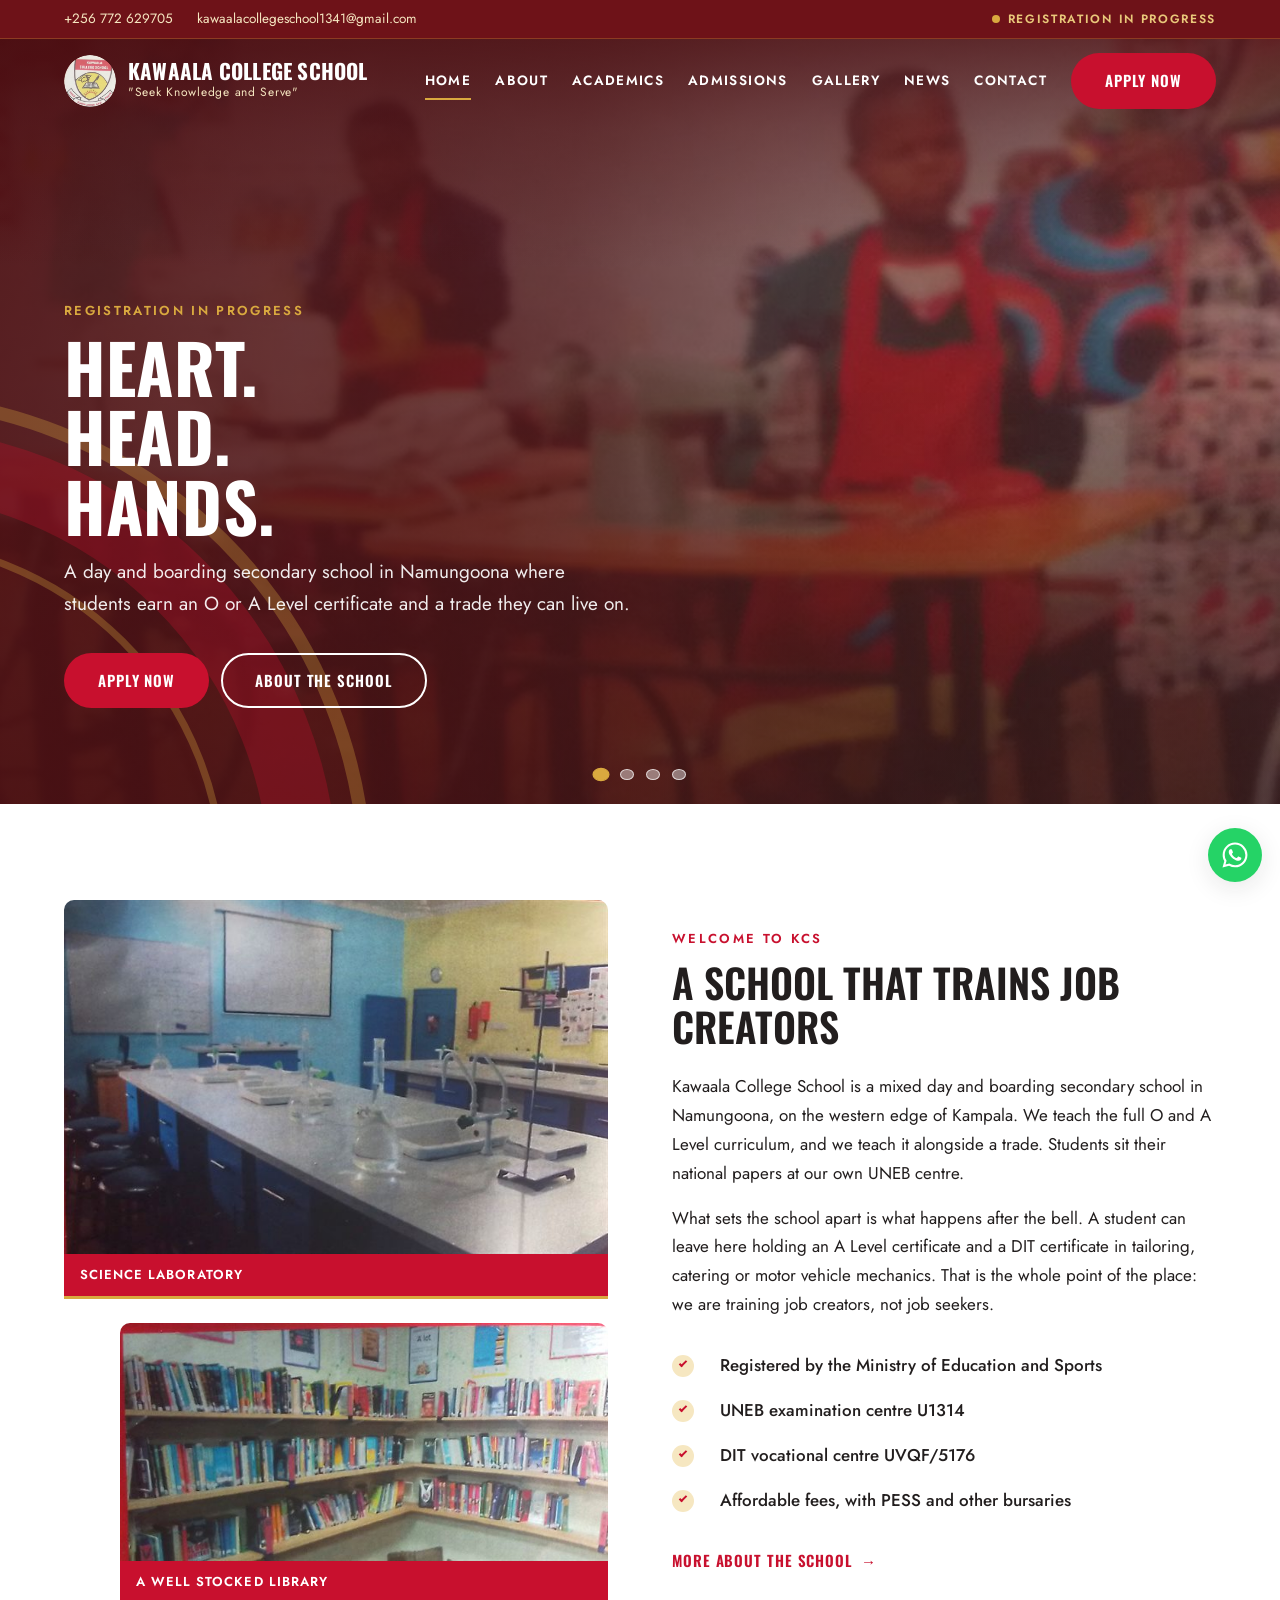
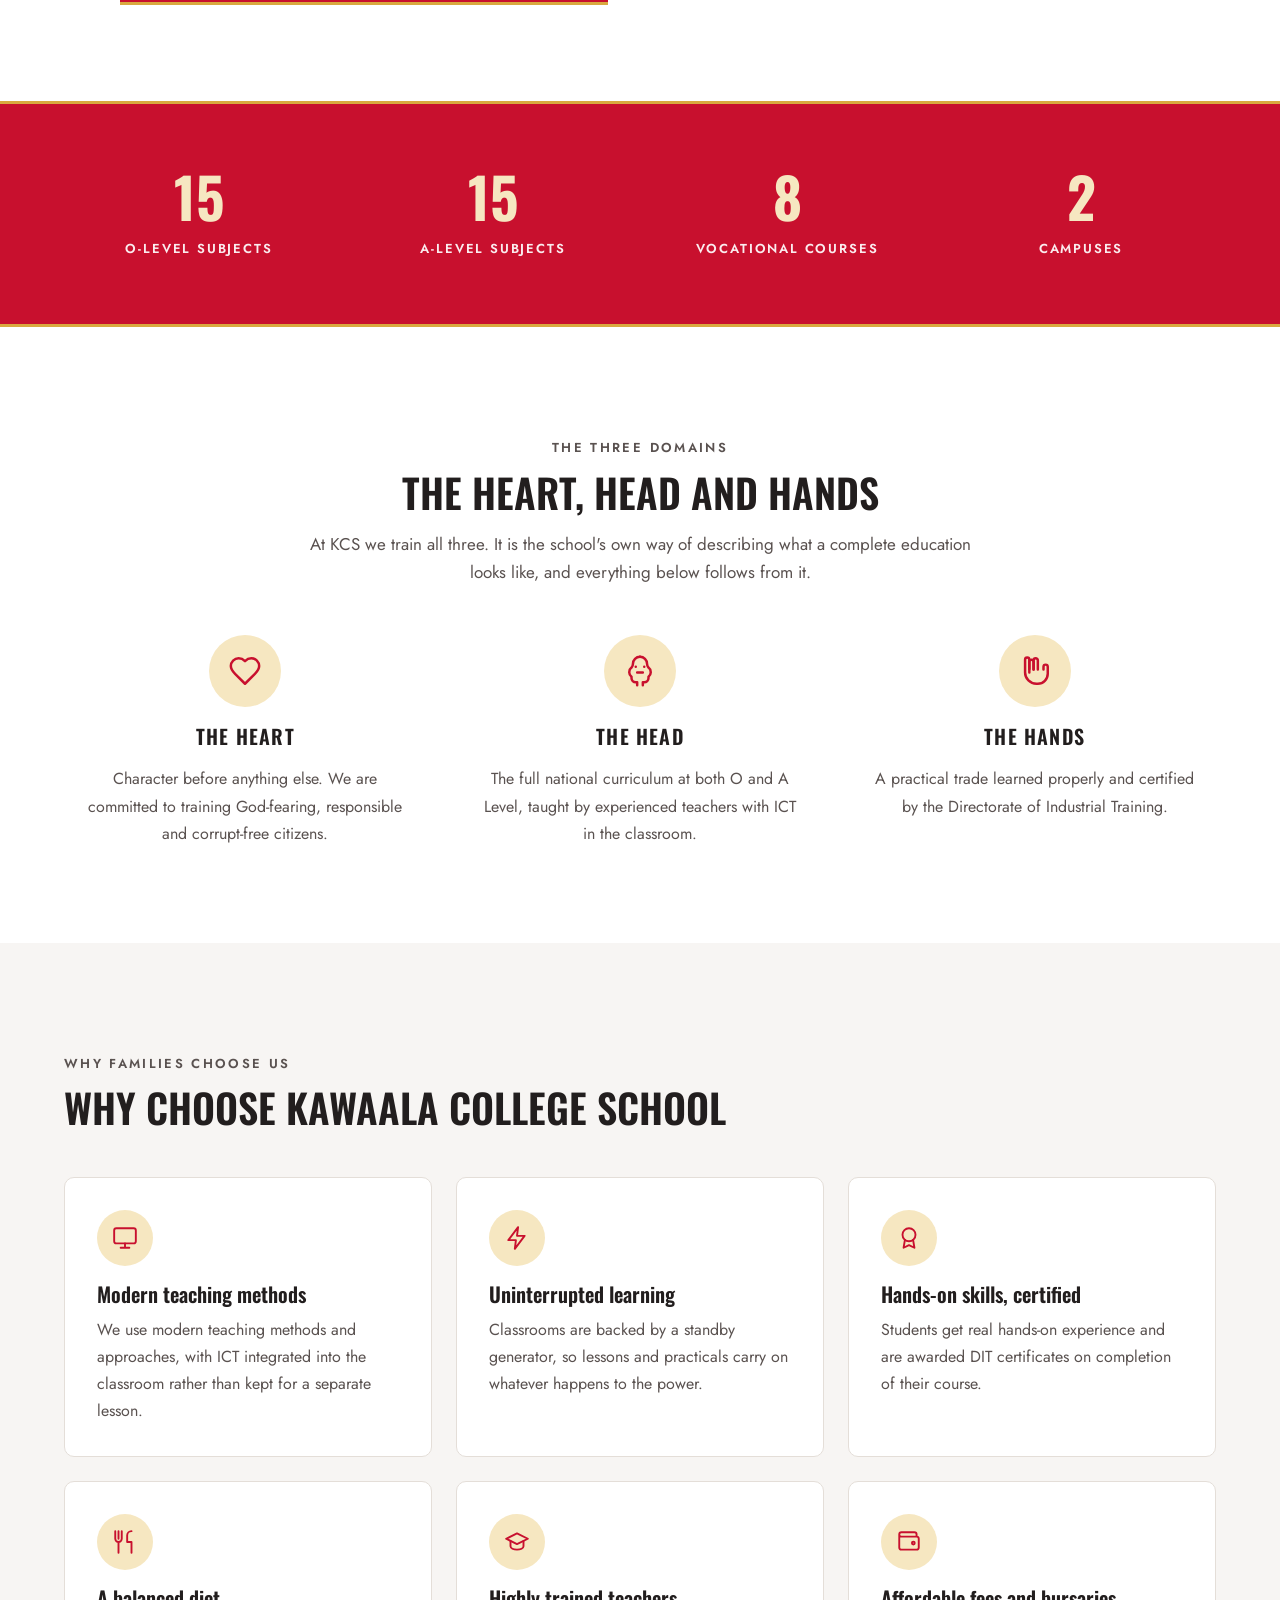
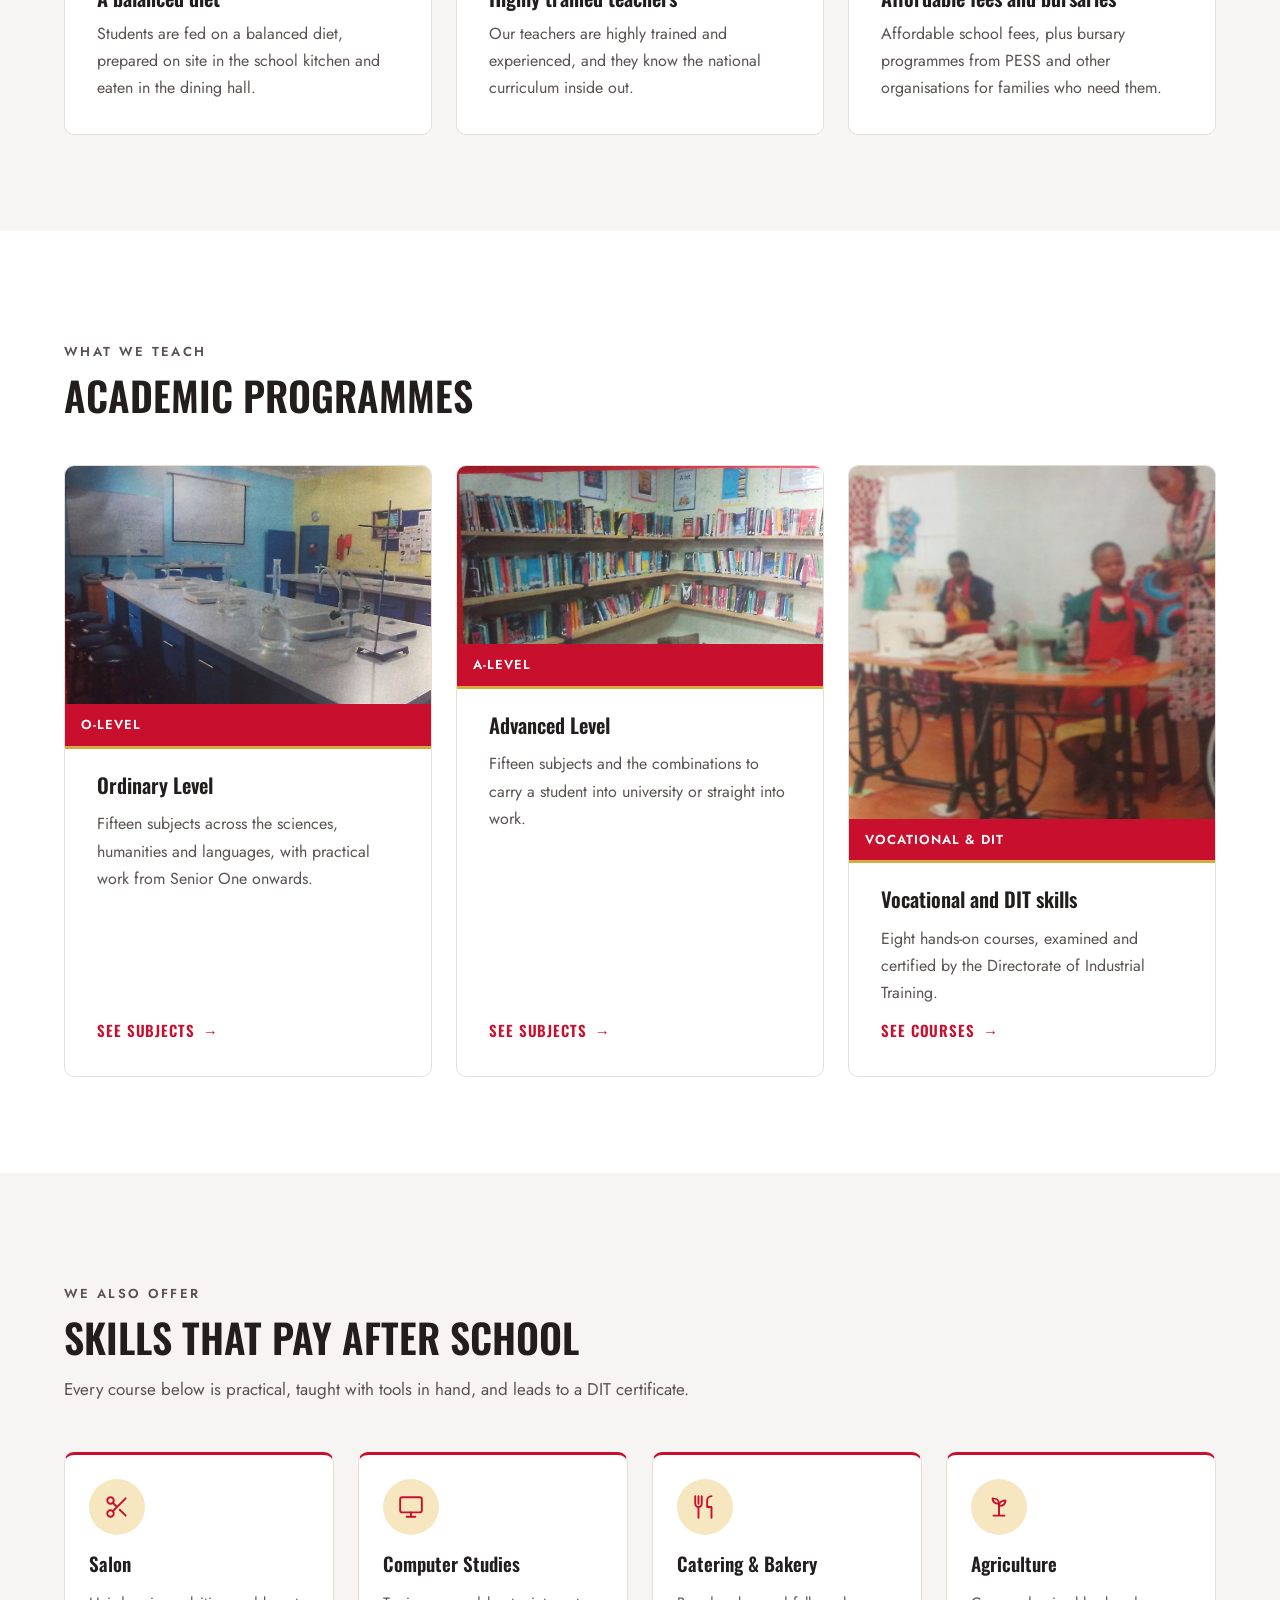
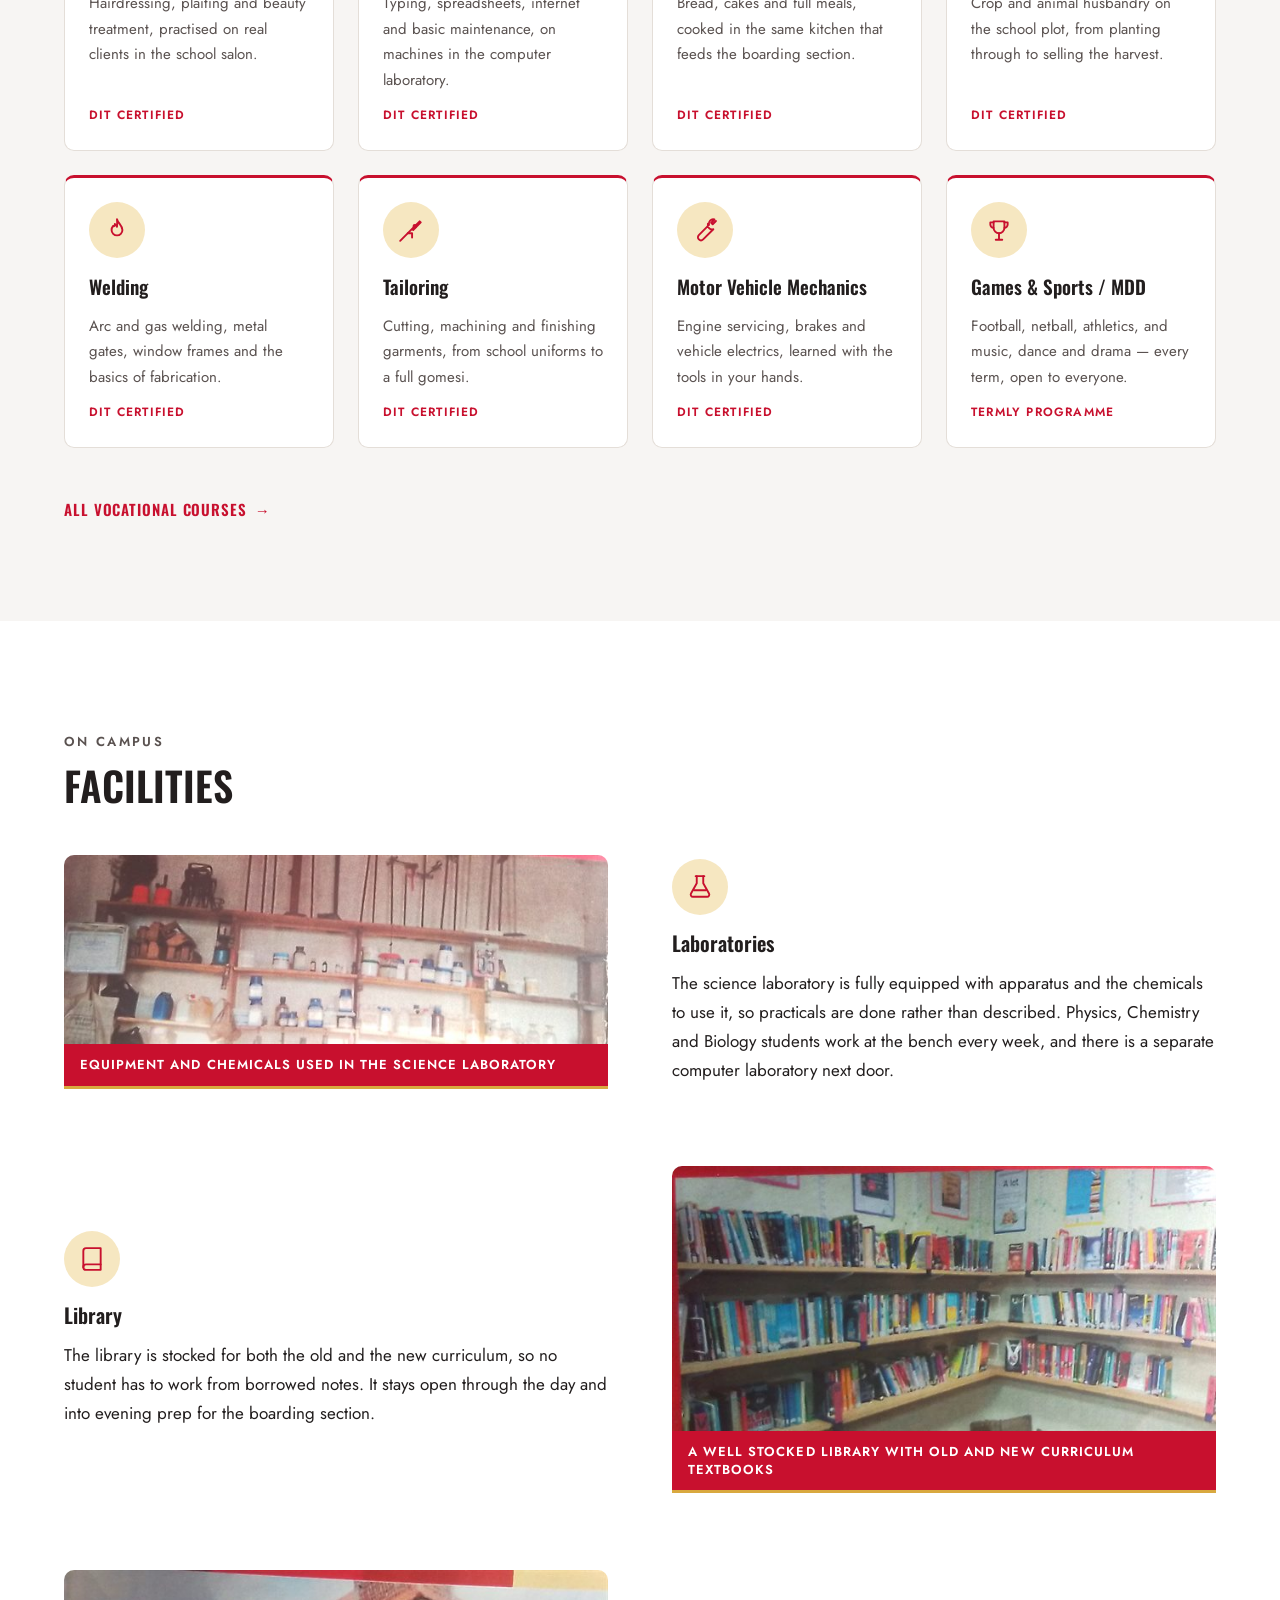
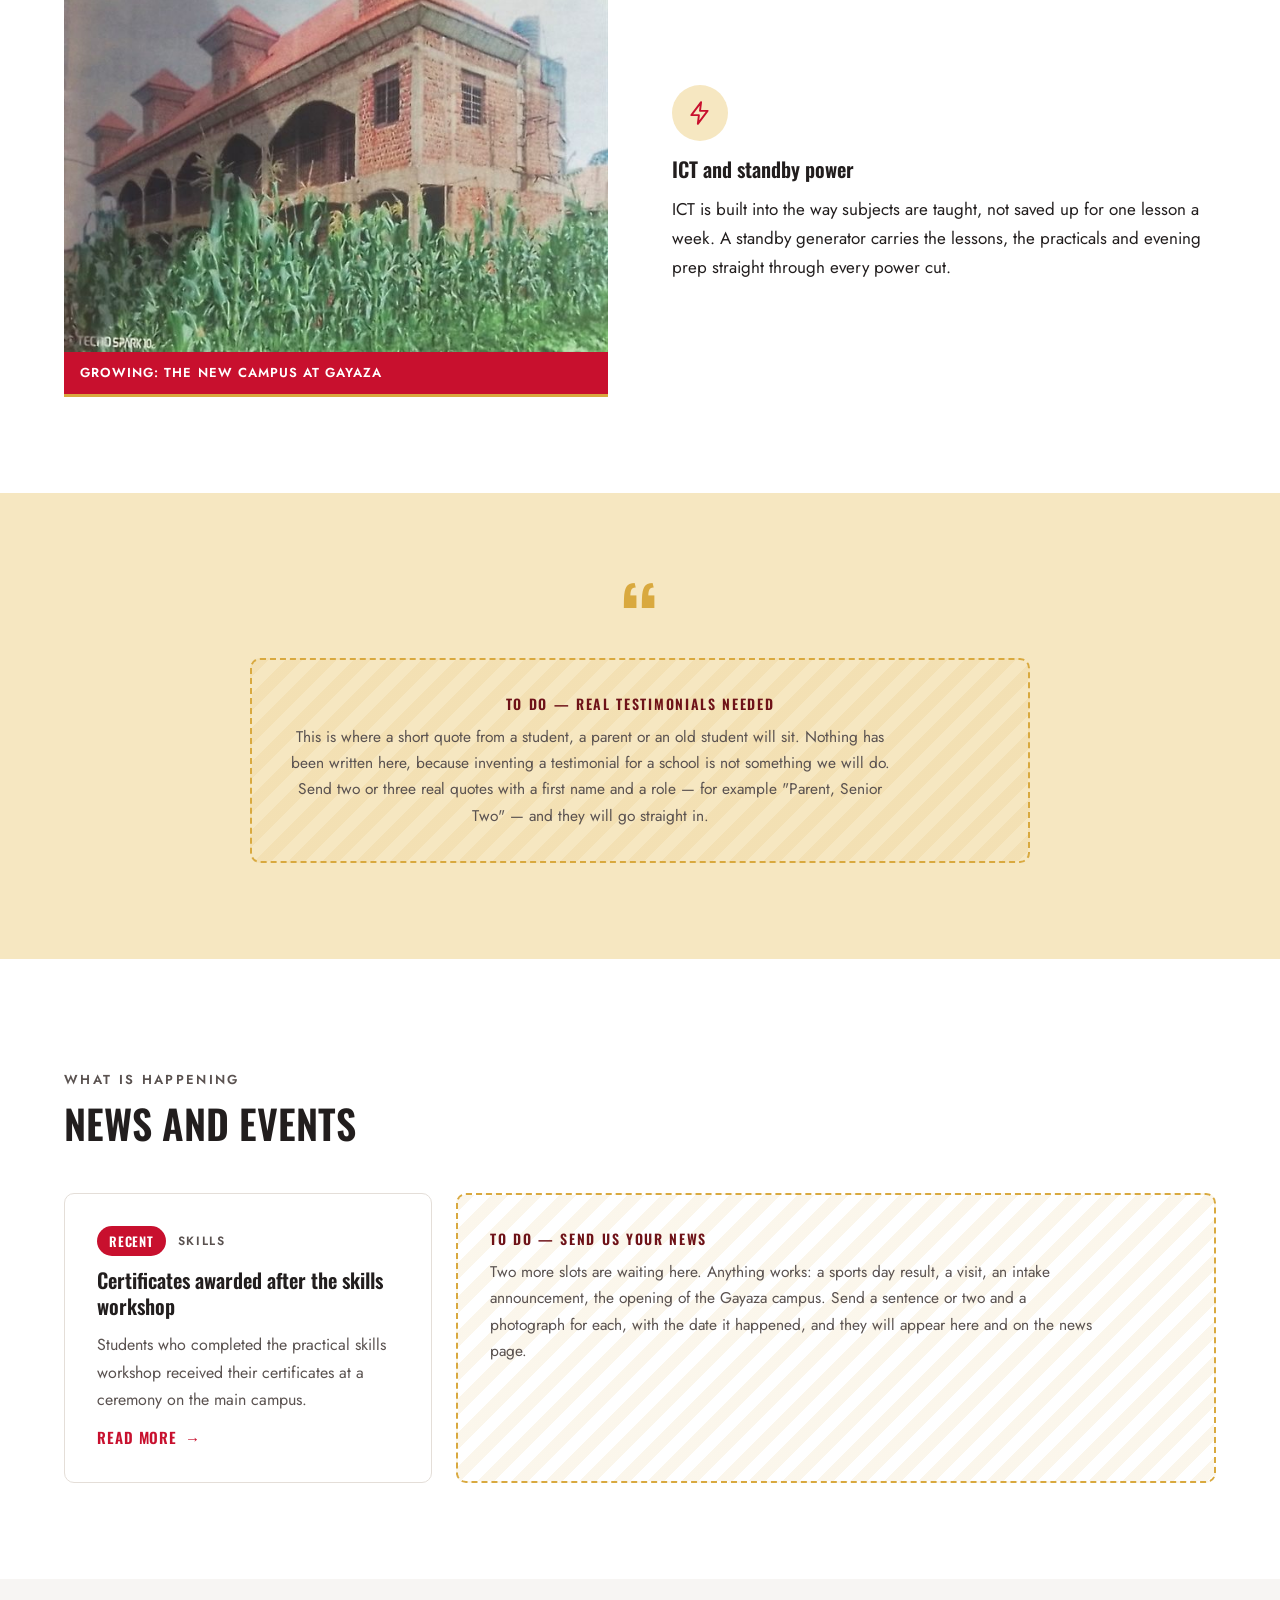
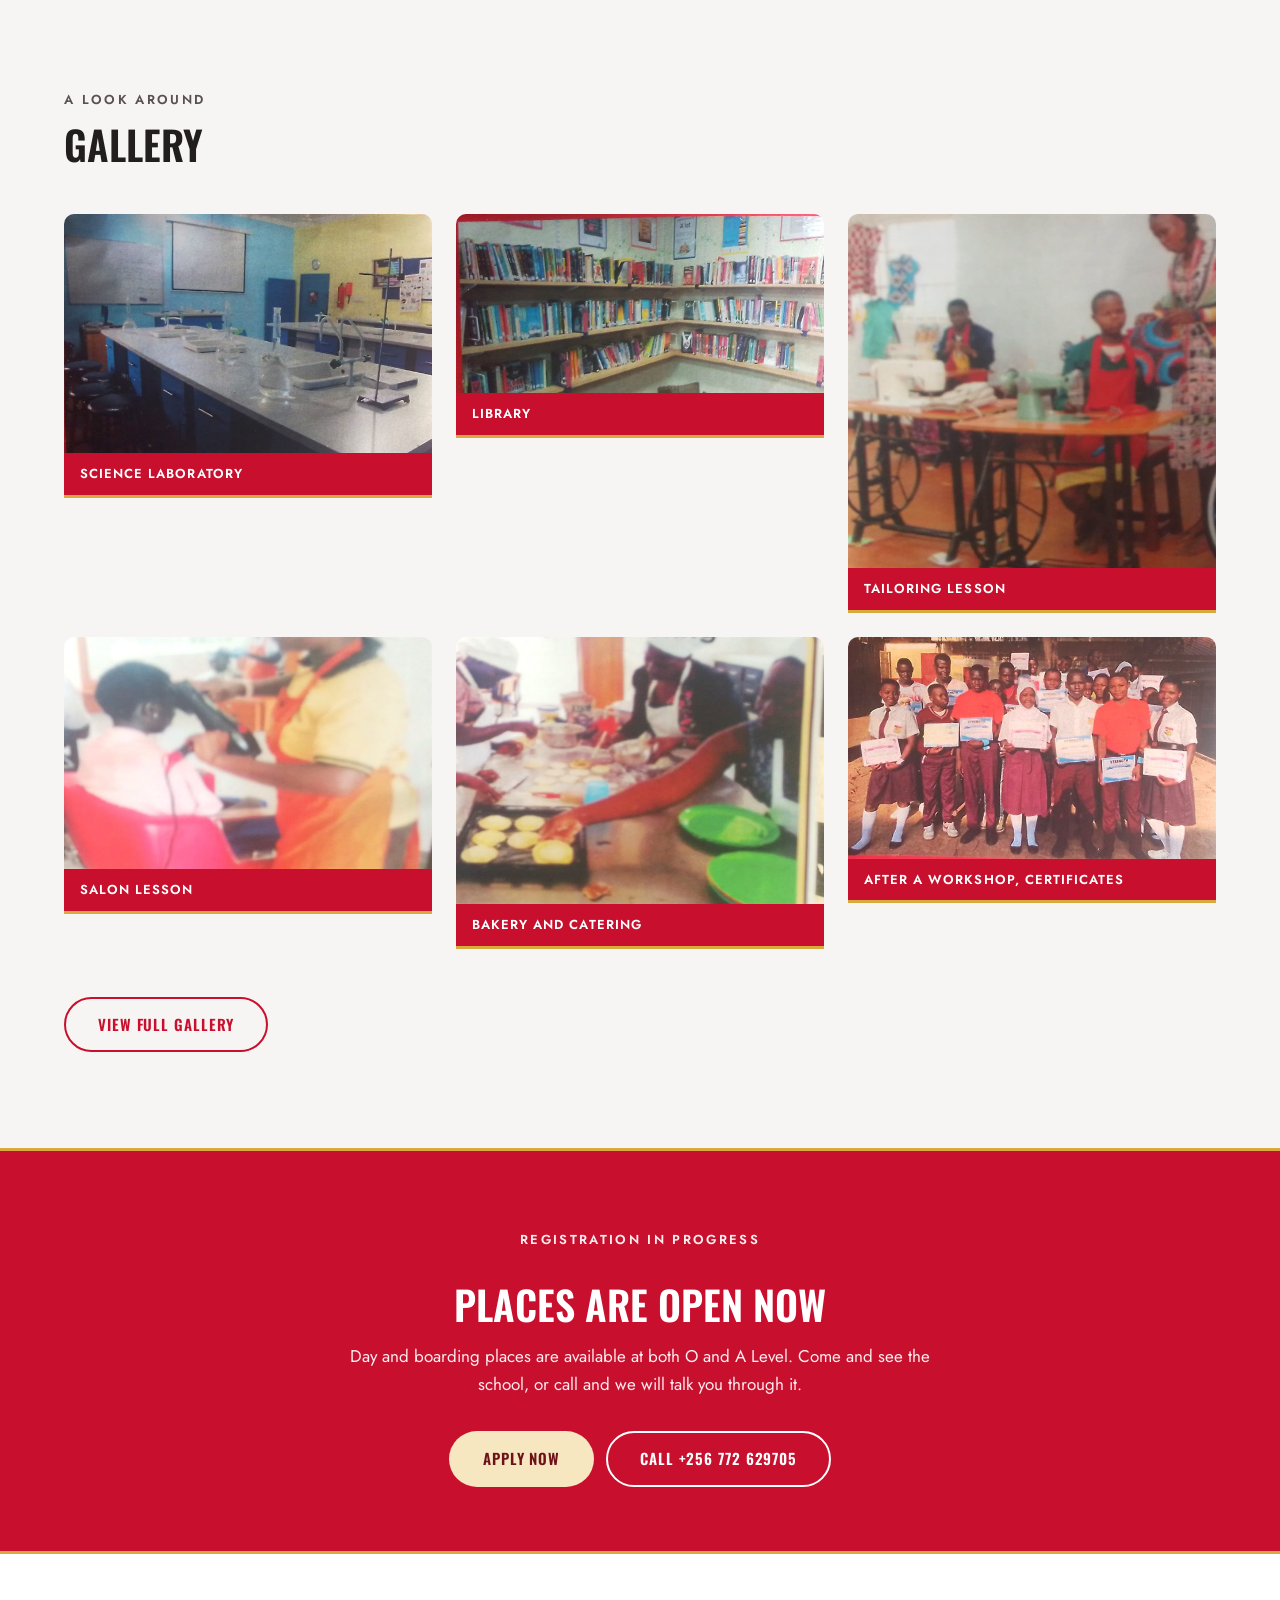
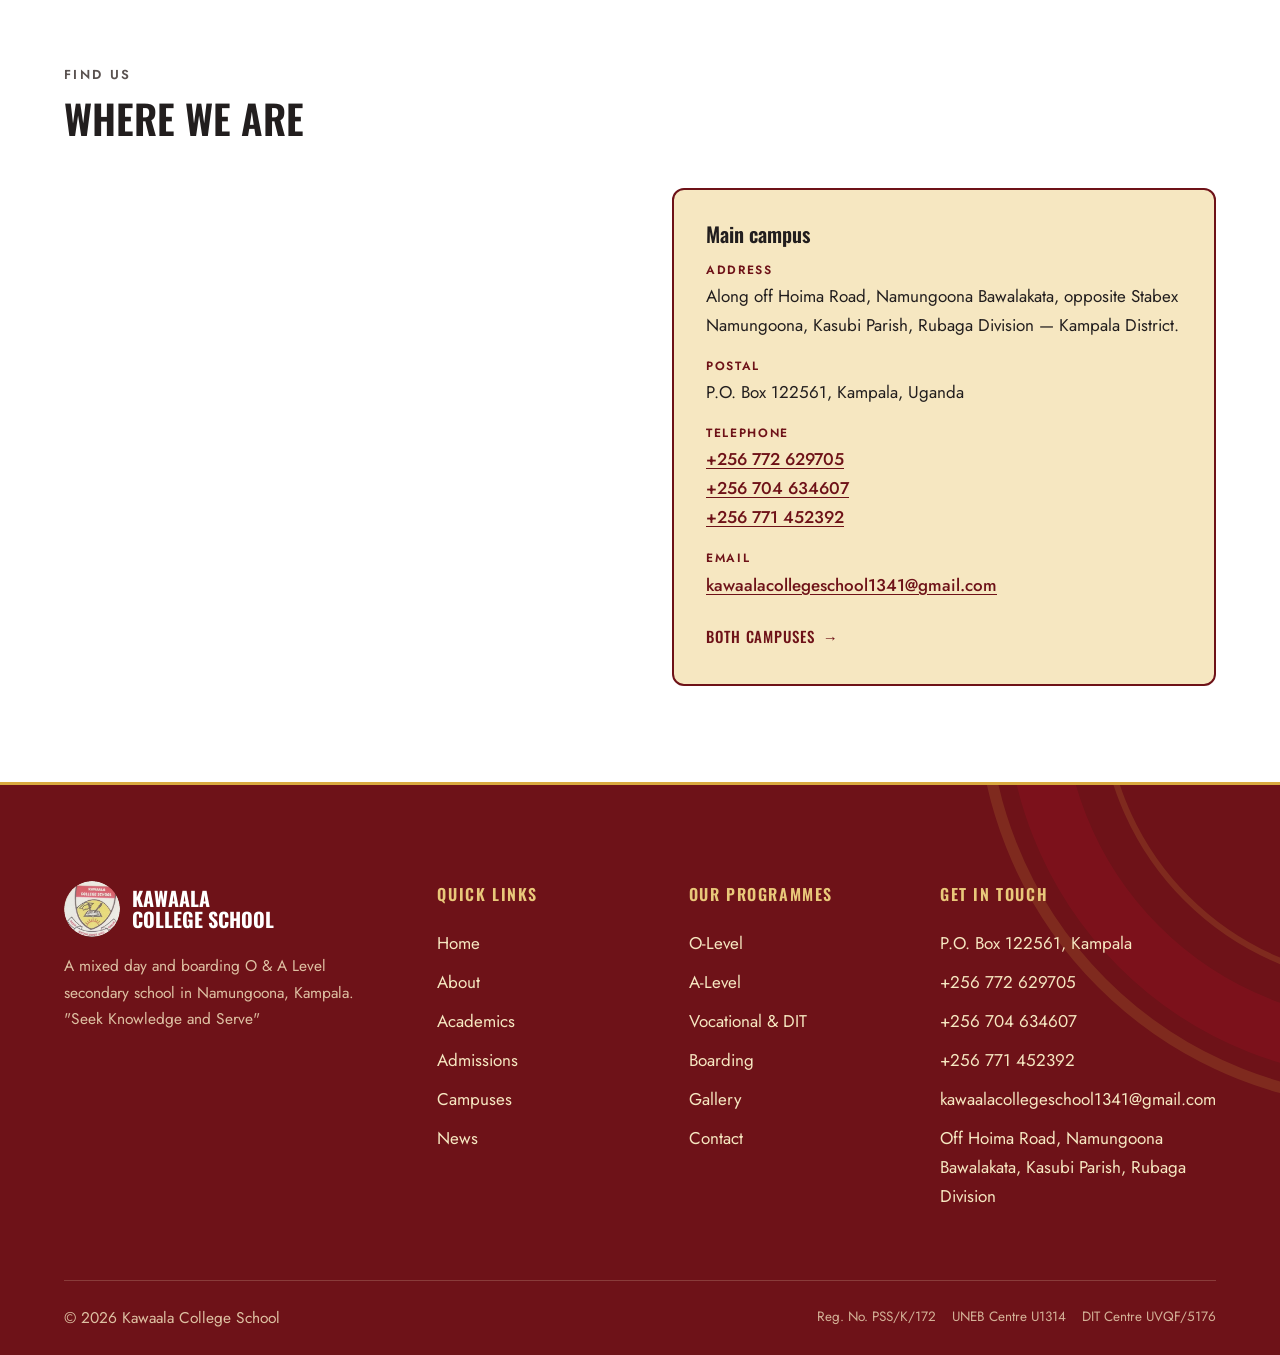
==== index.html @ 7cfdc45e "Build the Kawaala College School website Ten static pages (home, about, academics, vocational, admis" ====
<!DOCTYPE html>
<html lang="en-UG">
<head>
<meta charset="utf-8">
<meta name="viewport" content="width=device-width, initial-scale=1">
<title>Kawaala College School — O &amp; A Level Day and Boarding, Kampala</title>
<meta name="description" content="Kawaala College School is a mixed day and boarding O &amp; A Level secondary school in Namungoona, Kampala. Quality education at affordable fees, plus DIT-certified practical skills that make students job creators.">
<link rel="canonical" href="https://www.kawaalacollegeschool.ac.ug/">

<meta property="og:type" content="website">
<meta property="og:site_name" content="Kawaala College School">
<meta property="og:title" content="Kawaala College School — O &amp; A Level Day and Boarding, Kampala">
<meta property="og:description" content="A mixed day and boarding secondary school in Namungoona, Kampala. O and A Level, plus DIT-certified practical skills.">
<meta property="og:image" content="https://www.kawaalacollegeschool.ac.ug/assets/og/og-image.jpg">
<meta property="og:url" content="https://www.kawaalacollegeschool.ac.ug/">
<meta name="twitter:card" content="summary_large_image">
<meta name="twitter:title" content="Kawaala College School — O &amp; A Level Day and Boarding, Kampala">
<meta name="twitter:description" content="A mixed day and boarding secondary school in Namungoona, Kampala. O and A Level, plus DIT-certified practical skills.">
<meta name="twitter:image" content="https://www.kawaalacollegeschool.ac.ug/assets/og/og-image.jpg">
<meta name="theme-color" content="#C8102E">

<link rel="icon" href="assets/logo/favicon.svg" type="image/svg+xml">
<link rel="apple-touch-icon" href="assets/logo/apple-touch-icon.png">

<link rel="preconnect" href="https://fonts.googleapis.com">
<link rel="preconnect" href="https://fonts.gstatic.com" crossorigin>
<link href="https://fonts.googleapis.com/css2?family=Oswald:wght@600;700&family=Jost:wght@400;500;600&display=swap" rel="stylesheet">
<link rel="stylesheet" href="css/styles.css">

<!-- Marks that scripting is available, so scroll reveals may hide content.
     Without this line every section stays visible. Keep it in the <head>. -->
<script>document.documentElement.className += ' js';</script>

<script type="application/ld+json">
{
  "@context": "https://schema.org",
  "@type": "EducationalOrganization",
  "name": "Kawaala College School",
  "alternateName": "KCS",
  "slogan": "Seek Knowledge and Serve",
  "description": "A mixed day and boarding O & A Level secondary school in Namungoona, Kampala, registered by the Ministry of Education and Sports. UNEB centre U1314, DIT centre UVQF/5176.",
  "url": "https://www.kawaalacollegeschool.ac.ug/",
  "logo": "https://www.kawaalacollegeschool.ac.ug/assets/logo/crest-placeholder.png",
  "image": "https://www.kawaalacollegeschool.ac.ug/assets/og/og-image.jpg",
  "email": "kawaalacollegeschool1341@gmail.com",
  "telephone": ["+256772629705", "+256704634607", "+256771452392"],
  "address": {
    "@type": "PostalAddress",
    "streetAddress": "Off Hoima Road, Namungoona Bawalakata, opposite Stabex Namungoona, Kasubi Parish, Rubaga Division",
    "postOfficeBoxNumber": "122561",
    "addressLocality": "Kampala",
    "addressRegion": "Central Region",
    "addressCountry": "UG"
  },
  "location": [
    {
      "@type": "Place",
      "name": "Namungoona Main Campus",
      "address": {
        "@type": "PostalAddress",
        "streetAddress": "Off Hoima Road, Namungoona Bawalakata, opposite Stabex Namungoona, Kasubi Parish, Rubaga Division",
        "addressLocality": "Kampala",
        "addressCountry": "UG"
      }
    },
    {
      "@type": "Place",
      "name": "Gayaza Campus (under construction)",
      "address": {
        "@type": "PostalAddress",
        "addressLocality": "Gayaza",
        "addressCountry": "UG"
      }
    }
  ]
}
</script>
</head>
<body>

<a class="skip-link" href="#main">Skip to content</a>

<!-- ICON SPRITE START — shared line icons, referenced with <use href="#icon-name"> -->
<svg xmlns="http://www.w3.org/2000/svg" style="display:none" aria-hidden="true" focusable="false">
  <defs>
    <g id="i-base" fill="none" stroke="currentColor" stroke-width="1.75" stroke-linecap="round" stroke-linejoin="round"></g>
  </defs>
  <symbol id="icon-heart" viewBox="0 0 24 24" fill="none" stroke="currentColor" stroke-width="1.75" stroke-linecap="round" stroke-linejoin="round"><path d="M19 14c1.49-1.46 3-3.21 3-5.5A5.5 5.5 0 0 0 16.5 3c-1.76 0-3 .5-4.5 2-1.5-1.5-2.74-2-4.5-2A5.5 5.5 0 0 0 2 8.5c0 2.3 1.5 4.05 3 5.5l7 7Z"/></symbol>
  <symbol id="icon-head" viewBox="0 0 24 24" fill="none" stroke="currentColor" stroke-width="1.75" stroke-linecap="round" stroke-linejoin="round"><path d="M12 2a5 5 0 0 0-5 5c0 1-.4 1.9-1 2.6A4 4 0 0 0 6 16v1a3 3 0 0 0 3 3h1v2"/><path d="M12 2a5 5 0 0 1 5 5c0 1 .4 1.9 1 2.6A4 4 0 0 1 18 16v1a3 3 0 0 1-3 3h-1v2"/><path d="M9 9h.01M15 9h.01M10 13h4"/></symbol>
  <symbol id="icon-hands" viewBox="0 0 24 24" fill="none" stroke="currentColor" stroke-width="1.75" stroke-linecap="round" stroke-linejoin="round"><path d="M11 11V5.5a1.5 1.5 0 0 0-3 0V13"/><path d="M8 10.5V4a1.5 1.5 0 0 0-3 0v9a8 8 0 0 0 8 8h1a7 7 0 0 0 7-7v-5a1.5 1.5 0 0 0-3 0V11"/><path d="M14 11V4.5a1.5 1.5 0 0 0-3 0V11"/></symbol>
  <symbol id="icon-monitor" viewBox="0 0 24 24" fill="none" stroke="currentColor" stroke-width="1.75" stroke-linecap="round" stroke-linejoin="round"><rect x="2" y="3" width="20" height="14" rx="2"/><path d="M8 21h8M12 17v4"/></symbol>
  <symbol id="icon-power" viewBox="0 0 24 24" fill="none" stroke="currentColor" stroke-width="1.75" stroke-linecap="round" stroke-linejoin="round"><path d="m13 2-9 12h7l-1 8 9-12h-7l1-8Z"/></symbol>
  <symbol id="icon-award" viewBox="0 0 24 24" fill="none" stroke="currentColor" stroke-width="1.75" stroke-linecap="round" stroke-linejoin="round"><circle cx="12" cy="9" r="6"/><path d="m8.2 13.9-1.2 7.1L12 18.6l5 2.4-1.2-7.1"/></symbol>
  <symbol id="icon-plate" viewBox="0 0 24 24" fill="none" stroke="currentColor" stroke-width="1.75" stroke-linecap="round" stroke-linejoin="round"><path d="M3 2v7a3 3 0 0 0 3 3v10M6 2v7M9 2v7a3 3 0 0 1-3 3"/><path d="M18 2a4 4 0 0 0-4 4v6h4v10"/></symbol>
  <symbol id="icon-teacher" viewBox="0 0 24 24" fill="none" stroke="currentColor" stroke-width="1.75" stroke-linecap="round" stroke-linejoin="round"><path d="M22 9 12 4 2 9l10 5 10-5Z"/><path d="M6 11v5c0 1.7 2.7 3 6 3s6-1.3 6-3v-5"/></symbol>
  <symbol id="icon-wallet" viewBox="0 0 24 24" fill="none" stroke="currentColor" stroke-width="1.75" stroke-linecap="round" stroke-linejoin="round"><path d="M19 7V5a2 2 0 0 0-2-2H5a2 2 0 0 0 0 4h14a2 2 0 0 1 2 2v8a2 2 0 0 1-2 2H5a2 2 0 0 1-2-2V5"/><circle cx="16" cy="13" r="1.3"/></symbol>
  <symbol id="icon-flask" viewBox="0 0 24 24" fill="none" stroke="currentColor" stroke-width="1.75" stroke-linecap="round" stroke-linejoin="round"><path d="M9 2v6.5L3.7 18A2 2 0 0 0 5.5 21h13a2 2 0 0 0 1.8-3L15 8.5V2"/><path d="M8 2h8M6.5 15h11"/></symbol>
  <symbol id="icon-book" viewBox="0 0 24 24" fill="none" stroke="currentColor" stroke-width="1.75" stroke-linecap="round" stroke-linejoin="round"><path d="M4 19.5A2.5 2.5 0 0 1 6.5 17H20"/><path d="M6.5 2H20v20H6.5A2.5 2.5 0 0 1 4 19.5v-15A2.5 2.5 0 0 1 6.5 2Z"/></symbol>
  <symbol id="icon-scissors" viewBox="0 0 24 24" fill="none" stroke="currentColor" stroke-width="1.75" stroke-linecap="round" stroke-linejoin="round"><circle cx="6" cy="6" r="3"/><circle cx="6" cy="18" r="3"/><path d="M20 4 8.1 15.9M14.5 14.5 20 20M8.1 8.1 12 12"/></symbol>
  <symbol id="icon-sprout" viewBox="0 0 24 24" fill="none" stroke="currentColor" stroke-width="1.75" stroke-linecap="round" stroke-linejoin="round"><path d="M7 20h10M12 20V9"/><path d="M12 9C12 6 9.5 4 6 4c0 3.5 2.5 5 6 5ZM12 11c0-3 2.5-5 6-5 0 3.5-2.5 5-6 5Z"/></symbol>
  <symbol id="icon-flame" viewBox="0 0 24 24" fill="none" stroke="currentColor" stroke-width="1.75" stroke-linecap="round" stroke-linejoin="round"><path d="M12 2c1 4 5 5.5 5 10a5 5 0 0 1-10 0c0-1.6.6-2.8 1.4-3.8C9.5 9 10 8 10 6.5c1 .8 1.6 1.7 2 2.5.5-2.5 0-5 0-7Z"/></symbol>
  <symbol id="icon-needle" viewBox="0 0 24 24" fill="none" stroke="currentColor" stroke-width="1.75" stroke-linecap="round" stroke-linejoin="round"><path d="M2 22 13 11M13 11l7-7 1 1-7 7"/><circle cx="15.5" cy="8.5" r="1.2"/><path d="M9 15h4v4"/></symbol>
  <symbol id="icon-wrench" viewBox="0 0 24 24" fill="none" stroke="currentColor" stroke-width="1.75" stroke-linecap="round" stroke-linejoin="round"><path d="M14.7 6.3a4 4 0 0 0 5 5l-9.4 9.4a2.8 2.8 0 0 1-4-4l9.4-9.4a4 4 0 0 1 5-5l-3 3 1.4 1.4 3-3"/></symbol>
  <symbol id="icon-trophy" viewBox="0 0 24 24" fill="none" stroke="currentColor" stroke-width="1.75" stroke-linecap="round" stroke-linejoin="round"><path d="M7 4h10v6a5 5 0 0 1-10 0V4Z"/><path d="M17 5h3v2a3 3 0 0 1-3 3M7 5H4v2a3 3 0 0 0 3 3M9 21h6M12 15v6"/></symbol>
  <symbol id="icon-menu" viewBox="0 0 24 24" fill="none" stroke="currentColor" stroke-width="2" stroke-linecap="round"><path d="M3 6h18M3 12h18M3 18h18"/></symbol>
  <symbol id="icon-close" viewBox="0 0 24 24" fill="none" stroke="currentColor" stroke-width="2" stroke-linecap="round"><path d="m5 5 14 14M19 5 5 19"/></symbol>
  <symbol id="icon-arrow-up" viewBox="0 0 24 24" fill="none" stroke="currentColor" stroke-width="2" stroke-linecap="round" stroke-linejoin="round"><path d="M12 20V5M5 12l7-7 7 7"/></symbol>
  <symbol id="icon-chevron-left" viewBox="0 0 24 24" fill="none" stroke="currentColor" stroke-width="2" stroke-linecap="round" stroke-linejoin="round"><path d="m15 5-7 7 7 7"/></symbol>
  <symbol id="icon-chevron-right" viewBox="0 0 24 24" fill="none" stroke="currentColor" stroke-width="2" stroke-linecap="round" stroke-linejoin="round"><path d="m9 5 7 7-7 7"/></symbol>
  <symbol id="icon-whatsapp" viewBox="0 0 24 24" fill="currentColor"><path d="M12.04 2C6.58 2 2.13 6.45 2.13 11.91c0 1.75.46 3.45 1.32 4.95L2 22l5.25-1.38a9.9 9.9 0 0 0 4.79 1.22h.01c5.46 0 9.91-4.45 9.91-9.91 0-2.65-1.03-5.14-2.9-7.01A9.82 9.82 0 0 0 12.04 2Zm0 18.15h-.01a8.2 8.2 0 0 1-4.19-1.15l-.3-.18-3.12.82.83-3.04-.2-.31a8.2 8.2 0 0 1-1.26-4.38c0-4.54 3.7-8.23 8.25-8.23 2.2 0 4.27.86 5.83 2.42a8.18 8.18 0 0 1 2.41 5.82c0 4.54-3.7 8.23-8.24 8.23Zm4.52-6.16c-.25-.13-1.47-.72-1.69-.81-.23-.08-.39-.12-.56.13-.16.24-.64.8-.78.97-.14.16-.29.18-.54.06-.25-.13-1.05-.39-1.99-1.23-.74-.66-1.23-1.47-1.38-1.72-.14-.25-.01-.38.11-.5.11-.11.25-.29.37-.43.13-.15.17-.25.25-.41.08-.17.04-.31-.02-.44-.06-.12-.56-1.34-.76-1.84-.2-.48-.41-.42-.56-.43h-.48c-.16 0-.43.06-.66.31-.22.25-.86.85-.86 2.07 0 1.22.89 2.4 1.01 2.56.12.17 1.75 2.67 4.23 3.74.59.26 1.05.41 1.41.52.59.19 1.13.16 1.56.1.48-.07 1.47-.6 1.68-1.18.21-.58.21-1.08.14-1.18-.06-.11-.22-.17-.47-.29Z"/></symbol>
</svg>
<!-- ICON SPRITE END -->

<!-- HEADER START — this block is repeated in every .html file. Edit all of them together. -->
<div class="utility">
  <div class="wrap utility__inner">
    <div class="utility__contact">
      <a href="tel:+256772629705">+256 772 629705</a>
      <a href="mailto:kawaalacollegeschool1341@gmail.com">kawaalacollegeschool1341@gmail.com</a>
    </div>
    <p class="utility__notice">Registration in progress</p>
  </div>
</div>

<header class="site-header site-header--overlay">
  <div class="wrap site-header__inner">
    <a class="brand" href="index.html">
      <img src="assets/logo/crest-placeholder.png" alt="Kawaala College School crest" width="52" height="52">
      <span>
        <span class="brand__name">Kawaala College School</span>
        <span class="brand__motto motto">"Seek Knowledge and Serve"</span>
      </span>
    </a>

    <nav class="nav" aria-label="Main">
      <a href="index.html" aria-current="page">Home</a>
      <a href="about.html">About</a>
      <a href="academics.html">Academics</a>
      <a href="admissions.html">Admissions</a>
      <a href="gallery.html">Gallery</a>
      <a href="news.html">News</a>
      <a href="contact.html">Contact</a>
    </nav>

    <a class="btn btn--primary" href="admissions.html">Apply Now</a>

    <button class="nav-toggle" type="button" aria-expanded="false" aria-controls="mobile-menu">
      <svg aria-hidden="true"><use href="#icon-menu"></use></svg>
      <span class="visually-hidden">Open menu</span>
    </button>
  </div>
</header>

<div class="mobile-menu" id="mobile-menu" aria-hidden="true">
  <div class="mobile-menu__top">
    <button class="mobile-menu__close" type="button">
      <svg aria-hidden="true"><use href="#icon-close"></use></svg>
      <span class="visually-hidden">Close menu</span>
    </button>
  </div>
  <nav aria-label="Mobile">
    <a href="index.html" aria-current="page">Home</a>
    <a href="about.html">About</a>
    <a href="academics.html">Academics</a>
    <a href="vocational.html">Vocational Skills</a>
    <a href="admissions.html">Admissions</a>
    <a href="campuses.html">Campuses</a>
    <a href="gallery.html">Gallery</a>
    <a href="news.html">News</a>
    <a href="contact.html">Contact</a>
  </nav>
  <div class="mobile-menu__foot">
    <a class="btn btn--primary" href="admissions.html">Apply Now</a>
    <div class="mobile-menu__contact">
      <a href="tel:+256772629705">+256 772 629705</a>
      <a href="tel:+256704634607">+256 704 634607</a>
      <a href="mailto:kawaalacollegeschool1341@gmail.com">kawaalacollegeschool1341@gmail.com</a>
    </div>
  </div>
</div>
<!-- HEADER END -->

<main id="main">

  <!-- 1 ─ HERO ─────────────────────────────────────────────────────────── -->
  <section class="hero">
    <div class="hero__slides">
      <div class="hero__slide is-active">
        <img src="assets/skills/tailoring.jpg"
             srcset="assets/skills/tailoring-640.jpg 640w, assets/skills/tailoring.jpg 975w"
             sizes="100vw" width="975" height="940"
             alt="Students at treadle sewing machines during a tailoring lesson at Kawaala College School" fetchpriority="high">
      </div>
      <!-- Slides 2-4 carry their address in data-src, and main.js swaps it into
           src once the page has finished loading. They sit inside the viewport,
           so ordinary lazy loading would fetch all three immediately and put
           roughly 350 KB in front of the first paint. Without JavaScript the
           hero simply shows the first photograph, which is what it would do
           anyway with no carousel to advance it. -->
      <div class="hero__slide">
        <img data-src="assets/events/workshop-certificates.jpg"
             data-srcset="assets/events/workshop-certificates-640.jpg 640w, assets/events/workshop-certificates-1024.jpg 1024w, assets/events/workshop-certificates.jpg 1160w"
             sizes="100vw" width="1160" height="700" loading="lazy"
             alt="Kawaala College School students holding certificates awarded after a skills workshop">
      </div>
      <div class="hero__slide">
        <img data-src="assets/facilities/science-laboratory.jpg"
             data-srcset="assets/facilities/science-laboratory-640.jpg 640w, assets/facilities/science-laboratory-1024.jpg 1024w, assets/facilities/science-laboratory.jpg 1180w"
             sizes="100vw" width="1180" height="768" loading="lazy"
             alt="The science laboratory at Kawaala College School, with benches, sinks and apparatus set out">
      </div>
      <div class="hero__slide">
        <img data-src="assets/campus/gayaza-construction-01.jpg"
             data-srcset="assets/campus/gayaza-construction-01-640.jpg 640w, assets/campus/gayaza-construction-01-1024.jpg 1024w, assets/campus/gayaza-construction-01.jpg 1170w"
             sizes="100vw" width="1170" height="830" loading="lazy"
             alt="The new Kawaala College School campus under construction at Gayaza, a two-storey block with an arched colonnade">
      </div>
    </div>

    <div class="hero__scrim"></div>

    <!-- The arc. One of exactly two on the site; the other is in the footer. -->
    <svg class="arc arc--hero" viewBox="0 0 600 600" aria-hidden="true" focusable="false">
      <path d="M0 130 A 470 470 0 0 1 470 600" fill="none" stroke="#D9A93F" stroke-width="13"/>
      <path d="M0 190 A 410 410 0 0 1 410 600" fill="none" stroke="#C8102E" stroke-width="66"/>
      <path d="M0 268 A 332 332 0 0 1 332 600" fill="none" stroke="#D9A93F" stroke-width="7"/>
    </svg>

    <div class="wrap hero__inner">
      <div class="hero__content">
        <p class="eyebrow eyebrow--gold">Registration in progress</p>
        <h1 class="h-hero">Heart.<br>Head.<br>Hands.</h1>
        <p class="hero__sub">A day and boarding secondary school in Namungoona where students earn an O or A Level certificate and a trade they can live on.</p>
        <div class="btn-row">
          <a class="btn btn--primary" href="admissions.html">Apply Now</a>
          <a class="btn btn--outline-white" href="about.html">About the school</a>
        </div>
      </div>
    </div>

    <div class="hero__dots" role="tablist" aria-label="Choose hero image"></div>
  </section>

  <!-- 2 ─ WELCOME ──────────────────────────────────────────────────────── -->
  <section class="section">
    <div class="wrap split">
      <div class="photo-pair reveal">
        <figure class="figure-cap">
          <img src="assets/facilities/science-laboratory-1024.jpg"
               srcset="assets/facilities/science-laboratory-640.jpg 640w, assets/facilities/science-laboratory-1024.jpg 1024w"
               sizes="(max-width: 860px) 100vw, 44vw" width="1024" height="666" loading="lazy"
               alt="Laboratory benches with apparatus at Kawaala College School">
          <figcaption>Science laboratory</figcaption>
        </figure>
        <figure class="figure-cap">
          <img src="assets/facilities/library-1024.jpg"
               srcset="assets/facilities/library-640.jpg 640w, assets/facilities/library-1024.jpg 1024w"
               sizes="(max-width: 860px) 100vw, 40vw" width="1024" height="499" loading="lazy"
               alt="Shelves of textbooks in the Kawaala College School library">
          <figcaption>A well stocked library</figcaption>
        </figure>
      </div>

      <div class="reveal" data-reveal-delay="80">
        <p class="eyebrow">Welcome to KCS</p>
        <h2 class="h-section">A school that trains job creators</h2>
        <div class="stack" style="margin-top: var(--sp-5)">
          <p>Kawaala College School is a mixed day and boarding secondary school in Namungoona, on the western edge of Kampala. We teach the full O and A Level curriculum, and we teach it alongside a trade. Students sit their national papers at our own UNEB centre.</p>
          <p>What sets the school apart is what happens after the bell. A student can leave here holding an A Level certificate and a DIT certificate in tailoring, catering or motor vehicle mechanics. That is the whole point of the place: we are training job creators, not job seekers.</p>
        </div>

        <ul class="ticklist" style="margin-top: var(--sp-5)">
          <li>Registered by the Ministry of Education and Sports</li>
          <li>UNEB examination centre U1314</li>
          <li>DIT vocational centre UVQF/5176</li>
          <li>Affordable fees, with PESS and other bursaries</li>
        </ul>

        <p style="margin-top: var(--sp-5)"><a class="link-more" href="about.html">More about the school</a></p>
      </div>
    </div>
  </section>

  <!-- 3 ─ KEY FIGURES ──────────────────────────────────────────────────── -->
  <section class="band-red">
    <div class="wrap" style="padding-block: var(--sp-8)">
      <ul class="stats">
        <li><span class="stat__num" data-count="15">15</span><span class="stat__label">O-Level subjects</span></li>
        <li><span class="stat__num" data-count="15">15</span><span class="stat__label">A-Level subjects</span></li>
        <li><span class="stat__num" data-count="8">8</span><span class="stat__label">Vocational courses</span></li>
        <li><span class="stat__num" data-count="2">2</span><span class="stat__label">Campuses</span></li>
      </ul>
    </div>
  </section>

  <!-- 3b ─ HEART, HEAD AND HANDS ───────────────────────────────────────── -->
  <section class="section">
    <div class="wrap">
      <div class="section-head section-head--center reveal">
        <p class="eyebrow">The three domains</p>
        <h2 class="h-section">The Heart, Head and Hands</h2>
        <p>At KCS we train all three. It is the school's own way of describing what a complete education looks like, and everything below follows from it.</p>
      </div>

      <ul class="triad">
        <li class="triad__item reveal">
          <span class="icon-circle"><svg aria-hidden="true"><use href="#icon-heart"></use></svg></span>
          <h3>The Heart</h3>
          <p>Character before anything else. We are committed to training God-fearing, responsible and corrupt-free citizens.</p>
        </li>
        <li class="triad__item reveal" data-reveal-delay="80">
          <span class="icon-circle"><svg aria-hidden="true"><use href="#icon-head"></use></svg></span>
          <h3>The Head</h3>
          <p>The full national curriculum at both O and A Level, taught by experienced teachers with ICT in the classroom.</p>
        </li>
        <li class="triad__item reveal" data-reveal-delay="160">
          <span class="icon-circle"><svg aria-hidden="true"><use href="#icon-hands"></use></svg></span>
          <h3>The Hands</h3>
          <p>A practical trade learned properly and certified by the Directorate of Industrial Training.</p>
        </li>
      </ul>
    </div>
  </section>

  <!-- 4 ─ WHY CHOOSE US ────────────────────────────────────────────────── -->
  <section class="section section--grey">
    <div class="wrap">
      <div class="section-head reveal">
        <p class="eyebrow">Why families choose us</p>
        <h2 class="h-section">Why choose Kawaala College School</h2>
      </div>

      <ul class="grid grid--3">
        <li class="reveal"><article class="card">
          <span class="icon-circle"><svg aria-hidden="true"><use href="#icon-monitor"></use></svg></span>
          <h3 class="h-card">Modern teaching methods</h3>
          <p>We use modern teaching methods and approaches, with ICT integrated into the classroom rather than kept for a separate lesson.</p>
        </article></li>
        <li class="reveal" data-reveal-delay="80"><article class="card">
          <span class="icon-circle"><svg aria-hidden="true"><use href="#icon-power"></use></svg></span>
          <h3 class="h-card">Uninterrupted learning</h3>
          <p>Classrooms are backed by a standby generator, so lessons and practicals carry on whatever happens to the power.</p>
        </article></li>
        <li class="reveal" data-reveal-delay="160"><article class="card">
          <span class="icon-circle"><svg aria-hidden="true"><use href="#icon-award"></use></svg></span>
          <h3 class="h-card">Hands-on skills, certified</h3>
          <p>Students get real hands-on experience and are awarded DIT certificates on completion of their course.</p>
        </article></li>
        <li class="reveal"><article class="card">
          <span class="icon-circle"><svg aria-hidden="true"><use href="#icon-plate"></use></svg></span>
          <h3 class="h-card">A balanced diet</h3>
          <p>Students are fed on a balanced diet, prepared on site in the school kitchen and eaten in the dining hall.</p>
        </article></li>
        <li class="reveal" data-reveal-delay="80"><article class="card">
          <span class="icon-circle"><svg aria-hidden="true"><use href="#icon-teacher"></use></svg></span>
          <h3 class="h-card">Highly trained teachers</h3>
          <p>Our teachers are highly trained and experienced, and they know the national curriculum inside out.</p>
        </article></li>
        <li class="reveal" data-reveal-delay="160"><article class="card">
          <span class="icon-circle"><svg aria-hidden="true"><use href="#icon-wallet"></use></svg></span>
          <h3 class="h-card">Affordable fees and bursaries</h3>
          <p>Affordable school fees, plus bursary programmes from PESS and other organisations for families who need them.</p>
        </article></li>
      </ul>
    </div>
  </section>

  <!-- 5 ─ ACADEMIC PROGRAMMES ──────────────────────────────────────────── -->
  <section class="section">
    <div class="wrap">
      <div class="section-head reveal">
        <p class="eyebrow">What we teach</p>
        <h2 class="h-section">Academic programmes</h2>
      </div>

      <ul class="grid grid--3">
        <li class="reveal"><article class="prog-card">
          <figure class="figure-cap">
            <img src="assets/facilities/science-laboratory-640.jpg" width="640" height="417" loading="lazy"
                 alt="Science laboratory benches set up for a practical lesson">
            <figcaption>O-Level</figcaption>
          </figure>
          <div class="prog-card__body">
            <h3 class="h-card">Ordinary Level</h3>
            <p>Fifteen subjects across the sciences, humanities and languages, with practical work from Senior One onwards.</p>
            <a class="link-more" href="academics.html#o-level">See subjects</a>
          </div>
        </article></li>

        <li class="reveal" data-reveal-delay="80"><article class="prog-card">
          <figure class="figure-cap">
            <img src="assets/facilities/library-640.jpg" width="640" height="312" loading="lazy"
                 alt="Library shelves holding old and new curriculum textbooks">
            <figcaption>A-Level</figcaption>
          </figure>
          <div class="prog-card__body">
            <h3 class="h-card">Advanced Level</h3>
            <p>Fifteen subjects and the combinations to carry a student into university or straight into work.</p>
            <a class="link-more" href="academics.html#a-level">See subjects</a>
          </div>
        </article></li>

        <li class="reveal" data-reveal-delay="160"><article class="prog-card">
          <figure class="figure-cap">
            <img src="assets/skills/tailoring-640.jpg" width="640" height="617" loading="lazy"
                 alt="A student sewing at a machine during a tailoring lesson">
            <figcaption>Vocational &amp; DIT</figcaption>
          </figure>
          <div class="prog-card__body">
            <h3 class="h-card">Vocational and DIT skills</h3>
            <p>Eight hands-on courses, examined and certified by the Directorate of Industrial Training.</p>
            <a class="link-more" href="vocational.html">See courses</a>
          </div>
        </article></li>
      </ul>
    </div>
  </section>

  <!-- 6 ─ VOCATIONAL SHOWCASE ──────────────────────────────────────────── -->
  <section class="section section--grey">
    <div class="wrap">
      <div class="section-head reveal">
        <p class="eyebrow">We also offer</p>
        <h2 class="h-section">Skills that pay after school</h2>
        <p>Every course below is practical, taught with tools in hand, and leads to a DIT certificate.</p>
      </div>

      <ul class="voc-rail">
        <li class="voc-tile reveal">
          <span class="icon-circle"><svg aria-hidden="true"><use href="#icon-scissors"></use></svg></span>
          <h3>Salon</h3>
          <p>Hairdressing, plaiting and beauty treatment, practised on real clients in the school salon.</p>
          <span class="voc-tile__dit">DIT certified</span>
        </li>
        <li class="voc-tile reveal" data-reveal-delay="60">
          <span class="icon-circle"><svg aria-hidden="true"><use href="#icon-monitor"></use></svg></span>
          <h3>Computer Studies</h3>
          <p>Typing, spreadsheets, internet and basic maintenance, on machines in the computer laboratory.</p>
          <span class="voc-tile__dit">DIT certified</span>
        </li>
        <li class="voc-tile reveal" data-reveal-delay="120">
          <span class="icon-circle"><svg aria-hidden="true"><use href="#icon-plate"></use></svg></span>
          <h3>Catering &amp; Bakery</h3>
          <p>Bread, cakes and full meals, cooked in the same kitchen that feeds the boarding section.</p>
          <span class="voc-tile__dit">DIT certified</span>
        </li>
        <li class="voc-tile reveal" data-reveal-delay="180">
          <span class="icon-circle"><svg aria-hidden="true"><use href="#icon-sprout"></use></svg></span>
          <h3>Agriculture</h3>
          <p>Crop and animal husbandry on the school plot, from planting through to selling the harvest.</p>
          <span class="voc-tile__dit">DIT certified</span>
        </li>
        <li class="voc-tile reveal">
          <span class="icon-circle"><svg aria-hidden="true"><use href="#icon-flame"></use></svg></span>
          <h3>Welding</h3>
          <p>Arc and gas welding, metal gates, window frames and the basics of fabrication.</p>
          <span class="voc-tile__dit">DIT certified</span>
        </li>
        <li class="voc-tile reveal" data-reveal-delay="60">
          <span class="icon-circle"><svg aria-hidden="true"><use href="#icon-needle"></use></svg></span>
          <h3>Tailoring</h3>
          <p>Cutting, machining and finishing garments, from school uniforms to a full gomesi.</p>
          <span class="voc-tile__dit">DIT certified</span>
        </li>
        <li class="voc-tile reveal" data-reveal-delay="120">
          <span class="icon-circle"><svg aria-hidden="true"><use href="#icon-wrench"></use></svg></span>
          <h3>Motor Vehicle Mechanics</h3>
          <p>Engine servicing, brakes and vehicle electrics, learned with the tools in your hands.</p>
          <span class="voc-tile__dit">DIT certified</span>
        </li>
        <li class="voc-tile reveal" data-reveal-delay="180">
          <span class="icon-circle"><svg aria-hidden="true"><use href="#icon-trophy"></use></svg></span>
          <h3>Games &amp; Sports / MDD</h3>
          <p>Football, netball, athletics, and music, dance and drama — every term, open to everyone.</p>
          <span class="voc-tile__dit">Termly programme</span>
        </li>
      </ul>

      <p style="margin-top: var(--sp-7)"><a class="link-more" href="vocational.html">All vocational courses</a></p>
    </div>
  </section>

  <!-- 7 ─ FACILITIES ───────────────────────────────────────────────────── -->
  <section class="section">
    <div class="wrap">
      <div class="section-head reveal">
        <p class="eyebrow">On campus</p>
        <h2 class="h-section">Facilities</h2>
      </div>

      <div class="facility split reveal">
        <div class="facility__media">
          <figure class="figure-cap">
            <img src="assets/facilities/laboratory-chemicals-1024.jpg"
                 srcset="assets/facilities/laboratory-chemicals-640.jpg 640w, assets/facilities/laboratory-chemicals-1024.jpg 1024w"
                 sizes="(max-width: 860px) 100vw, 46vw" width="1024" height="357" loading="lazy"
                 alt="Shelves of apparatus and chemical bottles in the school science store">
            <figcaption>Equipment and chemicals used in the science laboratory</figcaption>
          </figure>
        </div>
        <div>
          <span class="icon-circle"><svg aria-hidden="true"><use href="#icon-flask"></use></svg></span>
          <h3 class="h-card" style="margin-top: var(--sp-4)">Laboratories</h3>
          <p style="margin-top: var(--sp-3)">The science laboratory is fully equipped with apparatus and the chemicals to use it, so practicals are done rather than described. Physics, Chemistry and Biology students work at the bench every week, and there is a separate computer laboratory next door.</p>
        </div>
      </div>

      <div class="facility split facility--flip reveal">
        <div class="facility__media">
          <figure class="figure-cap">
            <img src="assets/facilities/library-1024.jpg"
                 srcset="assets/facilities/library-640.jpg 640w, assets/facilities/library-1024.jpg 1024w"
                 sizes="(max-width: 860px) 100vw, 46vw" width="1024" height="499" loading="lazy"
                 alt="Corner shelving filled with textbooks in the school library">
            <figcaption>A well stocked library with old and new curriculum textbooks</figcaption>
          </figure>
        </div>
        <div>
          <span class="icon-circle"><svg aria-hidden="true"><use href="#icon-book"></use></svg></span>
          <h3 class="h-card" style="margin-top: var(--sp-4)">Library</h3>
          <p style="margin-top: var(--sp-3)">The library is stocked for both the old and the new curriculum, so no student has to work from borrowed notes. It stays open through the day and into evening prep for the boarding section.</p>
        </div>
      </div>

      <div class="facility split reveal">
        <div class="facility__media">
          <figure class="figure-cap">
            <img src="assets/campus/gayaza-construction-02-1024.jpg"
                 srcset="assets/campus/gayaza-construction-02-640.jpg 640w, assets/campus/gayaza-construction-02-1024.jpg 1024w"
                 sizes="(max-width: 860px) 100vw, 46vw" width="1024" height="719" loading="lazy"
                 alt="Brickwork of the new Kawaala College School block rising at Gayaza">
            <figcaption>Growing: the new campus at Gayaza</figcaption>
          </figure>
        </div>
        <div>
          <span class="icon-circle"><svg aria-hidden="true"><use href="#icon-power"></use></svg></span>
          <h3 class="h-card" style="margin-top: var(--sp-4)">ICT and standby power</h3>
          <p style="margin-top: var(--sp-3)">ICT is built into the way subjects are taught, not saved up for one lesson a week. A standby generator carries the lessons, the practicals and evening prep straight through every power cut.</p>
        </div>
      </div>
    </div>
  </section>

  <!-- 8 ─ TESTIMONIAL ──────────────────────────────────────────────────── -->
  <section class="section section--cream">
    <div class="wrap">
      <div class="quote reveal">
        <span class="quote__mark" aria-hidden="true">&ldquo;</span>
        <div class="todo">
          <strong>To do — real testimonials needed</strong>
          <p>This is where a short quote from a student, a parent or an old student will sit. Nothing has been written here, because inventing a testimonial for a school is not something we will do. Send two or three real quotes with a first name and a role — for example "Parent, Senior Two" — and they will go straight in.</p>
        </div>
      </div>
    </div>
  </section>

  <!-- 9 ─ NEWS AND EVENTS ──────────────────────────────────────────────── -->
  <section class="section">
    <div class="wrap">
      <div class="section-head reveal">
        <p class="eyebrow">What is happening</p>
        <h2 class="h-section">News and events</h2>
      </div>

      <div class="grid grid--3">
        <article class="news-card reveal">
          <div class="news-card__meta">
            <span class="date-chip">Recent</span>
            <span class="news-card__cat">Skills</span>
          </div>
          <h3 class="h-card">Certificates awarded after the skills workshop</h3>
          <p>Students who completed the practical skills workshop received their certificates at a ceremony on the main campus.</p>
          <a class="link-more" href="news.html">Read more</a>
        </article>

        <div class="todo reveal" data-reveal-delay="80" style="grid-column: span 2">
          <strong>To do — send us your news</strong>
          <p>Two more slots are waiting here. Anything works: a sports day result, a visit, an intake announcement, the opening of the Gayaza campus. Send a sentence or two and a photograph for each, with the date it happened, and they will appear here and on the news page.</p>
        </div>
      </div>
    </div>
  </section>

  <!-- 10 ─ GALLERY TEASER ──────────────────────────────────────────────── -->
  <section class="section section--grey">
    <div class="wrap">
      <div class="section-head reveal">
        <p class="eyebrow">A look around</p>
        <h2 class="h-section">Gallery</h2>
      </div>

      <div class="gallery-grid">
        <figure class="figure-cap reveal">
          <img src="assets/facilities/science-laboratory-640.jpg" width="640" height="417" loading="lazy" alt="Laboratory benches with apparatus set out for a practical">
          <figcaption>Science laboratory</figcaption>
        </figure>
        <figure class="figure-cap reveal" data-reveal-delay="60">
          <img src="assets/facilities/library-640.jpg" width="640" height="312" loading="lazy" alt="Textbook shelves in the school library">
          <figcaption>Library</figcaption>
        </figure>
        <figure class="figure-cap reveal" data-reveal-delay="120">
          <img src="assets/skills/tailoring-640.jpg" width="640" height="617" loading="lazy" alt="Students working at sewing machines">
          <figcaption>Tailoring lesson</figcaption>
        </figure>
        <figure class="figure-cap reveal">
          <img src="assets/skills/salon-640.jpg" width="640" height="404" loading="lazy" alt="A student practising hairdressing on a client in the school salon">
          <figcaption>Salon lesson</figcaption>
        </figure>
        <figure class="figure-cap reveal" data-reveal-delay="60">
          <img src="assets/skills/bakery-catering-640.jpg" width="640" height="465" loading="lazy" alt="Students in aprons and chef hats cooking on a griddle">
          <figcaption>Bakery and catering</figcaption>
        </figure>
        <figure class="figure-cap reveal" data-reveal-delay="120">
          <img src="assets/events/workshop-certificates-640.jpg" width="640" height="386" loading="lazy" alt="Students holding certificates after a workshop">
          <figcaption>After a workshop, certificates</figcaption>
        </figure>
      </div>

      <div style="margin-top: var(--sp-7)">
        <a class="btn btn--outline-red" href="gallery.html">View full gallery</a>
      </div>
    </div>
  </section>

  <!-- 11 ─ ADMISSIONS CTA ──────────────────────────────────────────────── -->
  <section class="band-red">
    <div class="wrap cta-band" style="padding-block: var(--sp-8)">
      <p class="eyebrow eyebrow--cream">Registration in progress</p>
      <h2 class="h-section">Places are open now</h2>
      <p>Day and boarding places are available at both O and A Level. Come and see the school, or call and we will talk you through it.</p>
      <div class="btn-row">
        <a class="btn btn--cream" href="admissions.html">Apply Now</a>
        <a class="btn btn--outline-white" href="tel:+256772629705">Call +256 772 629705</a>
      </div>
    </div>
  </section>

  <!-- 12 ─ LOCATION ────────────────────────────────────────────────────── -->
  <section class="section">
    <div class="wrap">
      <div class="section-head reveal">
        <p class="eyebrow">Find us</p>
        <h2 class="h-section">Where we are</h2>
      </div>

      <div class="split">
        <iframe class="map-embed"
                src="https://www.google.com/maps?q=Namungoona,%20Kasubi,%20Rubaga%20Division,%20Kampala,%20Uganda&output=embed"
                title="Map showing Namungoona, Kasubi Parish, Rubaga Division, Kampala"
                loading="lazy" referrerpolicy="no-referrer-when-downgrade"></iframe>

        <div class="map-card reveal">
          <h3 class="h-card">Main campus</h3>
          <dl>
            <div>
              <dt>Address</dt>
              <dd>Along off Hoima Road, Namungoona Bawalakata, opposite Stabex Namungoona, Kasubi Parish, Rubaga Division — Kampala District.</dd>
            </div>
            <div>
              <dt>Postal</dt>
              <dd>P.O. Box 122561, Kampala, Uganda</dd>
            </div>
            <div>
              <dt>Telephone</dt>
              <dd>
                <a href="tel:+256772629705">+256 772 629705</a><br>
                <a href="tel:+256704634607">+256 704 634607</a><br>
                <a href="tel:+256771452392">+256 771 452392</a>
              </dd>
            </div>
            <div>
              <dt>Email</dt>
              <dd><a href="mailto:kawaalacollegeschool1341@gmail.com">kawaalacollegeschool1341@gmail.com</a></dd>
            </div>
          </dl>
          <p style="margin-top: var(--sp-5)"><a class="link-more" href="campuses.html">Both campuses</a></p>
        </div>
      </div>
    </div>
  </section>

</main>

<!-- FOOTER START — this block is repeated in every .html file. Edit all of them together. -->
<footer class="site-footer">
  <svg class="arc arc--footer" viewBox="0 0 600 600" aria-hidden="true" focusable="false">
    <path d="M0 130 A 470 470 0 0 1 470 600" fill="none" stroke="#D9A93F" stroke-width="13"/>
    <path d="M0 190 A 410 410 0 0 1 410 600" fill="none" stroke="#C8102E" stroke-width="66"/>
    <path d="M0 268 A 332 332 0 0 1 332 600" fill="none" stroke="#D9A93F" stroke-width="7"/>
  </svg>

  <div class="wrap">
    <div class="site-footer__grid">
      <div>
        <div class="footer-brand">
          <img src="assets/logo/crest-placeholder.png" alt="" width="56" height="56">
          <span>Kawaala<br>College School</span>
        </div>
        <p>A mixed day and boarding O &amp; A Level secondary school in Namungoona, Kampala. <span class="motto">"Seek Knowledge and Serve"</span></p>
        <!-- TODO: social media handles not supplied. The social row stays hidden until they are. -->
      </div>

      <div>
        <h3>Quick links</h3>
        <ul>
          <li><a href="index.html">Home</a></li>
          <li><a href="about.html">About</a></li>
          <li><a href="academics.html">Academics</a></li>
          <li><a href="admissions.html">Admissions</a></li>
          <li><a href="campuses.html">Campuses</a></li>
          <li><a href="news.html">News</a></li>
        </ul>
      </div>

      <div>
        <h3>Our programmes</h3>
        <ul>
          <li><a href="academics.html#o-level">O-Level</a></li>
          <li><a href="academics.html#a-level">A-Level</a></li>
          <li><a href="vocational.html">Vocational &amp; DIT</a></li>
          <li><a href="admissions.html#boarding">Boarding</a></li>
          <li><a href="gallery.html">Gallery</a></li>
          <li><a href="contact.html">Contact</a></li>
        </ul>
      </div>

      <div>
        <h3>Get in touch</h3>
        <ul>
          <li>P.O. Box 122561, Kampala</li>
          <li><a href="tel:+256772629705">+256 772 629705</a></li>
          <li><a href="tel:+256704634607">+256 704 634607</a></li>
          <li><a href="tel:+256771452392">+256 771 452392</a></li>
          <li><a href="mailto:kawaalacollegeschool1341@gmail.com">kawaalacollegeschool1341@gmail.com</a></li>
          <li>Off Hoima Road, Namungoona Bawalakata, Kasubi Parish, Rubaga Division</li>
        </ul>
      </div>
    </div>

    <div class="site-footer__bottom">
      <p>&copy; <span data-year>2026</span> Kawaala College School</p>
      <div class="site-footer__regs">
        <span>Reg. No. PSS/K/172</span>
        <span>UNEB Centre U1314</span>
        <span>DIT Centre UVQF/5176</span>
      </div>
    </div>
  </div>
</footer>

<a class="fab-whatsapp" href="https://wa.me/256772629705" target="_blank" rel="noopener">
  <svg aria-hidden="true"><use href="#icon-whatsapp"></use></svg>
  <span class="visually-hidden">Chat with us on WhatsApp</span>
</a>

<button class="fab-top" type="button">
  <svg aria-hidden="true"><use href="#icon-arrow-up"></use></svg>
  <span class="visually-hidden">Back to top</span>
</button>
<!-- FOOTER END -->

<script src="js/main.js"></script>
</body>
</html>
---- css/styles.css ----
/* ==========================================================================
   KAWAALA COLLEGE SCHOOL — styles.css
   "Seek Knowledge and Serve"

   Structure of this file:
     1.  Tokens            — every colour and size lives here, change once
     2.  Reset
     3.  Typography
     4.  Layout helpers
     5.  Buttons and pills
     6.  Signature devices — caption bar, gold-hairline band, cream panel, arc
     7.  Header and navigation
     8.  Footer
     9.  Floating buttons
     10. Hero and carousel
     11. Homepage sections
     12. Inner-page components
     13. Forms
     14. Gallery and lightbox
     15. Motion and reveals
     16. Responsive
   ========================================================================== */

/* ── 1. TOKENS ─────────────────────────────────────────────────────────────
   To restyle the whole site, edit the values here and nowhere else.        */

:root {
  /* Core */
  --kcs-red:        #C8102E;
  --kcs-red-dark:   #A00D24;
  --kcs-maroon:     #6E1218;
  --kcs-maroon-ink: #4A0C10;

  /* Accents */
  --kcs-gold:       #D9A93F;
  --kcs-gold-light: #E9C87A;
  --kcs-cream:      #F6E7C1;

  /* Neutrals */
  --kcs-ink:        #221E1E;
  --kcs-ink-muted:  #5A5250;
  --kcs-grey:       #F7F5F3;
  --kcs-white:      #FFFFFF;
  --kcs-line:       #E4DED8;

  /* Type */
  --font-display: 'Oswald', 'Arial Narrow', 'Helvetica Neue Condensed', sans-serif;
  --font-body:    'Jost', 'Century Gothic', 'Futura', sans-serif;

  /* Spacing scale — 4 8 12 16 24 32 48 64 96 */
  --sp-1: 4px;  --sp-2: 8px;  --sp-3: 12px; --sp-4: 16px; --sp-5: 24px;
  --sp-6: 32px; --sp-7: 48px; --sp-8: 64px; --sp-9: 96px;
  --section-y: clamp(56px, 8vw, 96px);

  /* Shape */
  --r-card:  10px;
  --r-panel: 12px;
  --r-pill:  999px;
  --hairline: 3px;          /* the gold edge that rides every red band */

  /* Depth and motion — one shadow only, one duration only */
  --shadow: 0 6px 24px rgba(34, 30, 30, 0.10);
  --ease:   200ms ease-out;

  /* Measure */
  --wrap:    1200px;
  --gutter:  24px;
  --measure: 68ch;

  --header-h: 84px;
}

/* ── 2. RESET ──────────────────────────────────────────────────────────── */

*, *::before, *::after { box-sizing: border-box; }

html { -webkit-text-size-adjust: 100%; scroll-behavior: smooth; }

body {
  margin: 0;
  font-family: var(--font-body);
  font-size: 17px;
  line-height: 1.7;
  color: var(--kcs-ink);
  background: var(--kcs-white);
  overflow-x: hidden;
}

img, picture, svg, video { display: block; max-width: 100%; }
img { height: auto; }

h1, h2, h3, h4, p, figure, blockquote, ul, ol, dl { margin: 0; }
ul, ol { padding: 0; list-style: none; }

a { color: var(--kcs-red); text-decoration-thickness: 1px; text-underline-offset: 3px; }
a:hover { color: var(--kcs-red-dark); }

button { font: inherit; color: inherit; cursor: pointer; border: 0; background: none; }
input, textarea, select { font: inherit; color: inherit; }

/* Keyboard focus is never removed — only restyled. */
:focus-visible {
  outline: 3px solid var(--kcs-gold);
  outline-offset: 2px;
  border-radius: 2px;
}
.on-dark :focus-visible,
.site-footer :focus-visible,
.band-red :focus-visible { outline-color: var(--kcs-gold-light); }

.skip-link {
  position: absolute; left: var(--sp-4); top: -100px; z-index: 999;
  background: var(--kcs-maroon); color: var(--kcs-white);
  padding: var(--sp-3) var(--sp-5); border-radius: 0 0 var(--r-card) var(--r-card);
  font-family: var(--font-display); text-transform: uppercase; letter-spacing: .06em;
  text-decoration: none;
}
.skip-link:focus { top: 0; color: var(--kcs-white); }

.visually-hidden {
  position: absolute !important; width: 1px; height: 1px;
  padding: 0; margin: -1px; overflow: hidden;
  clip: rect(0 0 0 0); white-space: nowrap; border: 0;
}

/* ── 3. TYPOGRAPHY ─────────────────────────────────────────────────────── */

.h-hero, .h-section, .h-card, .stat__num {
  font-family: var(--font-display);
  font-weight: 600;
  line-height: 1.1;
  margin: 0;
}

.h-hero {
  font-weight: 700;
  font-size: clamp(34px, 6.2vw, 68px);
  line-height: 1.02;
  letter-spacing: .01em;
  text-transform: uppercase;
}

.h-section {
  font-size: clamp(27px, 3.4vw, 40px);
  text-transform: uppercase;
}

.h-card { font-size: clamp(19px, 1.6vw, 21px); line-height: 1.25; }

.eyebrow {
  font-family: var(--font-body);
  font-weight: 600;
  font-size: 13px;
  line-height: 1.4;
  text-transform: uppercase;
  letter-spacing: .18em;
  color: var(--kcs-red);
  margin: 0 0 var(--sp-3);
}
.eyebrow--gold { color: var(--kcs-gold); }
.eyebrow--cream { color: var(--kcs-cream); }

.lede { font-size: 19px; }
p { max-width: var(--measure); }
p + p { margin-top: var(--sp-4); }
.muted { color: var(--kcs-ink-muted); }

/* The motto is always sentence case, in straight double quotes, never italic. */
.motto { font-family: var(--font-body); font-weight: 400; font-style: normal; }

/* Section intro block */
.section-head { margin-bottom: var(--sp-7); }
.section-head--center { text-align: center; }
.section-head--center p { margin-left: auto; margin-right: auto; }
.section-head p { margin-top: var(--sp-4); color: var(--kcs-ink-muted); }

/* ── 4. LAYOUT HELPERS ─────────────────────────────────────────────────── */

.wrap {
  width: 100%;
  max-width: var(--wrap);
  margin-inline: auto;
  padding-inline: var(--gutter);
}

.section { padding-block: var(--section-y); }
.section--grey { background: var(--kcs-grey); }
.section--cream { background: var(--kcs-cream); }

.grid { display: grid; gap: var(--sp-5); }
/* Grid and flex children default to min-width:auto, so a long unbreakable word
   inside one can push the whole track wider than its column. Overriding it
   keeps panels and cards inside their track at every width. */
.grid > *, .split > * { min-width: 0; }
.grid--2 { grid-template-columns: repeat(2, 1fr); }
.grid--3 { grid-template-columns: repeat(3, 1fr); }
.grid--4 { grid-template-columns: repeat(4, 1fr); }

.split {
  display: grid;
  grid-template-columns: 1fr 1fr;
  gap: clamp(var(--sp-6), 5vw, var(--sp-8));
  align-items: center;
}

.stack > * + * { margin-top: var(--sp-4); }

/* ── 5. BUTTONS AND PILLS ──────────────────────────────────────────────── */

.btn {
  display: inline-flex; align-items: center; gap: var(--sp-2);
  font-family: var(--font-display); font-weight: 600; font-size: 15px;
  text-transform: uppercase; letter-spacing: .06em; text-decoration: none;
  padding: 13px var(--sp-6);
  border-radius: var(--r-pill);
  border: 2px solid transparent;
  transition: background-color var(--ease), color var(--ease),
              border-color var(--ease), transform var(--ease);
  white-space: nowrap;
}
.btn:hover { transform: translateY(-2px); }

.btn--primary { background: var(--kcs-red); color: var(--kcs-white); }
.btn--primary:hover { background: var(--kcs-red-dark); color: var(--kcs-white); }

.btn--outline-white { border-color: var(--kcs-white); color: var(--kcs-white); }
.btn--outline-white:hover { background: var(--kcs-white); color: var(--kcs-red); }

.btn--outline-red { border-color: var(--kcs-red); color: var(--kcs-red); }
.btn--outline-red:hover { background: var(--kcs-red); color: var(--kcs-white); }

.btn--cream { background: var(--kcs-cream); color: var(--kcs-maroon); }
.btn--cream:hover { background: var(--kcs-white); color: var(--kcs-maroon); }

.btn-row { display: flex; flex-wrap: wrap; gap: var(--sp-3); }

/* Text link with a moving arrow */
.link-more {
  display: inline-flex; align-items: center; gap: var(--sp-2);
  font-family: var(--font-display); font-weight: 600; font-size: 15px;
  text-transform: uppercase; letter-spacing: .06em; text-decoration: none;
  color: var(--kcs-red);
}
.link-more::after { content: "\2192"; transition: transform var(--ease); }
.link-more:hover::after { transform: translateX(4px); }

/* Small bordered chip — used for the registration numbers */
.chip {
  display: inline-block;
  font-family: var(--font-body); font-weight: 600; font-size: 13px;
  text-transform: uppercase; letter-spacing: .08em;
  padding: var(--sp-2) var(--sp-4);
  border: 1px solid var(--kcs-line);
  border-radius: var(--r-pill);
  color: var(--kcs-ink-muted);
  background: var(--kcs-white);
}
.chip strong { color: var(--kcs-ink); font-weight: 600; }
.chip--gold { background: var(--kcs-gold); border-color: var(--kcs-gold); color: var(--kcs-maroon-ink); }
.chip-row { display: flex; flex-wrap: wrap; gap: var(--sp-3); }

/* ── 6. SIGNATURE DEVICES ──────────────────────────────────────────────── */

/* 6a. The caption bar. Every content photograph on this site sits flush on a
       solid red bar — no gap, no rounding. This is the leaflet's own device. */
.figure-cap { margin: 0; border-radius: var(--r-card) var(--r-card) 0 0; overflow: hidden; }
.figure-cap img { width: 100%; object-fit: cover; }
.figure-cap figcaption {
  background: var(--kcs-red);
  color: var(--kcs-white);
  font-family: var(--font-body); font-weight: 600; font-size: 13px;
  text-transform: uppercase; letter-spacing: .08em; line-height: 1.35;
  padding: var(--sp-3) var(--sp-4);
  border-bottom: var(--hairline) solid var(--kcs-gold);
}
.figure-cap--maroon figcaption { background: var(--kcs-maroon); }

/* Fixed-ratio variants so mixed-aspect leaflet crops still line up in a grid */
.ratio-4-3 { aspect-ratio: 4 / 3; }
.ratio-3-2 { aspect-ratio: 3 / 2; }
.ratio-1-1 { aspect-ratio: 1 / 1; }
.ratio-16-9 { aspect-ratio: 16 / 9; }
.figure-cap img.ratio-4-3, .figure-cap img.ratio-3-2,
.figure-cap img.ratio-1-1, .figure-cap img.ratio-16-9 { height: auto; }

/* 6b. The gold hairline band. Every red band carries it on one edge. */
.band-red {
  position: relative;
  background: var(--kcs-red);
  color: var(--kcs-white);
  border-top: var(--hairline) solid var(--kcs-gold);
  border-bottom: var(--hairline) solid var(--kcs-gold);
}
/* Plain links on a red band go white — but buttons must keep their own colours.
   Without :not(.btn) this rule beats .btn--cream and paints white text on the
   cream Apply Now button (1.23:1, unreadable). */
.band-red a:not(.btn) { color: var(--kcs-white); }
.band-maroon {
  position: relative;
  background: var(--kcs-maroon);
  color: var(--kcs-white);
  border-top: var(--hairline) solid var(--kcs-gold);
  border-bottom: var(--hairline) solid var(--kcs-gold);
}

/* 6c. The cream list panel with its maroon pill label. */
.panel {
  position: relative;
  background: var(--kcs-cream);
  border: 2px solid var(--kcs-maroon);
  border-radius: var(--r-panel);
  padding: var(--sp-8) var(--sp-6) var(--sp-6);
}
.panel__label {
  position: absolute; top: -17px; left: var(--sp-5);
  background: var(--kcs-maroon); color: var(--kcs-white);
  font-family: var(--font-display); font-weight: 600; font-size: 15px;
  text-transform: uppercase; letter-spacing: .08em;
  padding: var(--sp-1) var(--sp-5);
  border-radius: var(--r-pill);
}
.panel__list { columns: 2; column-gap: var(--sp-6); }
.panel__list li {
  break-inside: avoid;
  padding: 5px 0 5px var(--sp-5);
  position: relative;
  color: var(--kcs-ink);
}
.panel__list li::before {
  content: ""; position: absolute; left: 0; top: 15px;
  width: 7px; height: 7px; border-radius: 50%;
  background: var(--kcs-red);
}

/* 6d. The arc. Appears in exactly two places sitewide:
       the hero's bottom-left and the footer's top-right. Nowhere else. */
.arc { position: absolute; pointer-events: none; z-index: 1; }
.arc--hero { bottom: -80px; left: -120px; width: 620px; opacity: .30; }
.arc--footer { top: -90px; right: -110px; width: 520px; opacity: .16; transform: rotate(180deg); }

/* Icon in a cream circle — the one icon treatment used sitewide */
.icon-circle {
  width: 56px; height: 56px; flex: 0 0 56px;
  display: grid; place-items: center;
  border-radius: 50%;
  background: var(--kcs-cream);
  color: var(--kcs-red);
}
.icon-circle svg { width: 26px; height: 26px; }
.band-red .icon-circle, .band-maroon .icon-circle { background: rgba(246,231,193,.16); color: var(--kcs-cream); }

/* ── 7. HEADER AND NAVIGATION ──────────────────────────────────────────── */

.utility {
  background: var(--kcs-maroon);
  color: var(--kcs-cream);
  font-size: 13.5px;
  border-bottom: 1px solid rgba(217,169,63,.28);
}
.utility__inner { display: flex; align-items: center; justify-content: space-between; gap: var(--sp-5); min-height: 38px; }
.utility a { color: var(--kcs-cream); text-decoration: none; }
.utility a:hover { color: var(--kcs-white); text-decoration: underline; }
.utility__contact { display: flex; gap: var(--sp-5); }
.utility__notice {
  font-weight: 600; text-transform: uppercase; letter-spacing: .14em; font-size: 12px;
  color: var(--kcs-gold-light);
  display: inline-flex; align-items: center; gap: var(--sp-2);
}
.utility__notice::before {
  content: ""; width: 8px; height: 8px; border-radius: 50%;
  background: var(--kcs-gold);
}

.site-header {
  position: sticky; top: 0; z-index: 100;
  background: transparent;
  transition: background-color var(--ease), box-shadow var(--ease);
}
.site-header__inner {
  display: flex; align-items: center; gap: var(--sp-5);
  min-height: var(--header-h);
}

/* The header stays sticky and in the flow at all times — only its background
   changes. Heroes are pulled up underneath it by exactly its own height, so
   nothing shifts when the solid state turns on. (Switching position between
   absolute and sticky here would jolt the hero down on every scroll.) */
.hero, .page-hero { margin-top: calc(var(--header-h) * -1); }

.site-header.is-solid,
.site-header:not(.site-header--overlay) {
  background: var(--kcs-white);
  box-shadow: var(--shadow);
}
.site-header.is-solid { border-bottom: var(--hairline) solid var(--kcs-gold); }

.brand { display: flex; align-items: center; gap: var(--sp-3); text-decoration: none; margin-right: auto; }
.brand img { width: 52px; height: 52px; border-radius: 50%; }
.brand__name {
  display: block;
  font-family: var(--font-display); font-weight: 700; font-size: 21px;
  line-height: 1.05; text-transform: uppercase; letter-spacing: .01em;
  color: var(--kcs-white);
  transition: color var(--ease);
}
.brand__motto {
  display: block; font-size: 12px; letter-spacing: .06em;
  color: var(--kcs-cream);
  transition: color var(--ease);
}
.is-solid .brand__name, .site-header:not(.site-header--overlay) .brand__name { color: var(--kcs-maroon); }
.is-solid .brand__motto, .site-header:not(.site-header--overlay) .brand__motto { color: var(--kcs-ink-muted); }

.nav { display: flex; align-items: center; gap: var(--sp-5); }
.nav a {
  position: relative;
  font-family: var(--font-body); font-weight: 600; font-size: 13.5px;
  text-transform: uppercase; letter-spacing: .1em;
  text-decoration: none;
  color: var(--kcs-white);
  padding: var(--sp-2) 0;
  transition: color var(--ease);
}
.is-solid .nav a, .site-header:not(.site-header--overlay) .nav a { color: var(--kcs-ink); }
.nav a::after {
  content: ""; position: absolute; left: 0; bottom: 0;
  width: 100%; height: 2px; background: var(--kcs-red);
  transform: scaleX(0); transform-origin: left;
  transition: transform var(--ease);
}
.site-header--overlay:not(.is-solid) .nav a::after { background: var(--kcs-gold); }
.nav a:hover::after, .nav a[aria-current="page"]::after { transform: scaleX(1); }
.nav a[aria-current="page"] { color: var(--kcs-red); }
/* Over the hero the current page stays white and is marked by its gold
   underline instead. Red fails on the dark scrim, and gold text only reaches
   3.7:1 against a pale photograph — the underline carries the meaning without
   relying on colour contrast at all. */
.site-header--overlay:not(.is-solid) .nav a[aria-current="page"] { color: var(--kcs-white); }

.nav-toggle {
  display: none;
  width: 46px; height: 46px;
  align-items: center; justify-content: center;
  border-radius: var(--r-card);
  color: var(--kcs-white);
}
.is-solid .nav-toggle, .site-header:not(.site-header--overlay) .nav-toggle { color: var(--kcs-maroon); }
.nav-toggle svg { width: 26px; height: 26px; }

/* Full-screen mobile overlay, sliding in from the right */
.mobile-menu {
  position: fixed; inset: 0; z-index: 200;
  background: var(--kcs-maroon);
  color: var(--kcs-white);
  transform: translateX(100%);
  transition: transform 260ms ease-out;
  display: flex; flex-direction: column;
  padding: var(--sp-5) var(--gutter) var(--sp-7);
  overflow-y: auto;
  visibility: hidden;
}
.mobile-menu.is-open { transform: translateX(0); visibility: visible; }
.mobile-menu__top { display: flex; justify-content: flex-end; }
.mobile-menu__close { width: 46px; height: 46px; display: grid; place-items: center; color: var(--kcs-cream); }
.mobile-menu__close svg { width: 26px; height: 26px; }
.mobile-menu nav { margin-top: var(--sp-6); display: flex; flex-direction: column; gap: var(--sp-1); }
.mobile-menu nav a {
  font-family: var(--font-display); font-weight: 600; font-size: 25px;
  text-transform: uppercase; letter-spacing: .04em;
  color: var(--kcs-white); text-decoration: none;
  padding: var(--sp-3) 0;
  border-bottom: 1px solid rgba(246,231,193,.18);
}
.mobile-menu nav a[aria-current="page"] { color: var(--kcs-gold-light); }
.mobile-menu__foot { margin-top: auto; padding-top: var(--sp-7); }
.mobile-menu__foot .btn { width: 100%; justify-content: center; }
.mobile-menu__contact { margin-top: var(--sp-5); font-size: 15px; color: var(--kcs-cream); }
.mobile-menu__contact a { color: var(--kcs-cream); display: block; text-decoration: none; padding: var(--sp-1) 0; }

body.is-locked { overflow: hidden; }

/* ── 8. FOOTER ─────────────────────────────────────────────────────────── */

.site-footer {
  position: relative; overflow: hidden;
  background: var(--kcs-maroon);
  color: var(--kcs-cream);
  border-top: var(--hairline) solid var(--kcs-gold);
  padding-top: var(--sp-9);
}
.site-footer__grid {
  position: relative; z-index: 2;
  display: grid; grid-template-columns: 1.6fr 1fr 1fr 1.3fr;
  gap: var(--sp-7);
  padding-bottom: var(--sp-8);
}
.site-footer h3 {
  font-family: var(--font-display); font-weight: 600; font-size: 16px;
  text-transform: uppercase; letter-spacing: .1em;
  color: var(--kcs-gold-light);
  margin-bottom: var(--sp-4);
}
.site-footer a { color: var(--kcs-cream); text-decoration: none; }
.site-footer a:hover { color: var(--kcs-white); text-decoration: underline; }
.site-footer li { padding: 5px 0; }
.site-footer p { font-size: 15.5px; color: rgba(246,231,193,.82); }
.footer-brand { display: flex; align-items: center; gap: var(--sp-3); margin-bottom: var(--sp-4); }
.footer-brand img { width: 56px; height: 56px; border-radius: 50%; }
.footer-brand span {
  font-family: var(--font-display); font-weight: 700; font-size: 20px;
  line-height: 1.05; text-transform: uppercase; color: var(--kcs-white);
}
.site-footer__bottom {
  position: relative; z-index: 2;
  border-top: 1px solid rgba(246,231,193,.20);
  padding-block: var(--sp-5);
  display: flex; flex-wrap: wrap; gap: var(--sp-3) var(--sp-5);
  align-items: center; justify-content: space-between;
  font-size: 13.5px; color: rgba(246,231,193,.75);
}
.site-footer__regs { display: flex; flex-wrap: wrap; gap: var(--sp-2) var(--sp-4); }

/* ── 9. FLOATING BUTTONS ───────────────────────────────────────────────── */

.fab-whatsapp, .fab-top {
  position: fixed; right: 18px; z-index: 90;
  width: 54px; height: 54px; border-radius: 50%;
  display: grid; place-items: center;
  box-shadow: var(--shadow);
  transition: transform var(--ease), opacity var(--ease), background-color var(--ease);
}
.fab-whatsapp { bottom: 18px; background: #25D366; color: #FFFFFF; }
.fab-whatsapp:hover { transform: scale(1.07); color: #FFFFFF; }
.fab-whatsapp svg { width: 30px; height: 30px; }

.fab-top {
  bottom: 84px; background: var(--kcs-maroon); color: var(--kcs-cream);
  opacity: 0; visibility: hidden;
}
.fab-top.is-visible { opacity: 1; visibility: visible; }
.fab-top:hover { background: var(--kcs-maroon-ink); }
.fab-top svg { width: 22px; height: 22px; }

/* ── 10. HERO AND CAROUSEL ─────────────────────────────────────────────── */

.hero {
  position: relative; overflow: hidden;
  min-height: 85vh;
  display: flex; align-items: flex-end;
  padding-top: calc(var(--header-h) + var(--sp-8));
  padding-bottom: var(--sp-9);
  background: var(--kcs-maroon-ink);
}
.hero__slides { position: absolute; inset: 0; }
.hero__slide {
  position: absolute; inset: 0;
  opacity: 0;
  transition: opacity 800ms ease-out;
}
.hero__slide.is-active { opacity: 1; }
.hero__slide img { width: 100%; height: 100%; object-fit: cover; }
.hero__scrim {
  position: absolute; inset: 0; z-index: 1;
  background:
    /* Top band. The transparent header sits here, and the diagonal below has
       faded to .30 by the time it reaches the navigation on the right — over a
       pale photograph the white links would be barely legible. This layer puts
       white header text at roughly 7:1 no matter which slide is showing. */
    linear-gradient(to bottom, rgba(74,12,16,.72) 0%, rgba(74,12,16,.35) 12%, transparent 30%),
    linear-gradient(100deg, rgba(74,12,16,.92) 0%, rgba(74,12,16,.72) 42%, rgba(74,12,16,.30) 78%),
    linear-gradient(to top, rgba(34,30,30,.55), transparent 55%);
}
.hero__inner { position: relative; z-index: 3; width: 100%; }
.hero__content { max-width: 660px; }
.hero .h-hero { color: var(--kcs-white); margin-bottom: var(--sp-4); }
.hero__sub {
  color: rgba(255,255,255,.92);
  font-size: 19px;
  margin-bottom: var(--sp-6);
  max-width: 52ch;
}
.hero__dots {
  position: absolute; z-index: 3; left: 0; right: 0; bottom: var(--sp-5);
  display: flex; justify-content: center; gap: var(--sp-3);
}
.hero__dots button {
  width: 11px; height: 11px; border-radius: 50%;
  background: rgba(255,255,255,.42);
  border: 1px solid rgba(255,255,255,.7);
  transition: background-color var(--ease), transform var(--ease);
}
.hero__dots button[aria-selected="true"] { background: var(--kcs-gold); border-color: var(--kcs-gold); transform: scale(1.22); }

/* Inner-page hero — shorter, no carousel */
.page-hero {
  position: relative;
  background: var(--kcs-maroon);
  color: var(--kcs-white);
  border-bottom: var(--hairline) solid var(--kcs-gold);
  padding-top: calc(var(--header-h) + var(--sp-7));
  padding-bottom: var(--sp-8);
  overflow: hidden;
}
.page-hero::after {
  content: ""; position: absolute; inset: 0;
  background: radial-gradient(120% 140% at 88% 0%, rgba(200,16,46,.55), transparent 60%);
}
.page-hero__inner { position: relative; z-index: 2; }
/* The inner pages carry the same arc in their hero, scaled to the shorter band. */
.page-hero .arc--hero { width: 430px; bottom: -74px; left: -104px; opacity: .24; }
.page-hero .h-hero { font-size: clamp(30px, 4.4vw, 50px); color: var(--kcs-white); }
.page-hero p { color: rgba(246,231,193,.90); margin-top: var(--sp-4); max-width: 60ch; }

.breadcrumb { font-size: 13px; letter-spacing: .1em; text-transform: uppercase; margin-bottom: var(--sp-4); color: var(--kcs-gold-light); }
.breadcrumb a { color: var(--kcs-gold-light); text-decoration: none; }
.breadcrumb a:hover { text-decoration: underline; color: var(--kcs-white); }
.breadcrumb span { opacity: .6; margin-inline: var(--sp-2); }

/* ── 11. HOMEPAGE SECTIONS ─────────────────────────────────────────────── */

/* Welcome — stacked photo pair */
.photo-pair { display: grid; gap: var(--sp-5); }
.photo-pair .figure-cap:nth-child(2) { margin-left: clamp(0px, 6vw, 56px); }

.ticklist li {
  position: relative;
  padding-left: var(--sp-7);
  padding-block: var(--sp-2);
  font-weight: 500;
}
.ticklist li::before {
  content: ""; position: absolute; left: 0; top: 12px;
  width: 22px; height: 22px; border-radius: 50%;
  background: var(--kcs-cream);
}
.ticklist li::after {
  content: ""; position: absolute; left: 7px; top: 18px;
  width: 8px; height: 4px;
  border-left: 2px solid var(--kcs-red);
  border-bottom: 2px solid var(--kcs-red);
  transform: rotate(-45deg);
}

/* Stats band */
.stats { display: grid; grid-template-columns: repeat(4, 1fr); gap: var(--sp-5); text-align: center; }
.stat__num {
  font-weight: 700;
  font-size: clamp(40px, 5vw, 56px);
  color: var(--kcs-cream);       /* cream, not gold — gold on red is 2.7:1 and fails AA */
  line-height: 1;
}
.stat__label {
  display: block; margin-top: var(--sp-2);
  font-size: 13px; font-weight: 600;
  text-transform: uppercase; letter-spacing: .14em;
  color: rgba(255,255,255,.92);
}

/* Heart / Head / Hands triad */
.triad { display: grid; grid-template-columns: repeat(3, 1fr); gap: var(--sp-6); text-align: center; }
.triad__item { display: flex; flex-direction: column; align-items: center; gap: var(--sp-3); }
.triad__item .icon-circle { width: 72px; height: 72px; flex-basis: 72px; }
.triad__item .icon-circle svg { width: 34px; height: 34px; }
.triad__item h3 {
  font-family: var(--font-display); font-weight: 600; font-size: 20px;
  text-transform: uppercase; letter-spacing: .06em; margin: 0;
}
.triad__item p { font-size: 16px; color: var(--kcs-ink-muted); max-width: 32ch; }

/* Cards */
.card {
  background: var(--kcs-white);
  border: 1px solid var(--kcs-line);
  border-radius: var(--r-card);
  padding: var(--sp-6);
  transition: transform var(--ease), box-shadow var(--ease);
  height: 100%;
}
.card:hover { transform: translateY(-4px); box-shadow: var(--shadow); }
.card .icon-circle { margin-bottom: var(--sp-4); }
.card h3 { margin-bottom: var(--sp-2); }
.card p { color: var(--kcs-ink-muted); font-size: 16px; }

/* Programme card — photo with caption bar on top */
.prog-card {
  display: flex; flex-direction: column;
  background: var(--kcs-white);
  border: 1px solid var(--kcs-line);
  border-radius: var(--r-card);
  overflow: hidden;
  transition: transform var(--ease), box-shadow var(--ease);
  height: 100%;
}
.prog-card:hover { transform: translateY(-4px); box-shadow: var(--shadow); }
.prog-card .figure-cap { border-radius: 0; }
.prog-card__body { padding: var(--sp-5) var(--sp-6) var(--sp-6); display: flex; flex-direction: column; gap: var(--sp-3); flex: 1; }
.prog-card__body p { color: var(--kcs-ink-muted); font-size: 16px; flex: 1; }

/* Vocational tiles */
.voc-rail { display: grid; grid-template-columns: repeat(4, 1fr); gap: var(--sp-5); }
.voc-tile {
  background: var(--kcs-white);
  border: 1px solid var(--kcs-line);
  border-top: var(--hairline) solid var(--kcs-red);
  border-radius: var(--r-card);
  padding: var(--sp-5);
  display: flex; flex-direction: column; gap: var(--sp-3);
  transition: transform var(--ease), box-shadow var(--ease), border-top-color var(--ease);
}
.voc-tile:hover { transform: translateY(-4px); box-shadow: var(--shadow); border-top-color: var(--kcs-gold); }
.voc-tile h3 { font-family: var(--font-display); font-weight: 600; font-size: 19px; margin: 0; }
.voc-tile p { font-size: 15px; color: var(--kcs-ink-muted); }
.voc-tile__dit {
  margin-top: auto;
  font-size: 12px; font-weight: 600; letter-spacing: .1em; text-transform: uppercase;
  color: var(--kcs-red);
}

/* Facilities alternating bands */
.facility + .facility { margin-top: clamp(var(--sp-7), 6vw, var(--sp-9)); }
.facility--flip .facility__media { order: 2; }

/* Testimonial */
.quote { text-align: center; max-width: 780px; margin-inline: auto; }
.quote__mark {
  font-family: var(--font-display); font-weight: 700; font-size: 88px;
  line-height: .6; color: var(--kcs-gold); display: block; margin-bottom: var(--sp-4);
}
.quote blockquote { font-size: clamp(20px, 2.4vw, 27px); line-height: 1.5; color: var(--kcs-maroon-ink); }
.quote blockquote p { max-width: none; }
.quote figcaption {
  margin-top: var(--sp-5);
  font-size: 13px; font-weight: 600; text-transform: uppercase; letter-spacing: .14em;
  color: var(--kcs-ink-muted);
}

/* News cards */
.news-card {
  display: flex; flex-direction: column; gap: var(--sp-3);
  background: var(--kcs-white);
  border: 1px solid var(--kcs-line);
  border-radius: var(--r-card);
  padding: var(--sp-6);
  height: 100%;
  transition: transform var(--ease), box-shadow var(--ease);
}
.news-card:hover { transform: translateY(-4px); box-shadow: var(--shadow); }
.news-card__meta { display: flex; align-items: center; gap: var(--sp-3); flex-wrap: wrap; }
.date-chip {
  background: var(--kcs-red); color: var(--kcs-white);
  font-family: var(--font-display); font-weight: 600; font-size: 13px;
  text-transform: uppercase; letter-spacing: .06em;
  padding: var(--sp-1) var(--sp-3);
  border-radius: var(--r-pill);
}
.news-card__cat { font-size: 12px; font-weight: 600; letter-spacing: .14em; text-transform: uppercase; color: var(--kcs-ink-muted); }
.news-card p { font-size: 16px; color: var(--kcs-ink-muted); flex: 1; }

/* Admissions CTA band */
.cta-band { text-align: center; }
.cta-band .h-section { color: var(--kcs-white); }
.cta-band p { color: rgba(255,255,255,.92); margin: var(--sp-4) auto var(--sp-6); max-width: 58ch; }
.cta-band .btn-row { justify-content: center; }

/* Map */
.map-embed {
  border: 0; width: 100%; height: 100%; min-height: 380px;
  border-radius: var(--r-card);
}
.map-card {
  background: var(--kcs-cream);
  border: 2px solid var(--kcs-maroon);
  border-radius: var(--r-panel);
  padding: var(--sp-6);
}
.map-card h3 { margin-bottom: var(--sp-3); }
.map-card dl { display: grid; gap: var(--sp-4); }
.map-card dt {
  font-size: 12px; font-weight: 600; letter-spacing: .14em; text-transform: uppercase;
  color: var(--kcs-maroon);
}
.map-card dd { margin: 2px 0 0; }
/* Same guard as the red band: this must not repaint a button's label. */
.map-card a:not(.btn) { color: var(--kcs-maroon); font-weight: 500; }

/* ── 12. INNER-PAGE COMPONENTS ─────────────────────────────────────────── */

/* A visible, deliberate placeholder. Never silently filled with invention. */
.todo {
  border: 2px dashed var(--kcs-gold);
  border-radius: var(--r-card);
  background: repeating-linear-gradient(135deg, rgba(217,169,63,.10) 0 12px, transparent 12px 24px);
  padding: var(--sp-6);
  color: var(--kcs-ink-muted);
}
.todo strong {
  display: block;
  font-family: var(--font-display); font-weight: 600; font-size: 14px;
  text-transform: uppercase; letter-spacing: .12em;
  color: var(--kcs-maroon);
  margin-bottom: var(--sp-2);
}
.todo p { font-size: 15.5px; }

/* Numbered steps — "How to apply" */
.steps { counter-reset: step; display: grid; gap: var(--sp-5); }
.step { position: relative; padding-left: 68px; }
.step::before {
  counter-increment: step; content: counter(step);
  position: absolute; left: 0; top: 0;
  width: 48px; height: 48px;
  display: grid; place-items: center;
  border-radius: 50%;
  background: var(--kcs-red); color: var(--kcs-white);
  font-family: var(--font-display); font-weight: 700; font-size: 20px;
}
.step h3 { margin-bottom: var(--sp-1); }
.step p { color: var(--kcs-ink-muted); font-size: 16px; }

/* Simple definition/feature list */
.deflist { display: grid; gap: var(--sp-4); }
.deflist > div {
  display: flex; gap: var(--sp-4); align-items: flex-start;
  padding-bottom: var(--sp-4);
  border-bottom: 1px solid var(--kcs-line);
}
.deflist > div:last-child { border-bottom: 0; padding-bottom: 0; }

/* Campus "coming soon" chip position */
.campus-figure { position: relative; }
.campus-figure .chip--gold { position: absolute; top: var(--sp-4); left: var(--sp-4); z-index: 2; }

/* ── 13. FORMS ─────────────────────────────────────────────────────────── */

.form { display: grid; gap: var(--sp-5); }
.field { display: grid; gap: var(--sp-2); }
.field label {
  font-size: 13px; font-weight: 600; letter-spacing: .1em; text-transform: uppercase;
  color: var(--kcs-maroon);
}
.field .req { color: var(--kcs-red); }
.field input, .field textarea, .field select {
  width: 100%;
  padding: 13px var(--sp-4);
  border: 1px solid var(--kcs-line);
  border-radius: var(--r-card);
  background: var(--kcs-white);
  transition: border-color var(--ease);
}
.field input:hover, .field textarea:hover, .field select:hover { border-color: var(--kcs-ink-muted); }
.field textarea { min-height: 140px; resize: vertical; }
.field__error {
  font-size: 14px; color: var(--kcs-red-dark); font-weight: 500;
  display: none;
}
.field.has-error input, .field.has-error textarea, .field.has-error select { border-color: var(--kcs-red); border-width: 2px; }
.field.has-error .field__error { display: block; }

.form__status { display: none; padding: var(--sp-5); border-radius: var(--r-card); }
.form__status.is-shown { display: block; }
.form__status--ok { background: var(--kcs-cream); border: 2px solid var(--kcs-maroon); }
.form__status--err { background: #FDECEF; border: 2px solid var(--kcs-red); }
.form__status h3 { margin-bottom: var(--sp-2); }
.form__status p { font-size: 16px; }

.form-grid { display: grid; grid-template-columns: 1fr 1fr; gap: var(--sp-5); }

/* ── 14. GALLERY AND LIGHTBOX ──────────────────────────────────────────── */

.filter-row { display: flex; flex-wrap: wrap; gap: var(--sp-3); margin-bottom: var(--sp-7); }
.filter-btn {
  font-family: var(--font-display); font-weight: 600; font-size: 14px;
  text-transform: uppercase; letter-spacing: .06em;
  padding: 9px var(--sp-5);
  border: 2px solid var(--kcs-line);
  border-radius: var(--r-pill);
  color: var(--kcs-ink-muted);
  transition: background-color var(--ease), color var(--ease), border-color var(--ease);
}
.filter-btn:hover { border-color: var(--kcs-red); color: var(--kcs-red); }
.filter-btn[aria-pressed="true"] { background: var(--kcs-red); border-color: var(--kcs-red); color: var(--kcs-white); }

.gallery-grid { display: grid; grid-template-columns: repeat(3, 1fr); gap: var(--sp-5); }
.gallery-item { display: block; padding: 0; border: 0; background: none; text-align: left; width: 100%; }
.gallery-item .figure-cap { transition: transform var(--ease), box-shadow var(--ease); border-radius: var(--r-card) var(--r-card) 0 0; }
.gallery-item:hover .figure-cap { transform: translateY(-4px); box-shadow: var(--shadow); }
.gallery-item[hidden] { display: none; }

.lightbox {
  position: fixed; inset: 0; z-index: 300;
  background: rgba(34,30,30,.94);
  display: none;
  align-items: center; justify-content: center;
  padding: var(--sp-6);
}
.lightbox.is-open { display: flex; }
.lightbox__fig { max-width: 1000px; width: 100%; }
.lightbox__fig img { width: 100%; max-height: 76vh; object-fit: contain; }
.lightbox__fig figcaption {
  background: var(--kcs-red); color: var(--kcs-white);
  border-bottom: var(--hairline) solid var(--kcs-gold);
  font-size: 13px; font-weight: 600; text-transform: uppercase; letter-spacing: .08em;
  padding: var(--sp-3) var(--sp-4);
}
.lightbox__btn {
  position: absolute;
  width: 52px; height: 52px; border-radius: 50%;
  display: grid; place-items: center;
  background: rgba(255,255,255,.14); color: var(--kcs-white);
  transition: background-color var(--ease);
}
.lightbox__btn:hover { background: var(--kcs-red); }
.lightbox__btn svg { width: 24px; height: 24px; }
.lightbox__close { top: 20px; right: 20px; }
.lightbox__prev { left: 20px; top: 50%; transform: translateY(-50%); }
.lightbox__next { right: 20px; top: 50%; transform: translateY(-50%); }
.lightbox__count { position: absolute; bottom: 22px; left: 0; right: 0; text-align: center; color: rgba(255,255,255,.72); font-size: 14px; }

/* ── 15. MOTION AND REVEALS ────────────────────────────────────────────── */

/* Reveals are opt-in and only ever hide content when JavaScript is running.
   The .js class is set by a one-line inline script in the <head> of every page.
   Without it — script blocked, slow connection, old browser — every section is
   simply visible from the start. Never let an animation be the only thing
   standing between a parent and the school's phone number. */
.js .reveal { opacity: 0; transform: translateY(16px); transition: opacity 520ms ease-out, transform 520ms ease-out; }
.js .reveal.is-in { opacity: 1; transform: none; }

@media (prefers-reduced-motion: reduce) {
  html { scroll-behavior: auto; }
  *, *::before, *::after {
    animation-duration: .001ms !important;
    animation-iteration-count: 1 !important;
    transition-duration: .001ms !important;
  }
  .js .reveal { opacity: 1; transform: none; }
  .hero__slide { transition: none; }
  .btn:hover, .card:hover, .prog-card:hover, .voc-tile:hover,
  .news-card:hover, .gallery-item:hover .figure-cap { transform: none; }
}

/* ── 16. RESPONSIVE ────────────────────────────────────────────────────── */

@media (max-width: 1024px) {
  :root { --header-h: 72px; }
  .utility { display: none; }
  .nav { display: none; }
  .site-header .btn { display: none; }
  .nav-toggle { display: flex; }

  .grid--3, .grid--4 { grid-template-columns: repeat(2, 1fr); }
  .voc-rail { grid-template-columns: repeat(2, 1fr); }
  .site-footer__grid { grid-template-columns: 1fr 1fr; gap: var(--sp-6); }
  .stats { gap: var(--sp-4); }
  .gallery-grid { grid-template-columns: repeat(2, 1fr); }
  /* Below this width the O-Level and A-Level panels sit side by side but are
     too narrow for two columns of subjects — "Clothing and Textile (Tailoring)"
     will not fit. One column each from here down. */
  .panel__list { columns: 1; }
  .brand img { width: 44px; height: 44px; }
  .brand__name { font-size: 18px; }
}

@media (max-width: 860px) {
  .split { grid-template-columns: 1fr; }
  .facility--flip .facility__media { order: 0; }
  .photo-pair .figure-cap:nth-child(2) { margin-left: 0; }
  .triad { grid-template-columns: 1fr; gap: var(--sp-6); }
  .triad__item p { max-width: 46ch; }
  .form-grid { grid-template-columns: 1fr; }
  .hero { min-height: 70vh; }
  .stats { grid-template-columns: repeat(2, 1fr); gap: var(--sp-6); }
}

@media (max-width: 620px) {
  :root { --gutter: 18px; }
  body { font-size: 16px; }
  .grid--2, .grid--3, .grid--4 { grid-template-columns: 1fr; }
  .gallery-grid { grid-template-columns: 1fr; }
  .panel__list { columns: 1; }
  .panel { padding: var(--sp-7) var(--sp-5) var(--sp-5); }
  .site-footer__grid { grid-template-columns: 1fr; gap: var(--sp-6); }
  .site-footer__bottom { flex-direction: column; align-items: flex-start; }
  .lede { font-size: 17px; }
  .hero__sub { font-size: 17px; }
  .btn { padding: 12px var(--sp-5); }
  .step { padding-left: 58px; }
  .step::before { width: 42px; height: 42px; font-size: 18px; }
  .arc--hero { width: 400px; bottom: -50px; left: -90px; }
  .arc--footer { width: 340px; }
  .quote__mark { font-size: 66px; }

  /* Vocational tiles become a horizontal snap rail on phones */
  .voc-rail {
    grid-template-columns: none;
    grid-auto-flow: column;
    grid-auto-columns: 78%;
    overflow-x: auto;
    scroll-snap-type: x mandatory;
    padding-bottom: var(--sp-4);
    margin-inline: calc(var(--gutter) * -1);
    padding-inline: var(--gutter);
    scrollbar-width: thin;
  }
  .voc-tile { scroll-snap-align: start; }
}
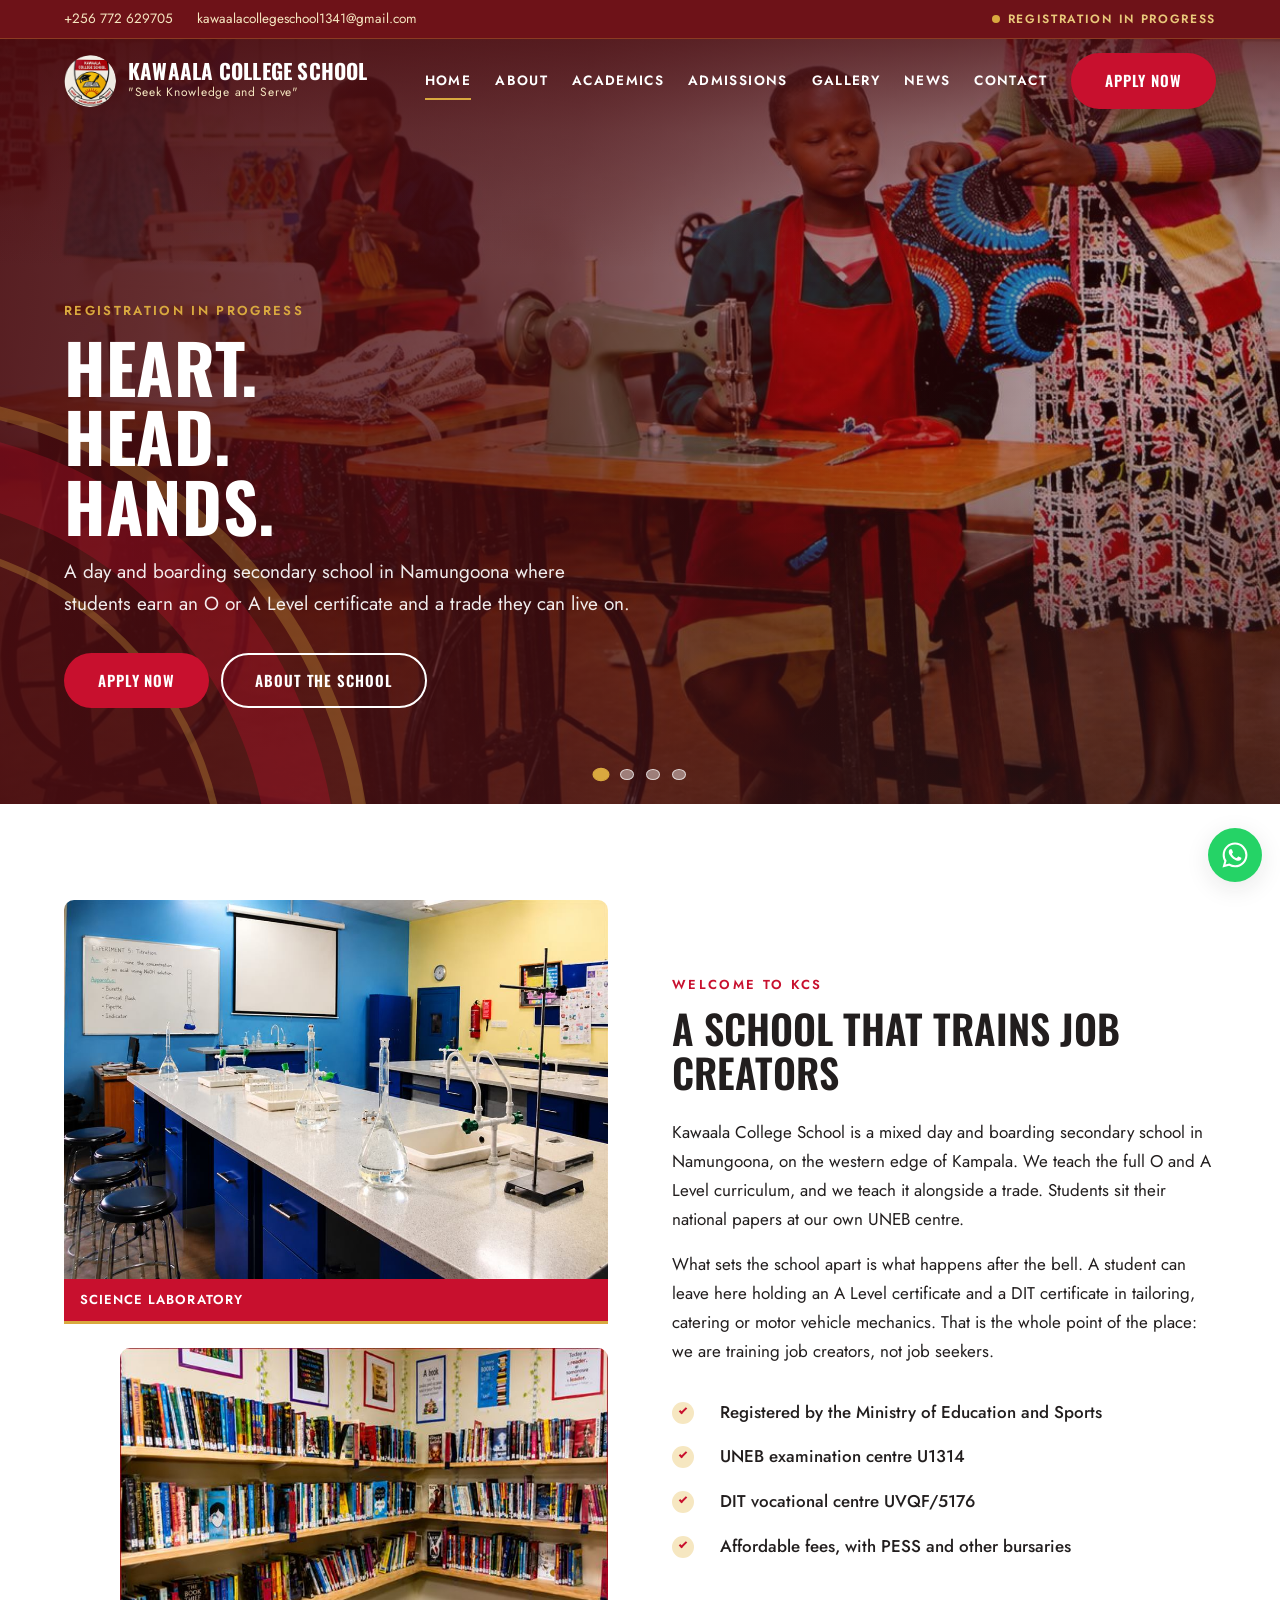
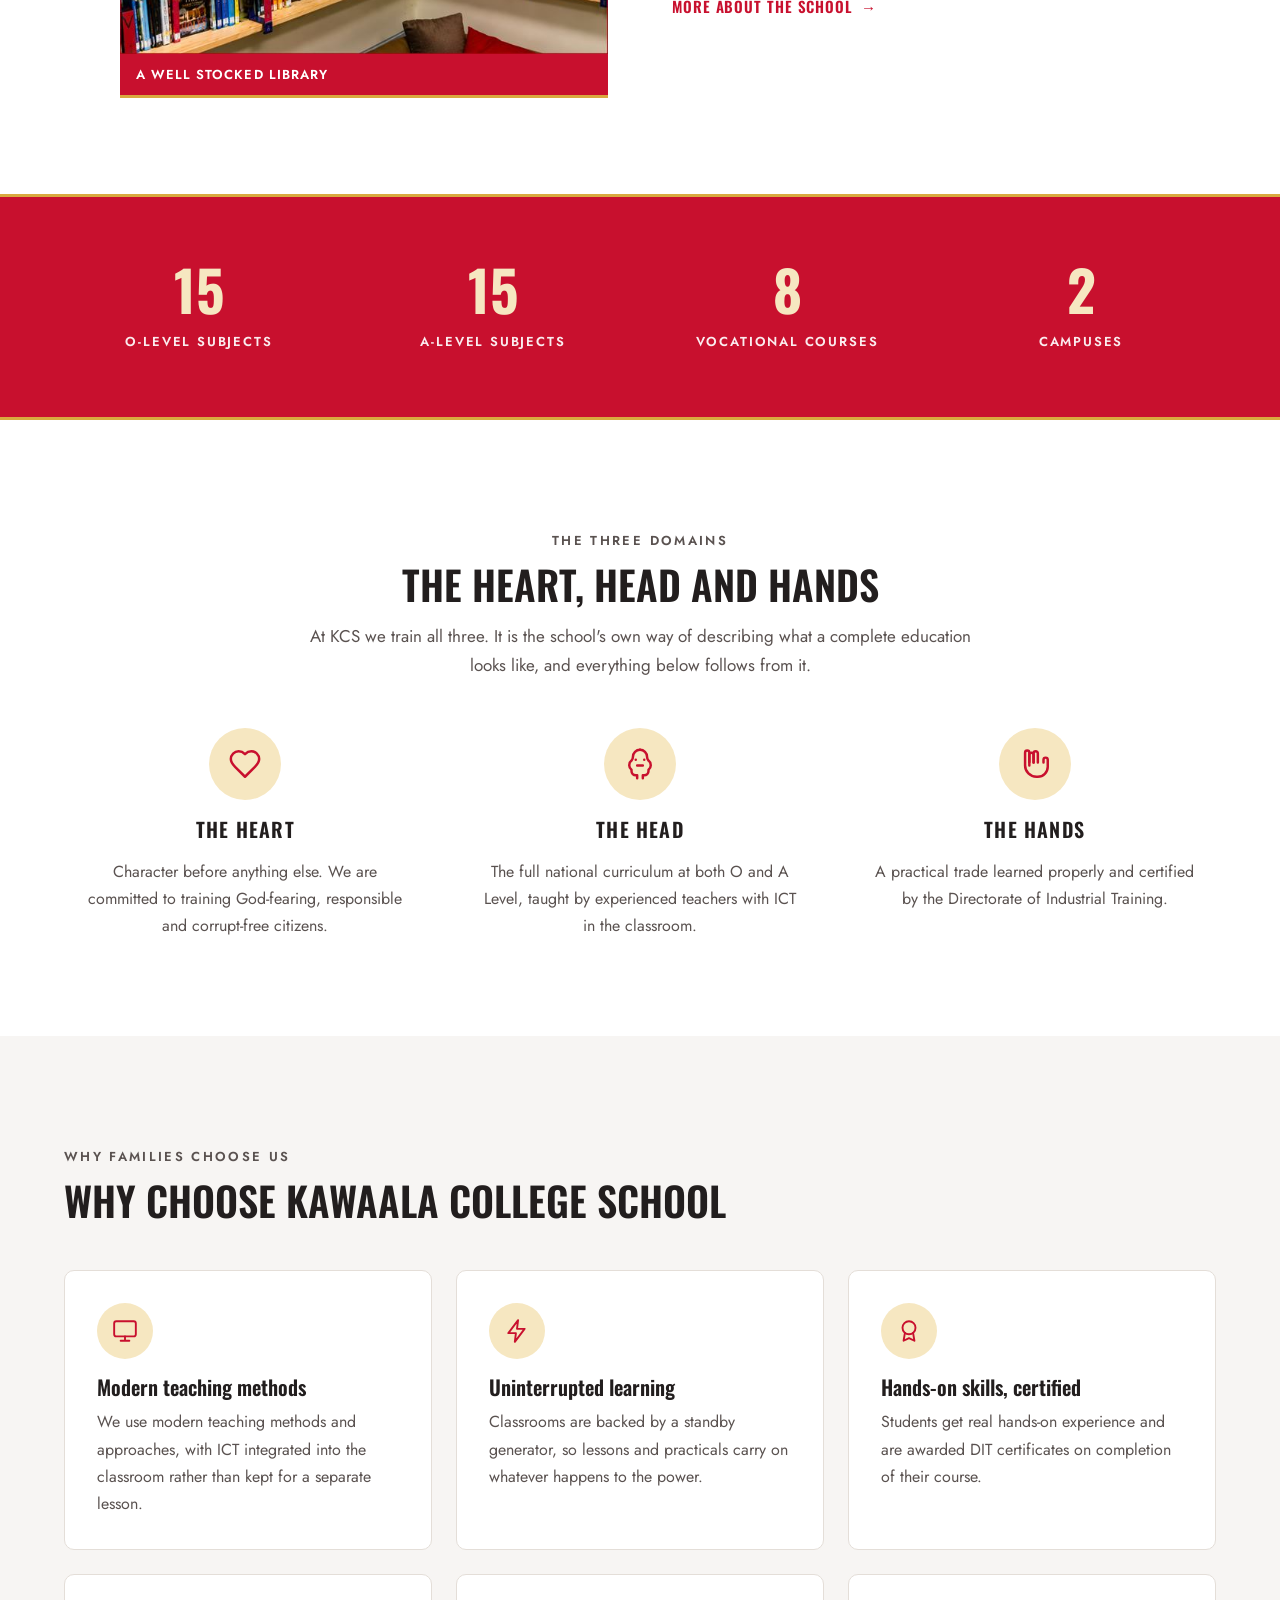
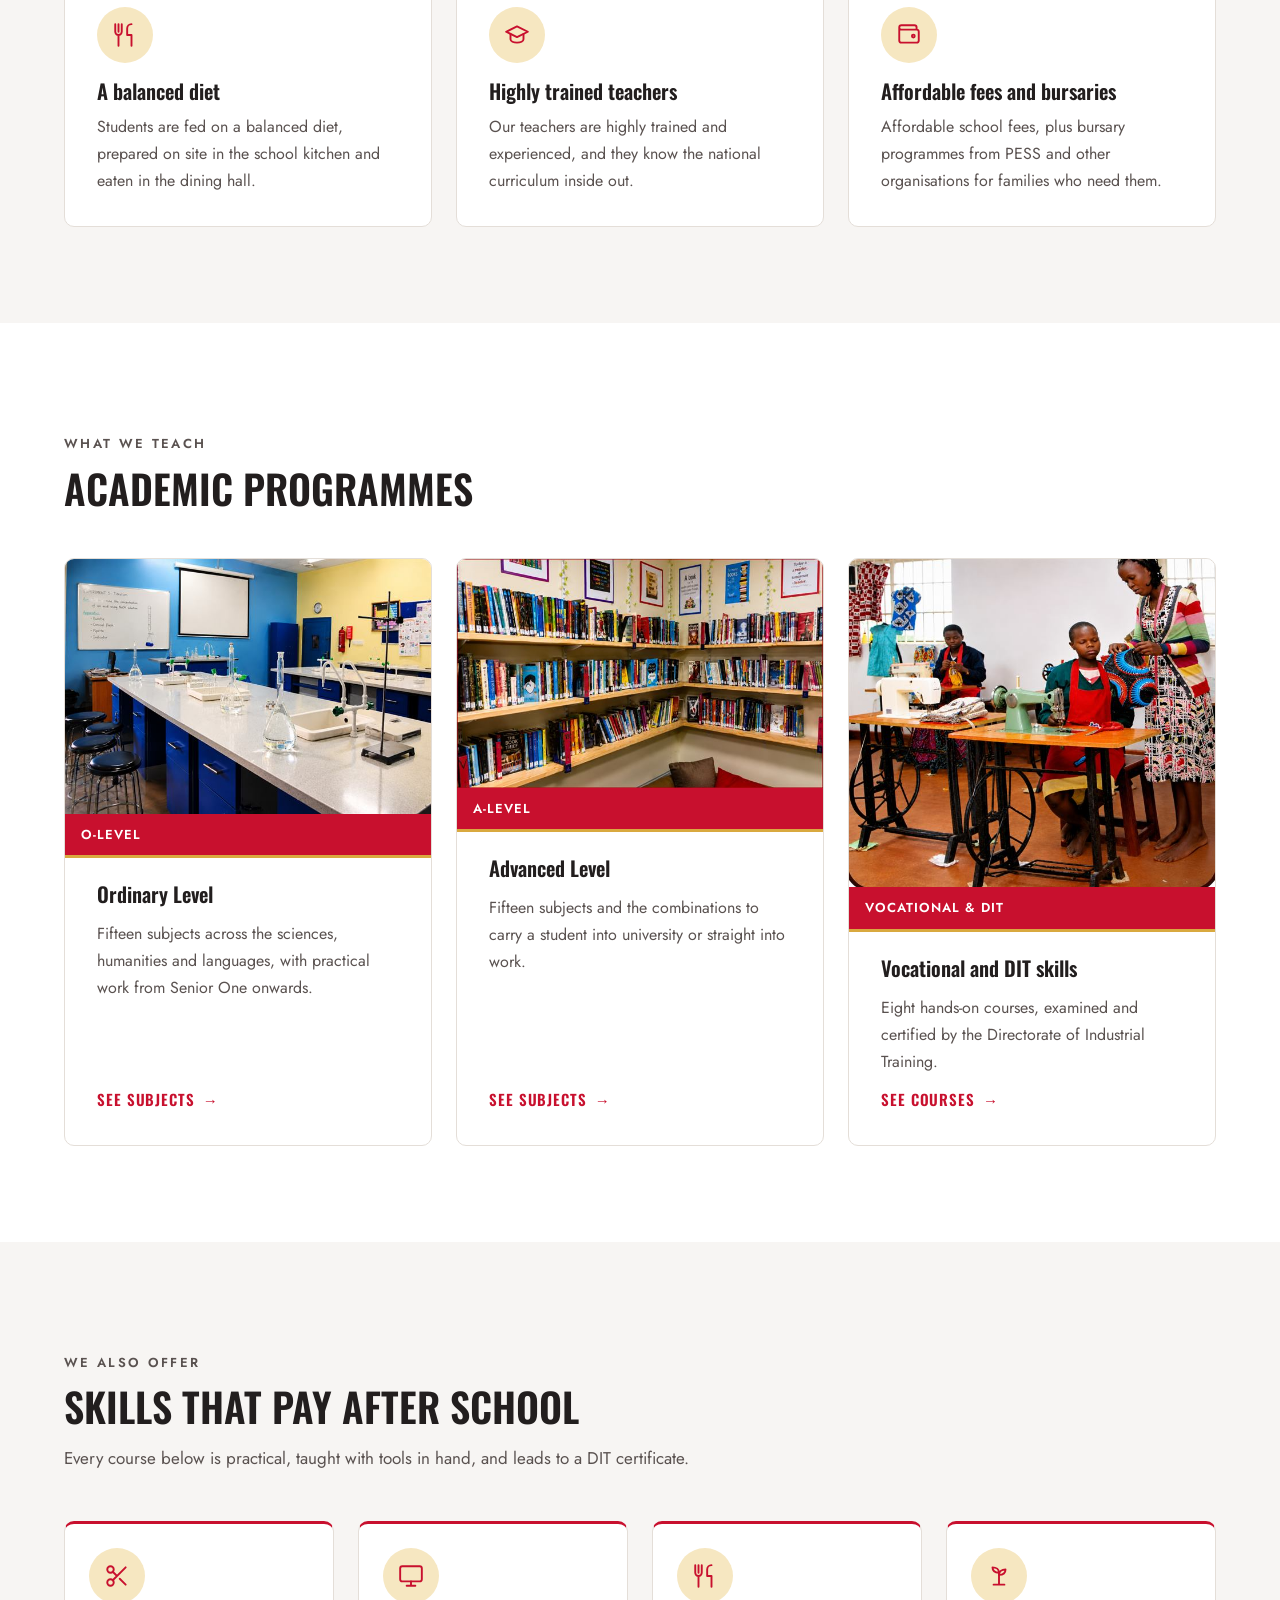
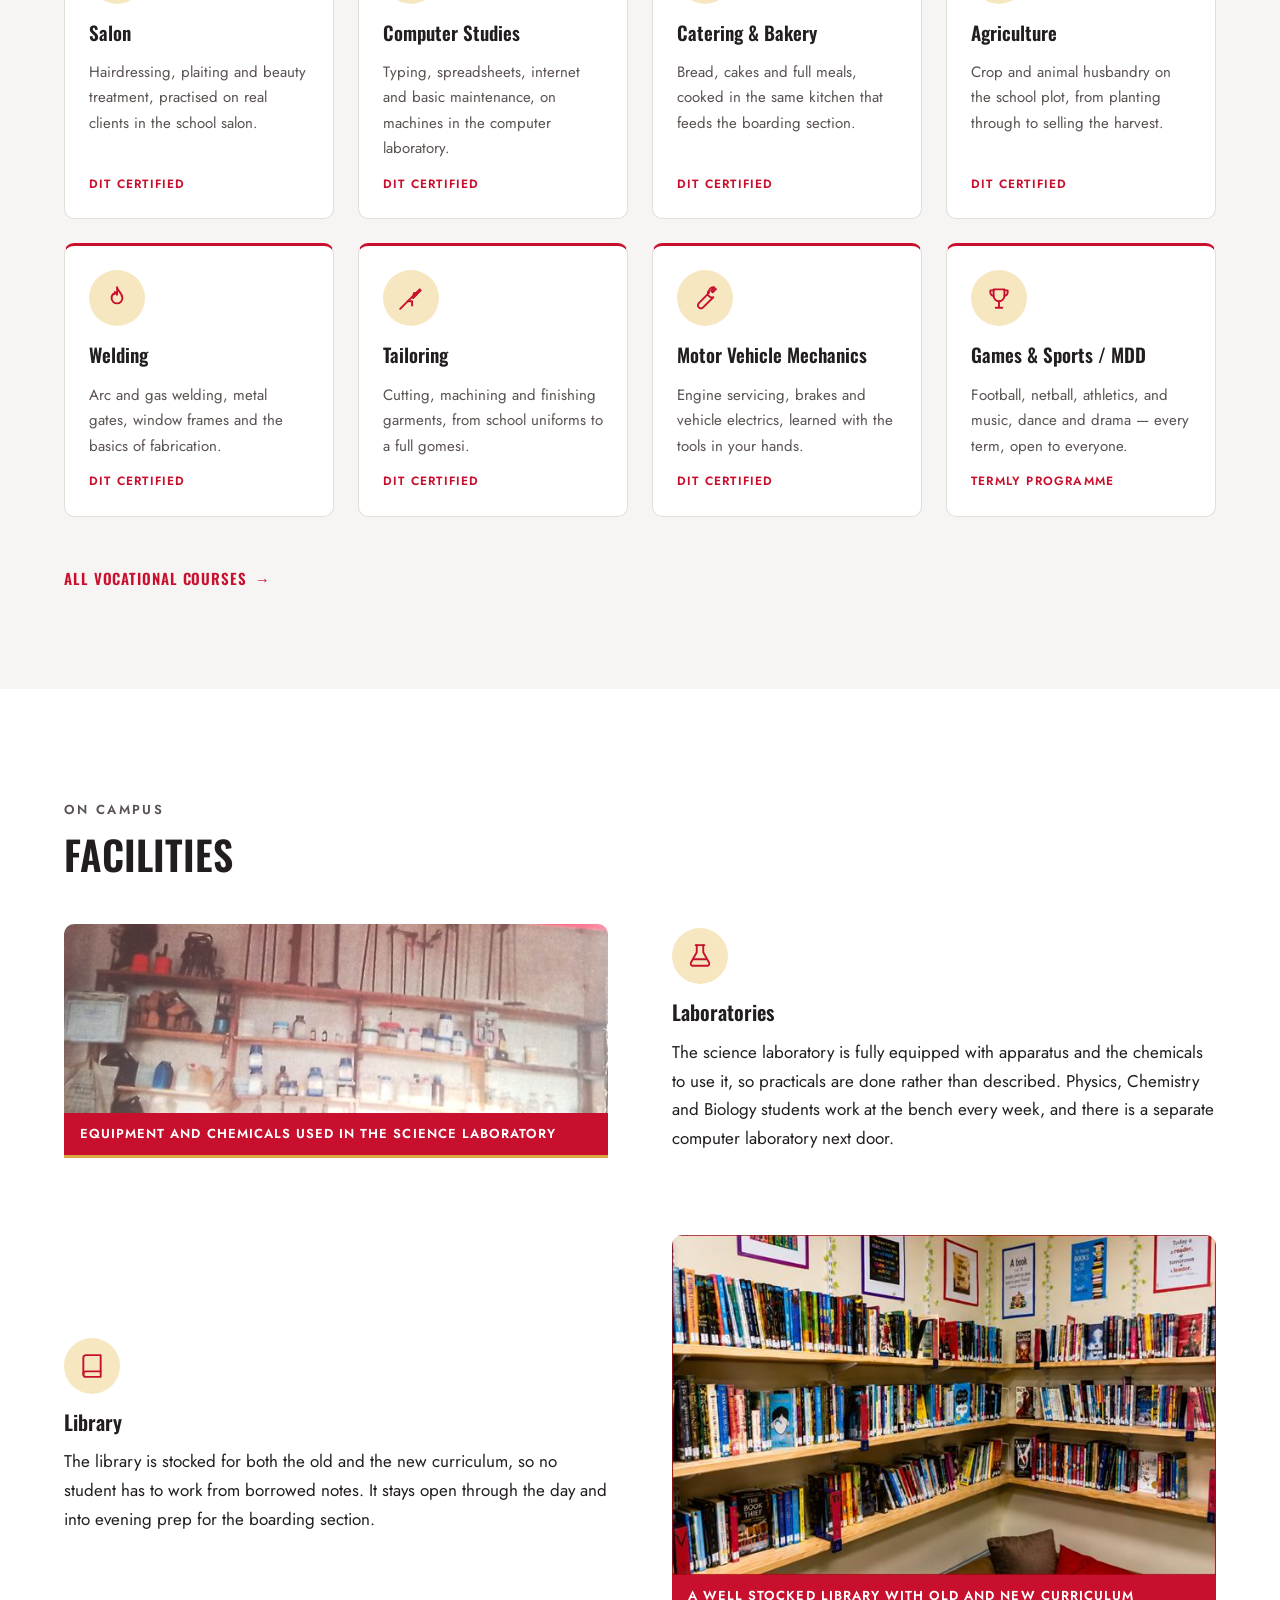
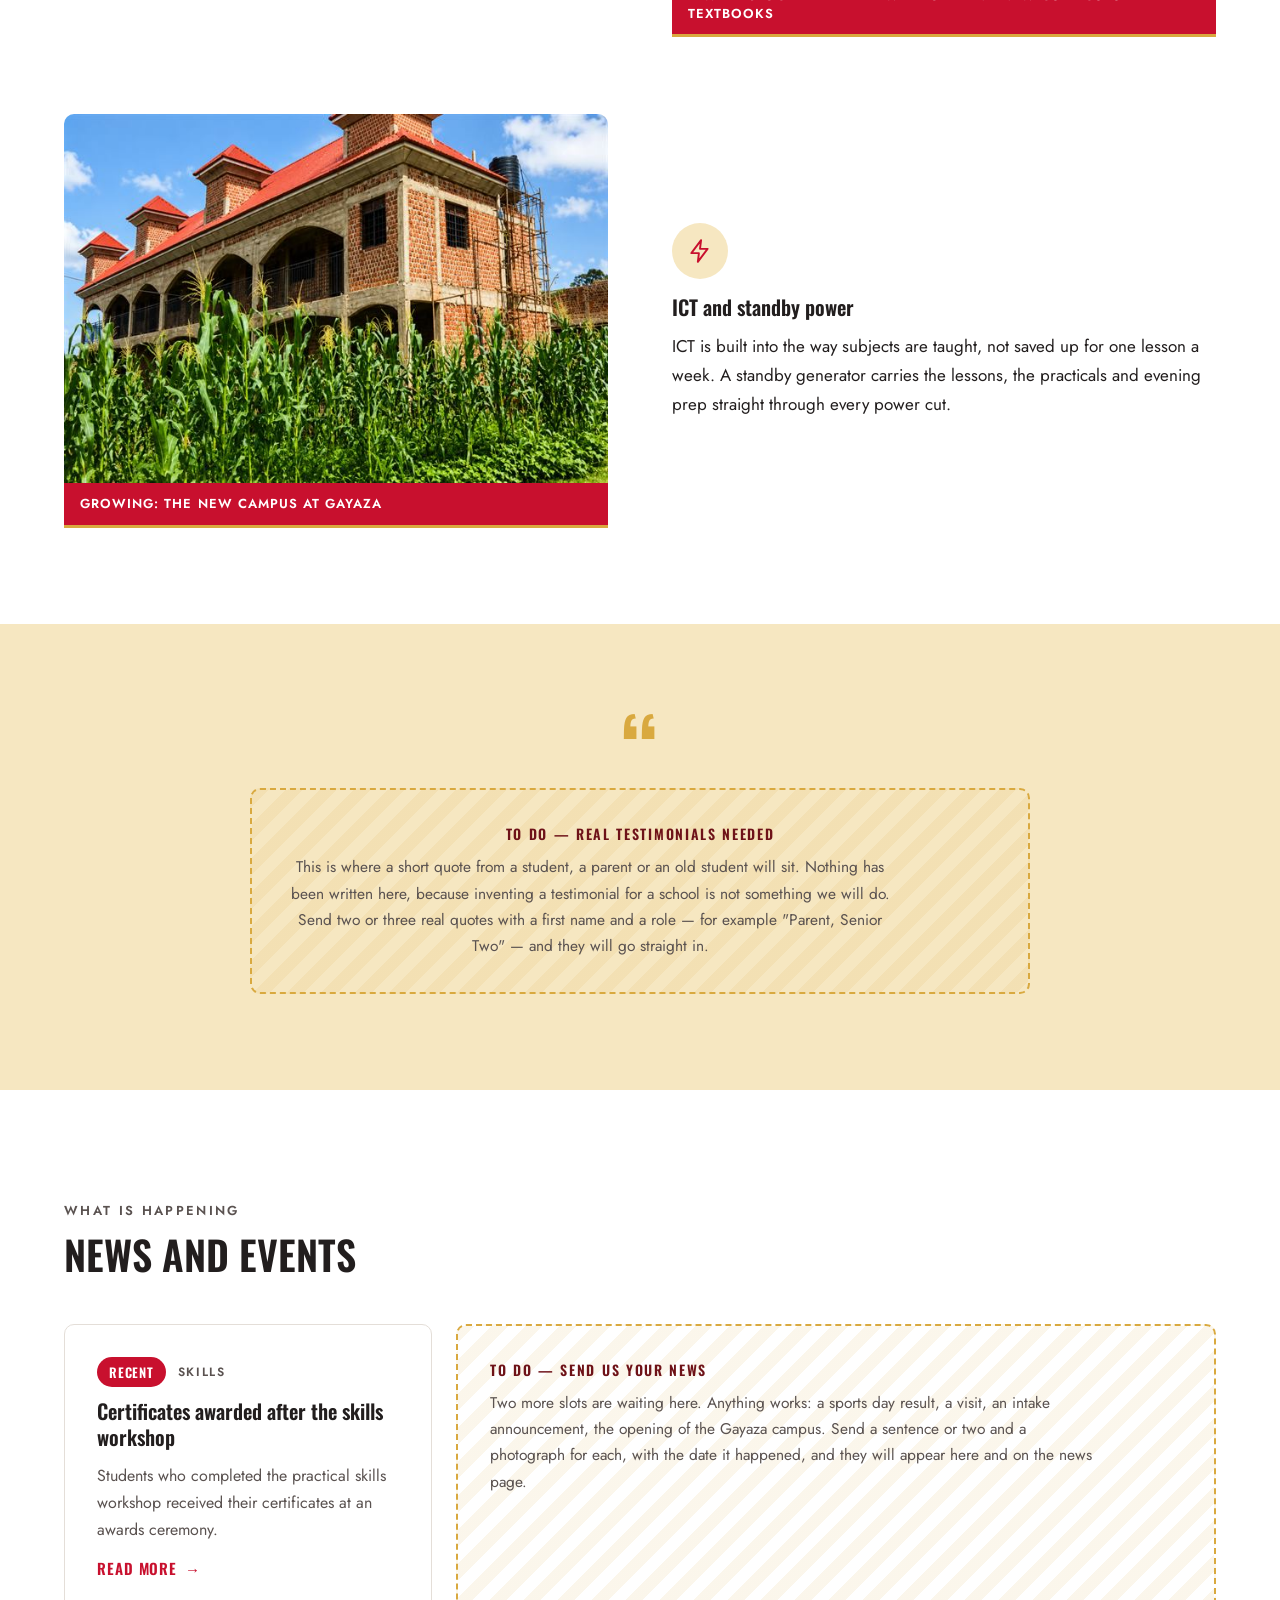
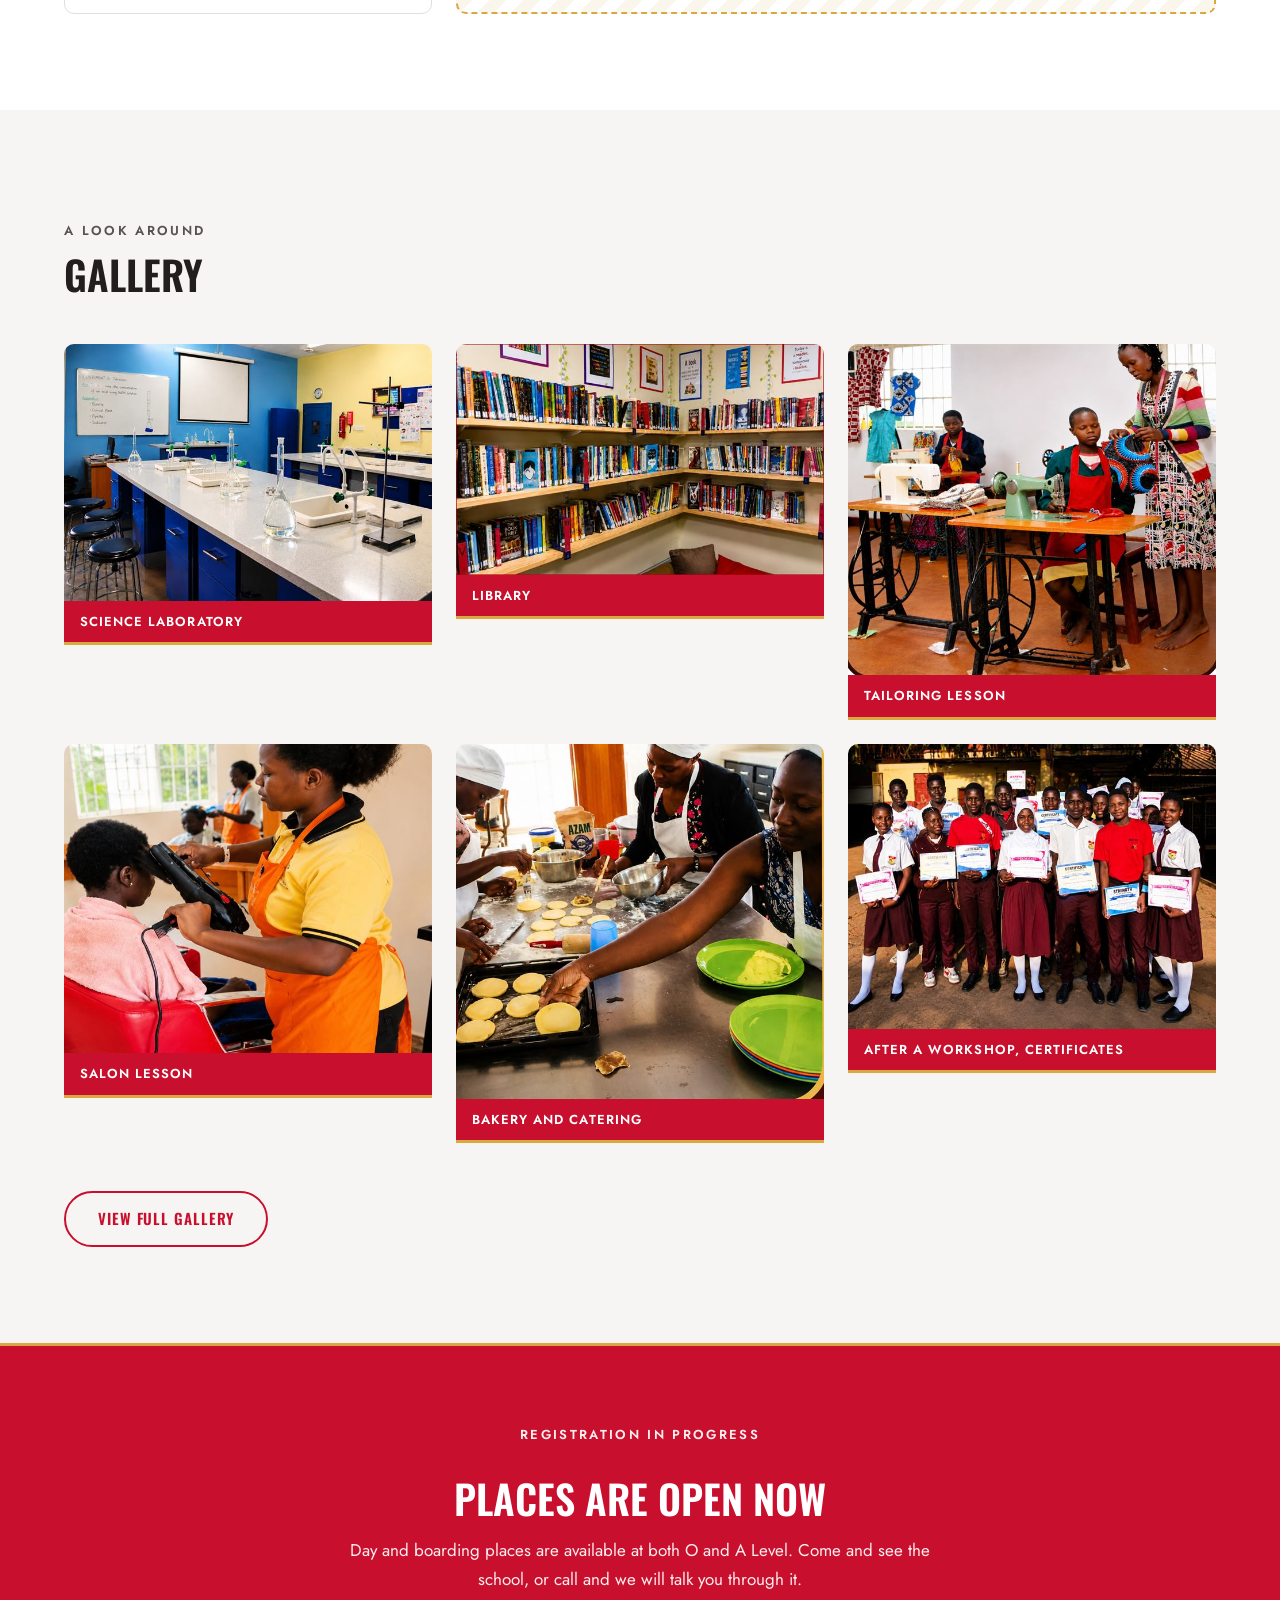
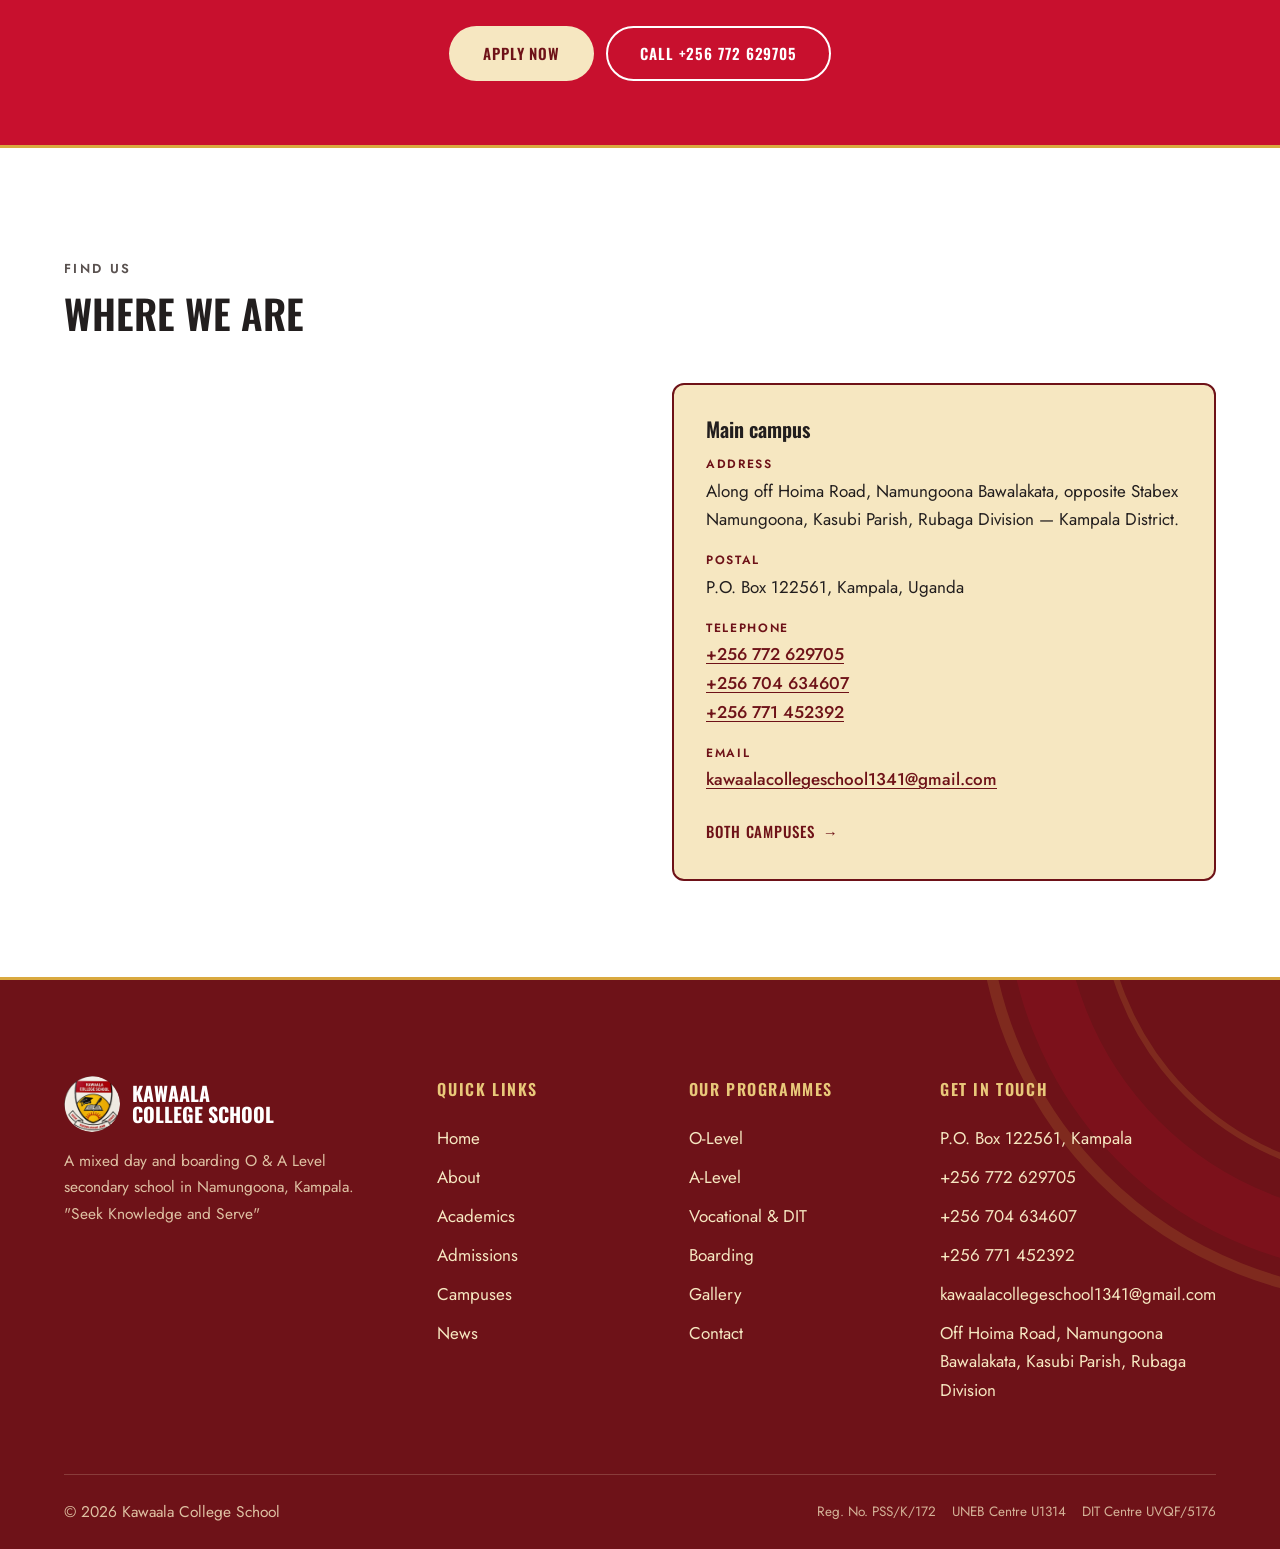
==== commit b220d973: "Replace all photography with the enhanced set, add the real crest Nine supplied photographs replace " ====
--- a/index.html
+++ b/index.html
@@ -40,7 +40,7 @@
   "slogan": "Seek Knowledge and Serve",
   "description": "A mixed day and boarding O & A Level secondary school in Namungoona, Kampala, registered by the Ministry of Education and Sports. UNEB centre U1314, DIT centre UVQF/5176.",
   "url": "https://www.kawaalacollegeschool.ac.ug/",
-  "logo": "https://www.kawaalacollegeschool.ac.ug/assets/logo/crest-placeholder.png",
+  "logo": "https://www.kawaalacollegeschool.ac.ug/assets/logo/crest.png",
   "image": "https://www.kawaalacollegeschool.ac.ug/assets/og/og-image.jpg",
   "email": "kawaalacollegeschool1341@gmail.com",
   "telephone": ["+256772629705", "+256704634607", "+256771452392"],
@@ -125,7 +125,7 @@
 <header class="site-header site-header--overlay">
   <div class="wrap site-header__inner">
     <a class="brand" href="index.html">
-      <img src="assets/logo/crest-placeholder.png" alt="Kawaala College School crest" width="52" height="52">
+      <img src="assets/logo/crest.png" alt="Kawaala College School crest" width="256" height="256">
       <span>
         <span class="brand__name">Kawaala College School</span>
         <span class="brand__motto motto">"Seek Knowledge and Serve"</span>
@@ -187,8 +187,8 @@
     <div class="hero__slides">
       <div class="hero__slide is-active">
         <img src="assets/skills/tailoring.jpg"
-             srcset="assets/skills/tailoring-640.jpg 640w, assets/skills/tailoring.jpg 975w"
-             sizes="100vw" width="975" height="940"
+             srcset="assets/skills/tailoring-640.jpg 640w, assets/skills/tailoring.jpg 1224w"
+             sizes="(max-width: 1024px) 100vw, 1024px" width="1224" height="1099"
              alt="Students at treadle sewing machines during a tailoring lesson at Kawaala College School" fetchpriority="high">
       </div>
       <!-- Slides 2-4 carry their address in data-src, and main.js swaps it into
@@ -199,20 +199,20 @@
            anyway with no carousel to advance it. -->
       <div class="hero__slide">
         <img data-src="assets/events/workshop-certificates.jpg"
-             data-srcset="assets/events/workshop-certificates-640.jpg 640w, assets/events/workshop-certificates-1024.jpg 1024w, assets/events/workshop-certificates.jpg 1160w"
-             sizes="100vw" width="1160" height="700" loading="lazy"
-             alt="Kawaala College School students holding certificates awarded after a skills workshop">
+             data-srcset="assets/events/workshop-certificates-640.jpg 640w, assets/events/workshop-certificates-1024.jpg 1024w, assets/events/workshop-certificates.jpg 1280w"
+             sizes="(max-width: 1024px) 100vw, 1024px" width="1280" height="992" loading="lazy"
+             alt="Students holding certificates awarded after a skills workshop">
       </div>
       <div class="hero__slide">
         <img data-src="assets/facilities/science-laboratory.jpg"
-             data-srcset="assets/facilities/science-laboratory-640.jpg 640w, assets/facilities/science-laboratory-1024.jpg 1024w, assets/facilities/science-laboratory.jpg 1180w"
-             sizes="100vw" width="1180" height="768" loading="lazy"
+             data-srcset="assets/facilities/science-laboratory-640.jpg 640w, assets/facilities/science-laboratory-1024.jpg 1024w, assets/facilities/science-laboratory.jpg 1280w"
+             sizes="(max-width: 1024px) 100vw, 1024px" width="1280" height="892" loading="lazy"
              alt="The science laboratory at Kawaala College School, with benches, sinks and apparatus set out">
       </div>
       <div class="hero__slide">
         <img data-src="assets/campus/gayaza-construction-01.jpg"
-             data-srcset="assets/campus/gayaza-construction-01-640.jpg 640w, assets/campus/gayaza-construction-01-1024.jpg 1024w, assets/campus/gayaza-construction-01.jpg 1170w"
-             sizes="100vw" width="1170" height="830" loading="lazy"
+             data-srcset="assets/campus/gayaza-construction-01-640.jpg 640w, assets/campus/gayaza-construction-01-1024.jpg 1024w, assets/campus/gayaza-construction-01.jpg 1280w"
+             sizes="(max-width: 1024px) 100vw, 1024px" width="1280" height="840" loading="lazy"
              alt="The new Kawaala College School campus under construction at Gayaza, a two-storey block with an arched colonnade">
       </div>
     </div>
@@ -248,14 +248,14 @@
         <figure class="figure-cap">
           <img src="assets/facilities/science-laboratory-1024.jpg"
                srcset="assets/facilities/science-laboratory-640.jpg 640w, assets/facilities/science-laboratory-1024.jpg 1024w"
-               sizes="(max-width: 860px) 100vw, 44vw" width="1024" height="666" loading="lazy"
+               sizes="(max-width: 860px) 100vw, 44vw" width="1024" height="714" loading="lazy"
                alt="Laboratory benches with apparatus at Kawaala College School">
           <figcaption>Science laboratory</figcaption>
         </figure>
         <figure class="figure-cap">
           <img src="assets/facilities/library-1024.jpg"
                srcset="assets/facilities/library-640.jpg 640w, assets/facilities/library-1024.jpg 1024w"
-               sizes="(max-width: 860px) 100vw, 40vw" width="1024" height="499" loading="lazy"
+               sizes="(max-width: 860px) 100vw, 40vw" width="1024" height="642" loading="lazy"
                alt="Shelves of textbooks in the Kawaala College School library">
           <figcaption>A well stocked library</figcaption>
         </figure>
@@ -376,7 +376,7 @@
       <ul class="grid grid--3">
         <li class="reveal"><article class="prog-card">
           <figure class="figure-cap">
-            <img src="assets/facilities/science-laboratory-640.jpg" width="640" height="417" loading="lazy"
+            <img src="assets/facilities/science-laboratory-640.jpg" width="640" height="446" loading="lazy"
                  alt="Science laboratory benches set up for a practical lesson">
             <figcaption>O-Level</figcaption>
           </figure>
@@ -389,7 +389,7 @@
 
         <li class="reveal" data-reveal-delay="80"><article class="prog-card">
           <figure class="figure-cap">
-            <img src="assets/facilities/library-640.jpg" width="640" height="312" loading="lazy"
+            <img src="assets/facilities/library-640.jpg" width="640" height="401" loading="lazy"
                  alt="Library shelves holding old and new curriculum textbooks">
             <figcaption>A-Level</figcaption>
           </figure>
@@ -402,7 +402,7 @@
 
         <li class="reveal" data-reveal-delay="160"><article class="prog-card">
           <figure class="figure-cap">
-            <img src="assets/skills/tailoring-640.jpg" width="640" height="617" loading="lazy"
+            <img src="assets/skills/tailoring-640.jpg" width="640" height="575" loading="lazy"
                  alt="A student sewing at a machine during a tailoring lesson">
             <figcaption>Vocational &amp; DIT</figcaption>
           </figure>
@@ -493,7 +493,7 @@
           <figure class="figure-cap">
             <img src="assets/facilities/laboratory-chemicals-1024.jpg"
                  srcset="assets/facilities/laboratory-chemicals-640.jpg 640w, assets/facilities/laboratory-chemicals-1024.jpg 1024w"
-                 sizes="(max-width: 860px) 100vw, 46vw" width="1024" height="357" loading="lazy"
+                 sizes="(max-width: 860px) 100vw, 640px" width="1024" height="357" loading="lazy"
                  alt="Shelves of apparatus and chemical bottles in the school science store">
             <figcaption>Equipment and chemicals used in the science laboratory</figcaption>
           </figure>
@@ -510,7 +510,7 @@
           <figure class="figure-cap">
             <img src="assets/facilities/library-1024.jpg"
                  srcset="assets/facilities/library-640.jpg 640w, assets/facilities/library-1024.jpg 1024w"
-                 sizes="(max-width: 860px) 100vw, 46vw" width="1024" height="499" loading="lazy"
+                 sizes="(max-width: 860px) 100vw, 640px" width="1024" height="642" loading="lazy"
                  alt="Corner shelving filled with textbooks in the school library">
             <figcaption>A well stocked library with old and new curriculum textbooks</figcaption>
           </figure>
@@ -527,7 +527,7 @@
           <figure class="figure-cap">
             <img src="assets/campus/gayaza-construction-02-1024.jpg"
                  srcset="assets/campus/gayaza-construction-02-640.jpg 640w, assets/campus/gayaza-construction-02-1024.jpg 1024w"
-                 sizes="(max-width: 860px) 100vw, 46vw" width="1024" height="719" loading="lazy"
+                 sizes="(max-width: 860px) 100vw, 640px" width="1024" height="694" loading="lazy"
                  alt="Brickwork of the new Kawaala College School block rising at Gayaza">
             <figcaption>Growing: the new campus at Gayaza</figcaption>
           </figure>
@@ -569,7 +569,7 @@
             <span class="news-card__cat">Skills</span>
           </div>
           <h3 class="h-card">Certificates awarded after the skills workshop</h3>
-          <p>Students who completed the practical skills workshop received their certificates at a ceremony on the main campus.</p>
+          <p>Students who completed the practical skills workshop received their certificates at an awards ceremony.</p>
           <a class="link-more" href="news.html">Read more</a>
         </article>
 
@@ -591,27 +591,27 @@
 
       <div class="gallery-grid">
         <figure class="figure-cap reveal">
-          <img src="assets/facilities/science-laboratory-640.jpg" width="640" height="417" loading="lazy" alt="Laboratory benches with apparatus set out for a practical">
+          <img src="assets/facilities/science-laboratory-640.jpg" width="640" height="446" loading="lazy" alt="Laboratory benches with apparatus set out for a practical">
           <figcaption>Science laboratory</figcaption>
         </figure>
         <figure class="figure-cap reveal" data-reveal-delay="60">
-          <img src="assets/facilities/library-640.jpg" width="640" height="312" loading="lazy" alt="Textbook shelves in the school library">
+          <img src="assets/facilities/library-640.jpg" width="640" height="401" loading="lazy" alt="Textbook shelves in the school library">
           <figcaption>Library</figcaption>
         </figure>
         <figure class="figure-cap reveal" data-reveal-delay="120">
-          <img src="assets/skills/tailoring-640.jpg" width="640" height="617" loading="lazy" alt="Students working at sewing machines">
+          <img src="assets/skills/tailoring-640.jpg" width="640" height="575" loading="lazy" alt="Students working at sewing machines">
           <figcaption>Tailoring lesson</figcaption>
         </figure>
         <figure class="figure-cap reveal">
-          <img src="assets/skills/salon-640.jpg" width="640" height="404" loading="lazy" alt="A student practising hairdressing on a client in the school salon">
+          <img src="assets/skills/salon-640.jpg" width="640" height="539" loading="lazy" alt="A student practising hairdressing on a client in the school salon">
           <figcaption>Salon lesson</figcaption>
         </figure>
         <figure class="figure-cap reveal" data-reveal-delay="60">
-          <img src="assets/skills/bakery-catering-640.jpg" width="640" height="465" loading="lazy" alt="Students in aprons and chef hats cooking on a griddle">
+          <img src="assets/skills/bakery-catering-640.jpg" width="640" height="618" loading="lazy" alt="Students in aprons and chef hats cooking on a griddle">
           <figcaption>Bakery and catering</figcaption>
         </figure>
         <figure class="figure-cap reveal" data-reveal-delay="120">
-          <img src="assets/events/workshop-certificates-640.jpg" width="640" height="386" loading="lazy" alt="Students holding certificates after a workshop">
+          <img src="assets/events/workshop-certificates-640.jpg" width="640" height="496" loading="lazy" alt="Students holding certificates after a workshop">
           <figcaption>After a workshop, certificates</figcaption>
         </figure>
       </div>
@@ -693,7 +693,7 @@
     <div class="site-footer__grid">
       <div>
         <div class="footer-brand">
-          <img src="assets/logo/crest-placeholder.png" alt="" width="56" height="56">
+          <img src="assets/logo/crest.png" alt="" width="256" height="256">
           <span>Kawaala<br>College School</span>
         </div>
         <p>A mixed day and boarding O &amp; A Level secondary school in Namungoona, Kampala. <span class="motto">"Seek Knowledge and Serve"</span></p>
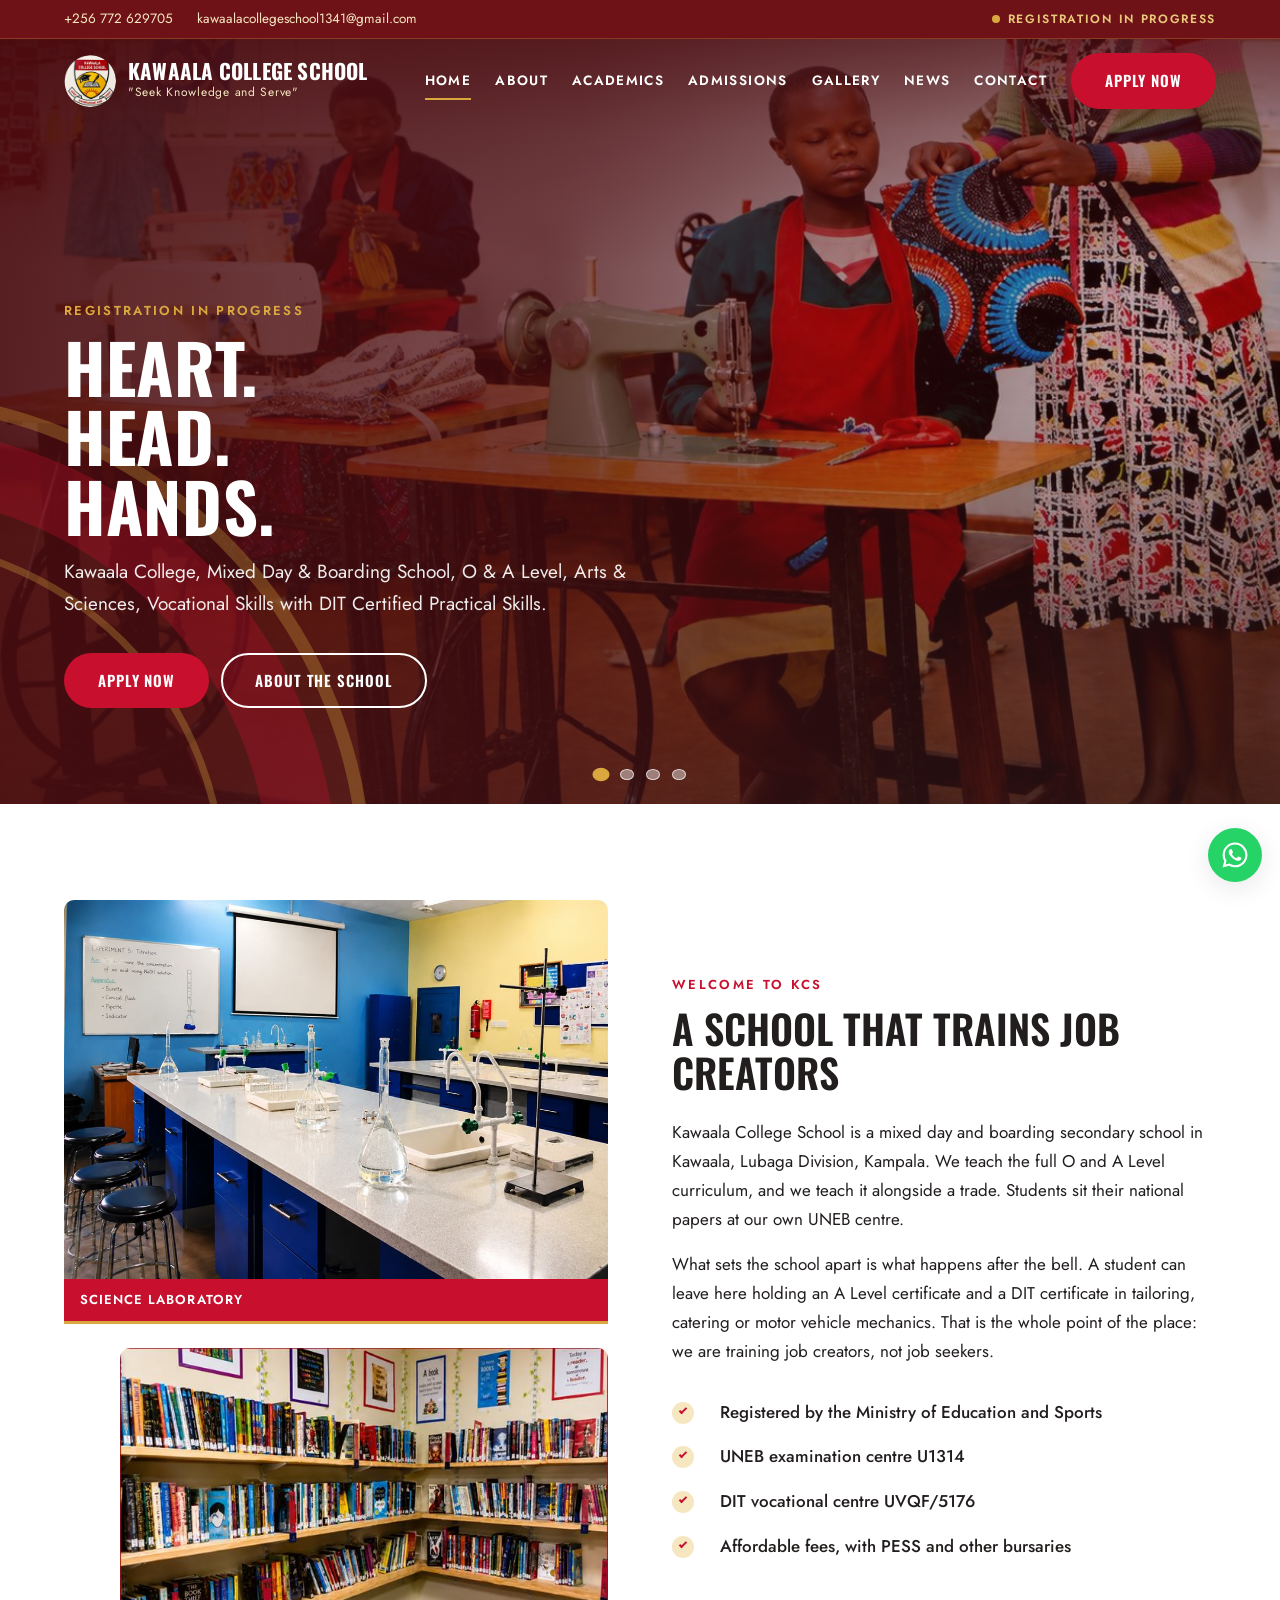
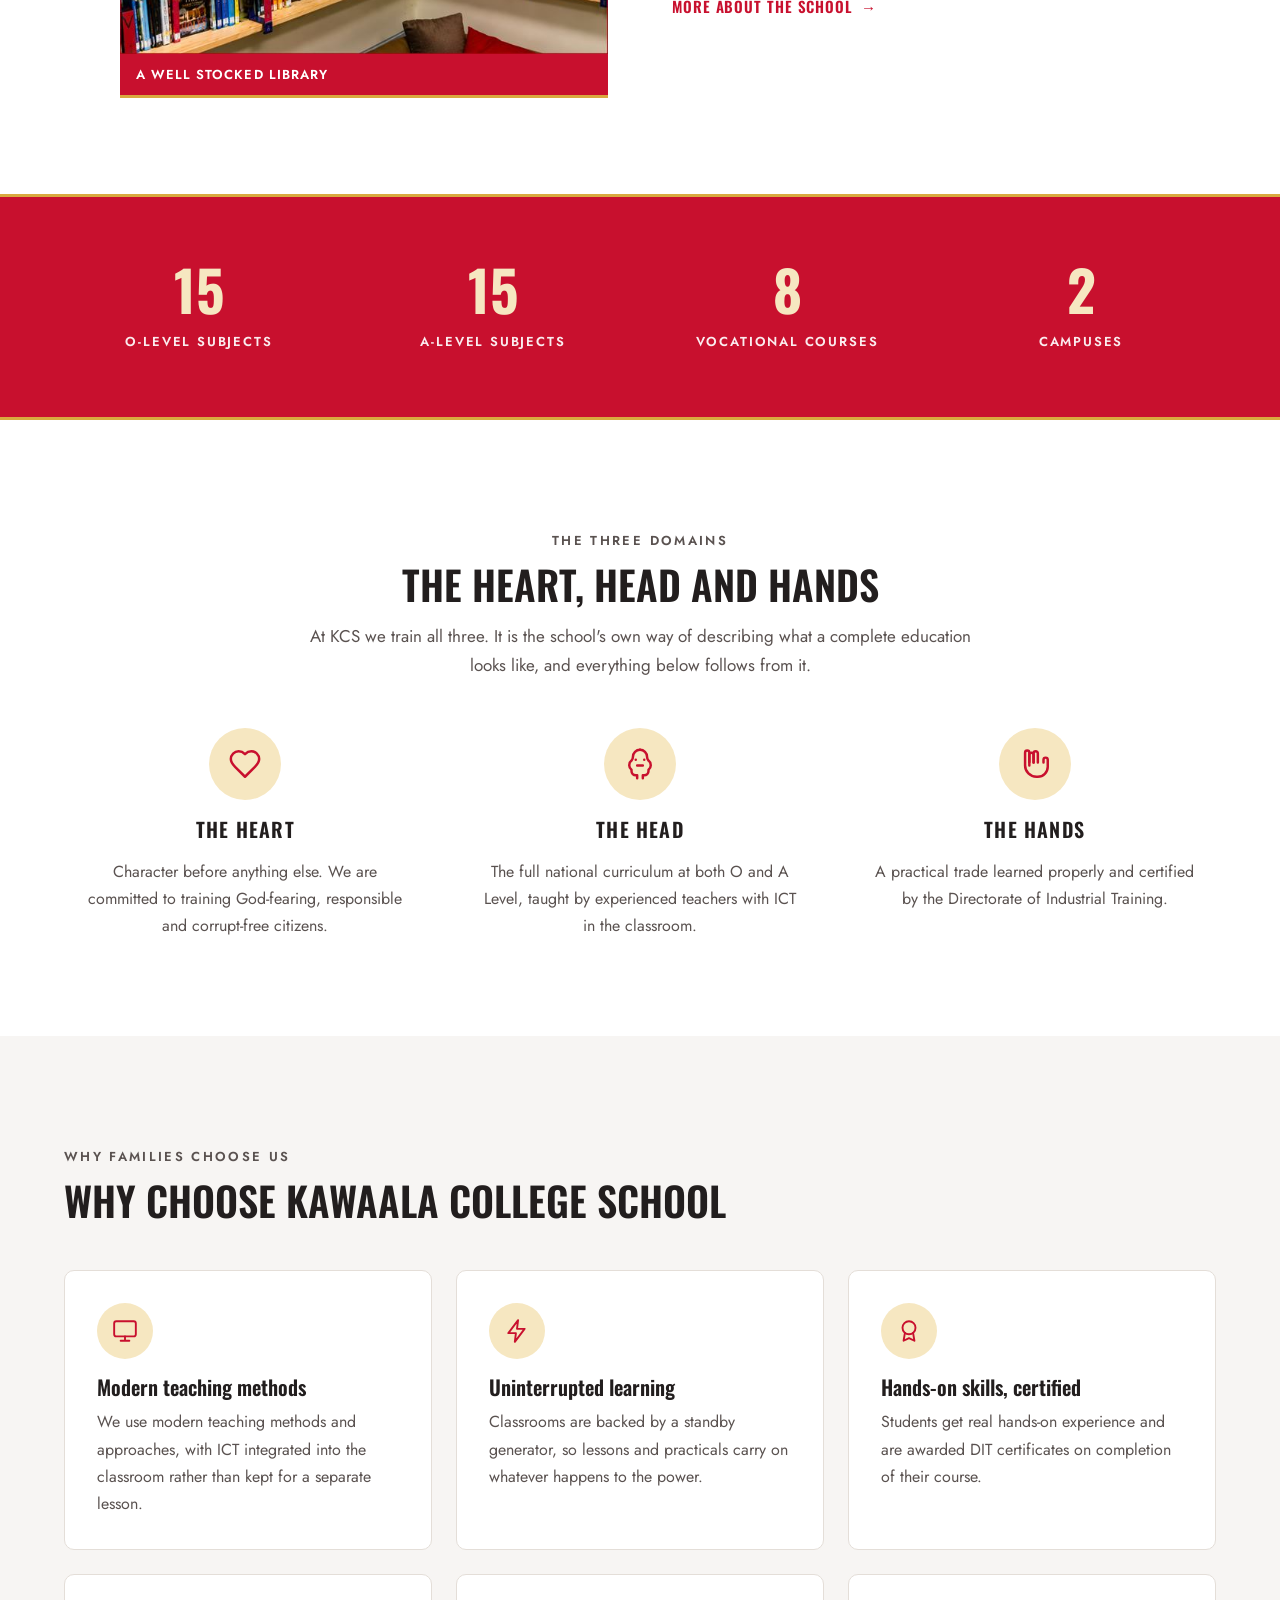
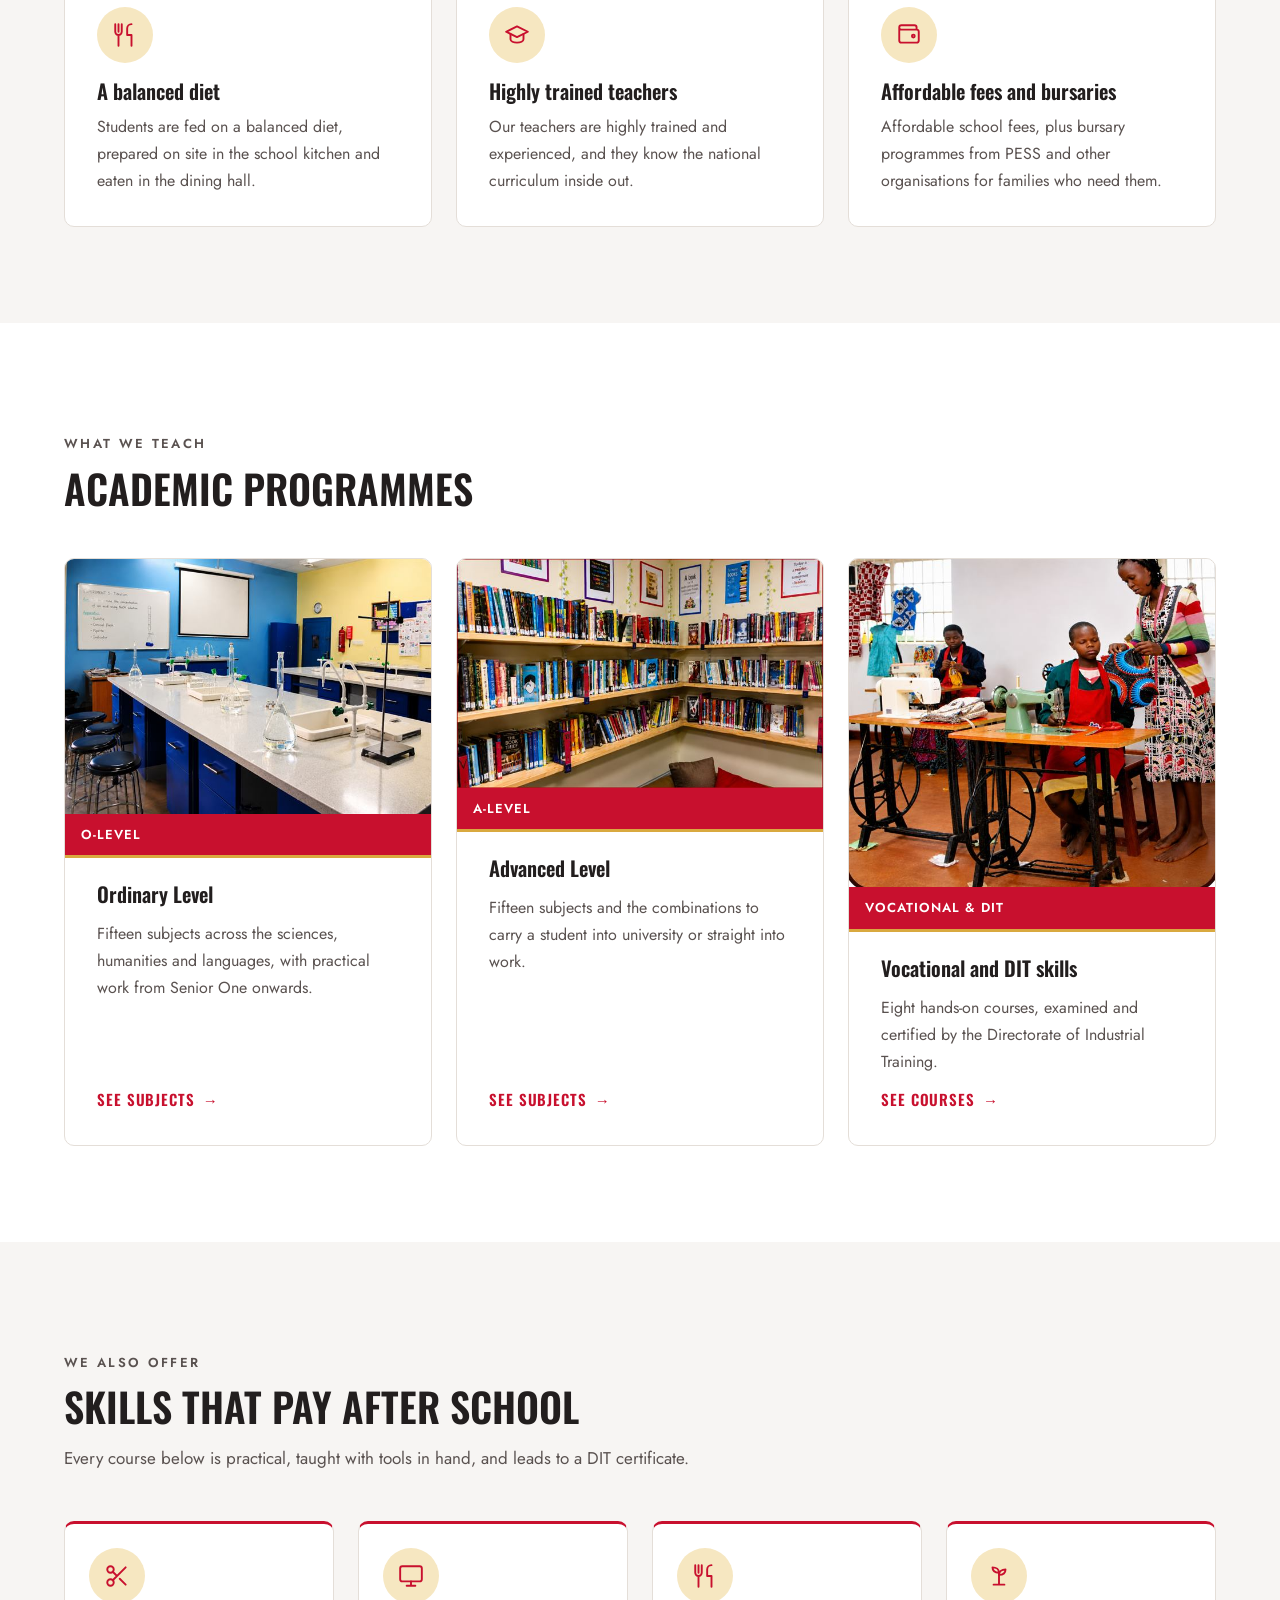
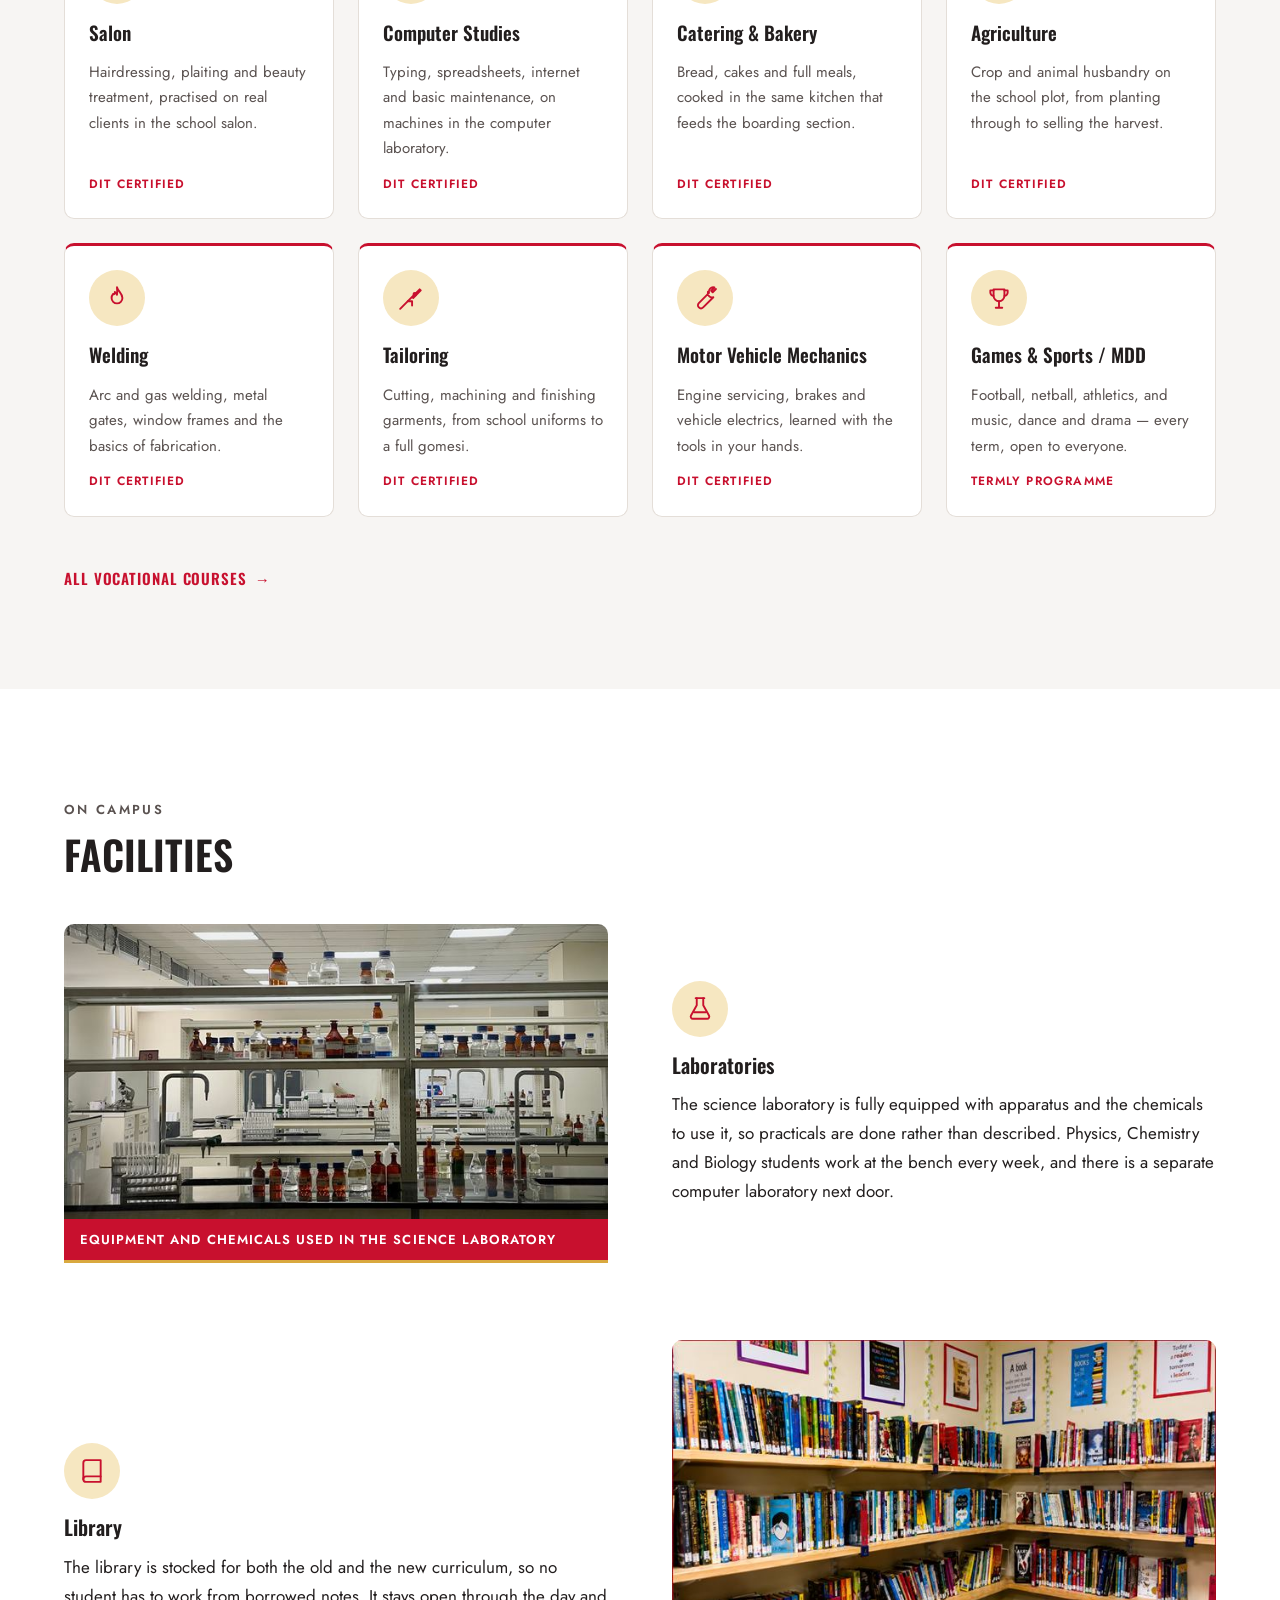
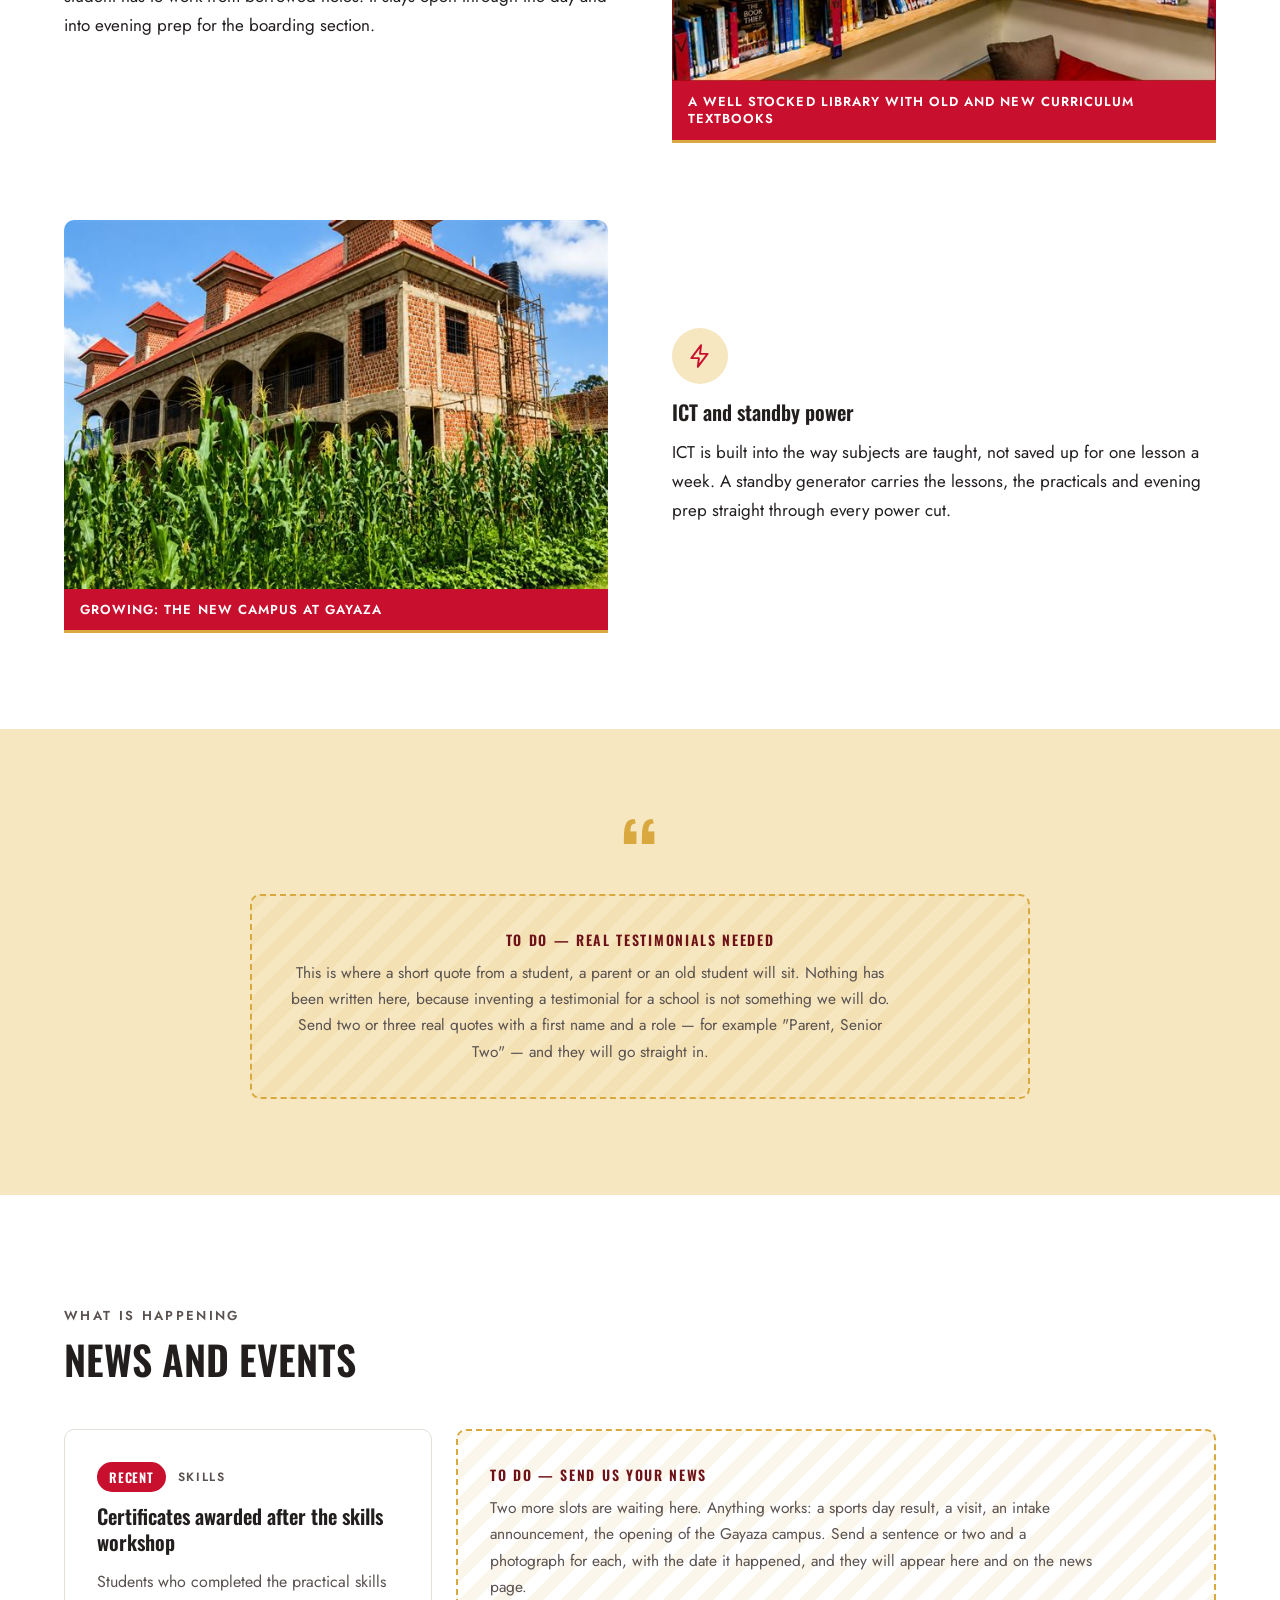
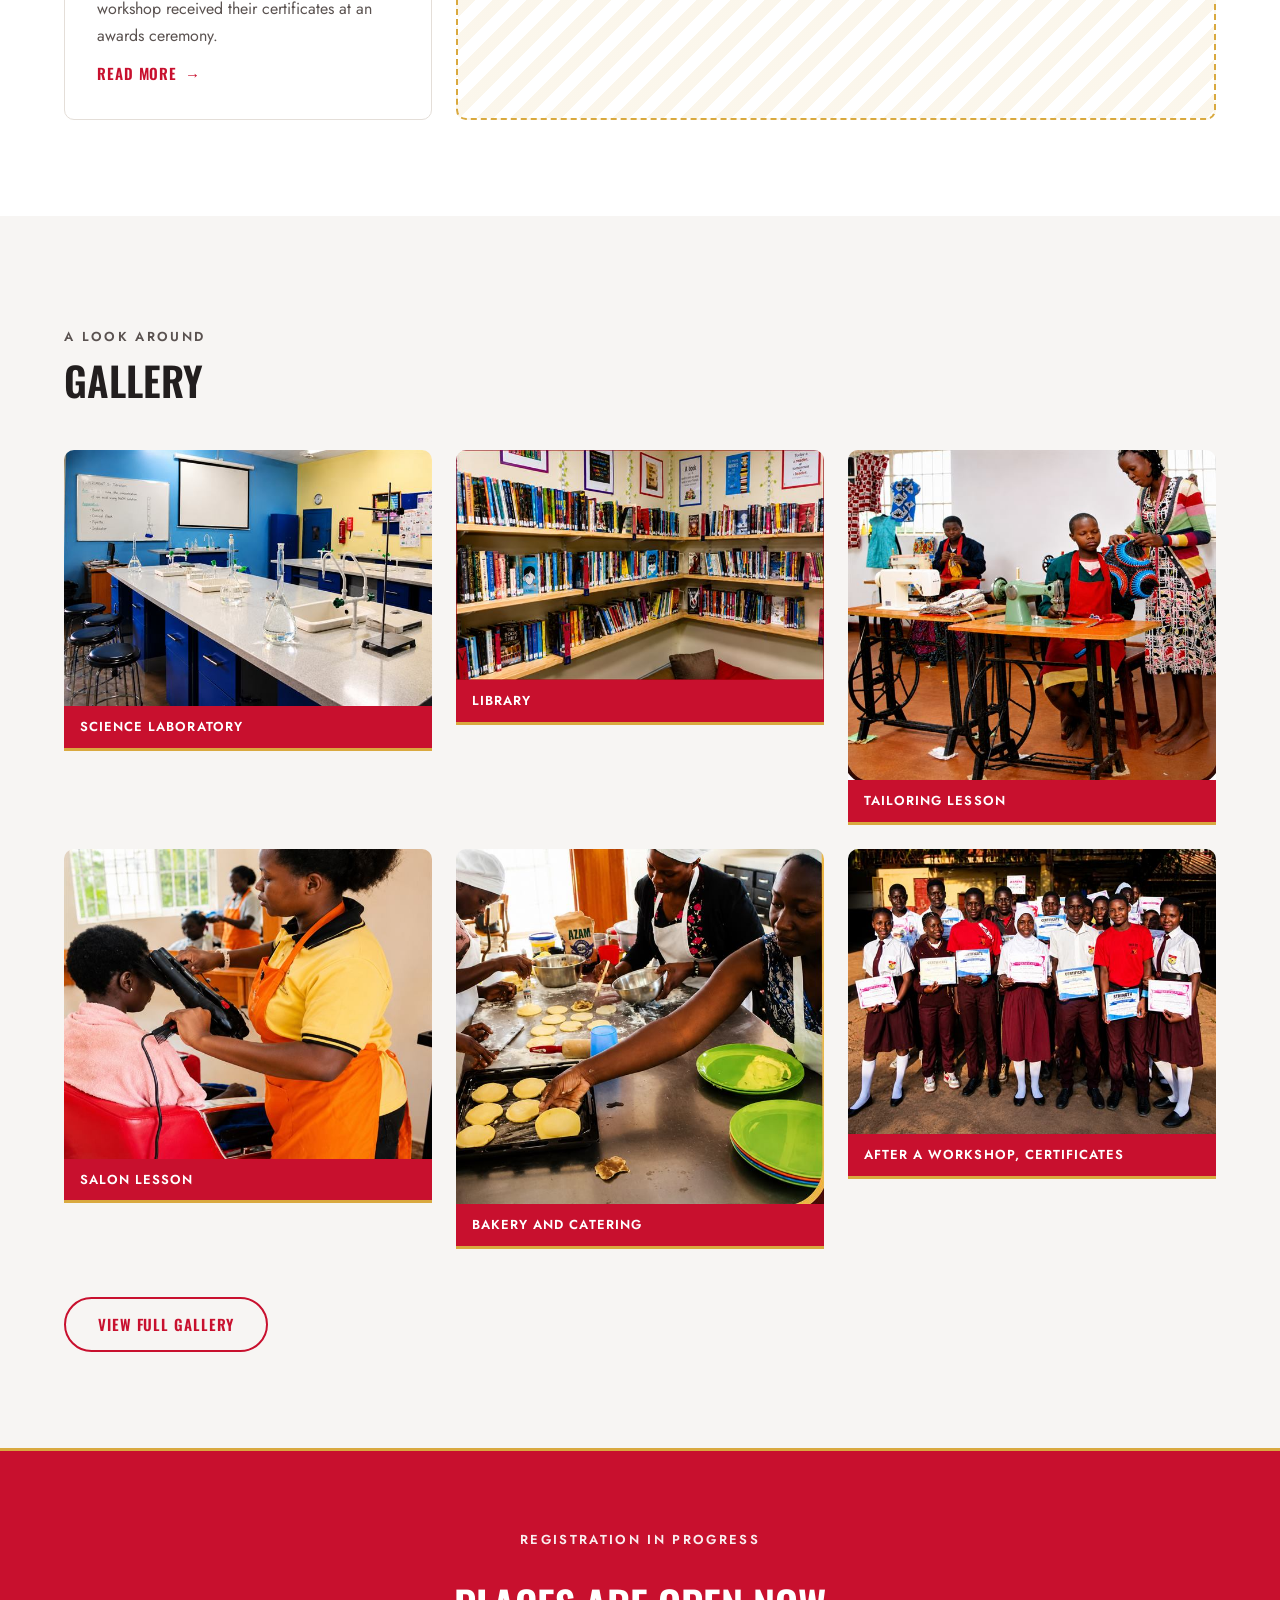
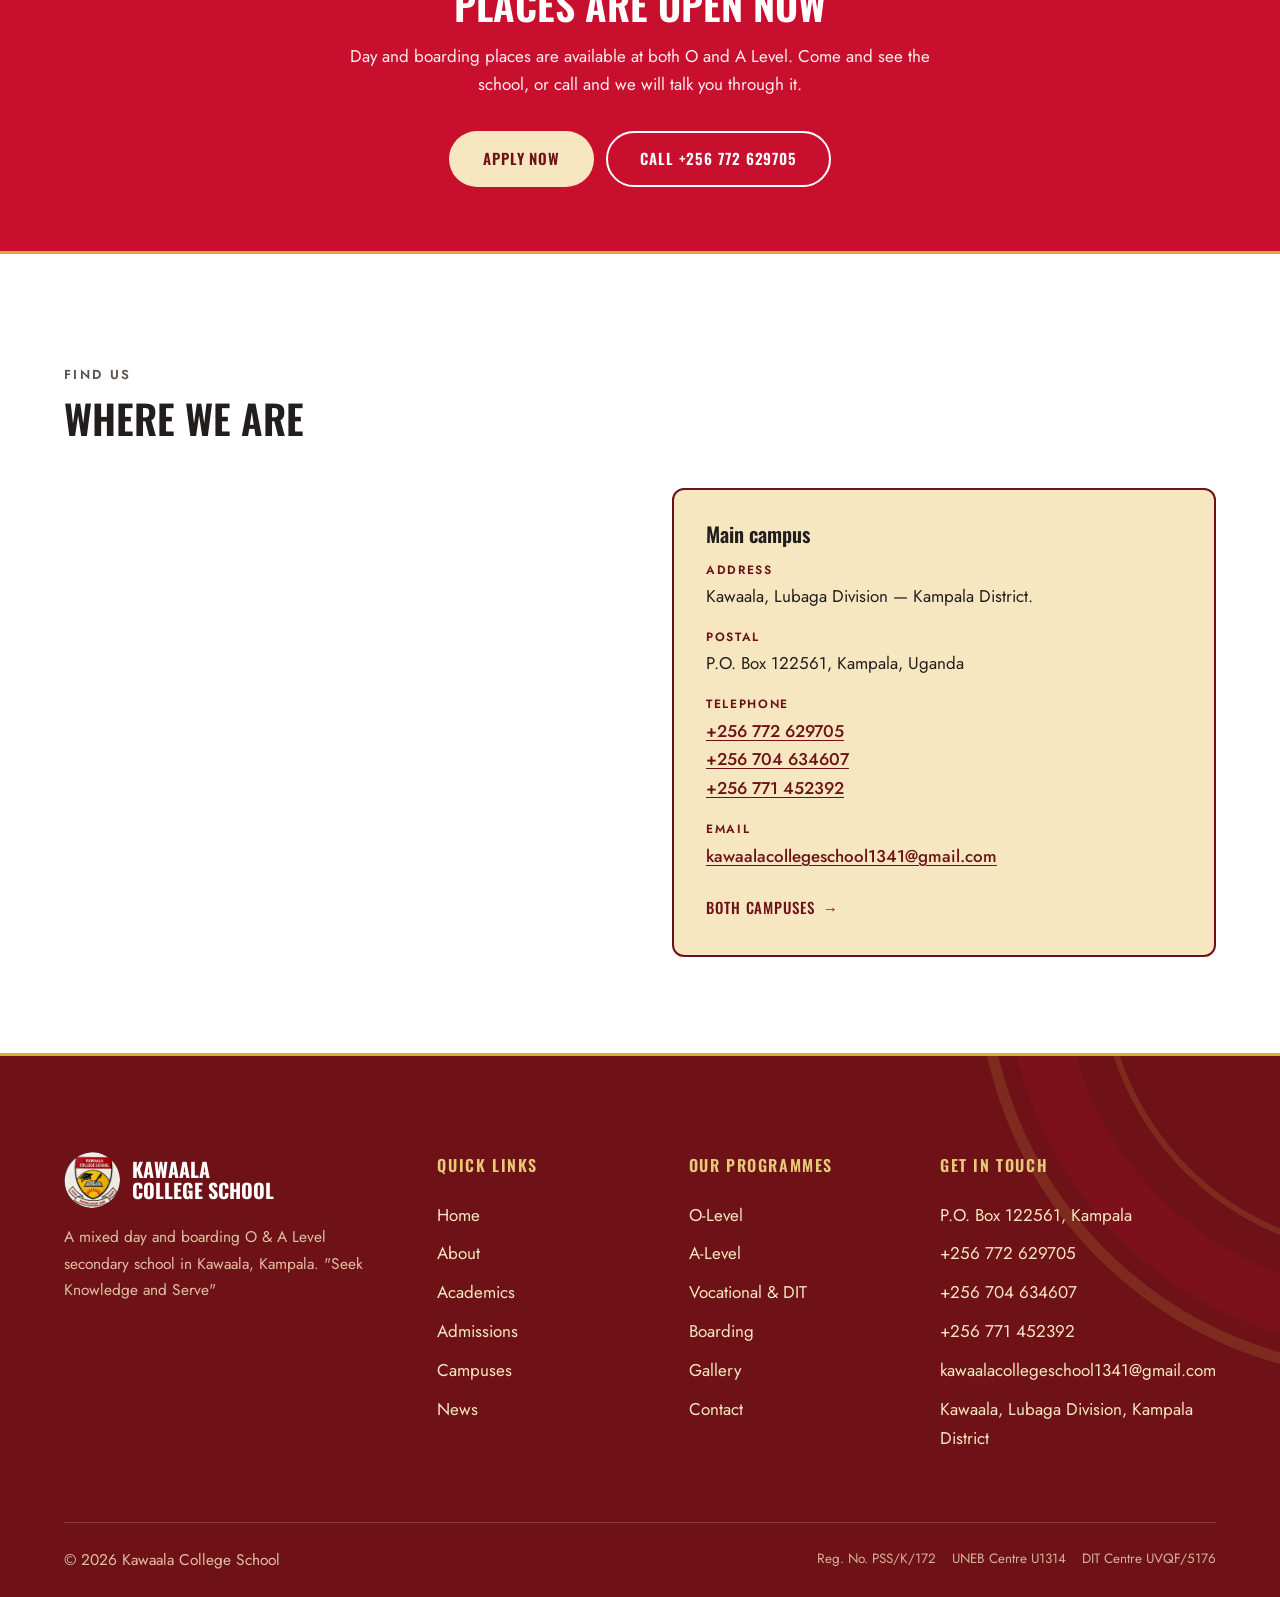
==== commit 6380c19b: "Move the school to Kawaala, Lubaga Division; new hero line; stock lab photo Address change requested" ====
--- a/index.html
+++ b/index.html
@@ -4,18 +4,18 @@
 <meta charset="utf-8">
 <meta name="viewport" content="width=device-width, initial-scale=1">
 <title>Kawaala College School — O &amp; A Level Day and Boarding, Kampala</title>
-<meta name="description" content="Kawaala College School is a mixed day and boarding O &amp; A Level secondary school in Namungoona, Kampala. Quality education at affordable fees, plus DIT-certified practical skills that make students job creators.">
+<meta name="description" content="Kawaala College School is a mixed day and boarding O &amp; A Level secondary school in Kawaala, Kampala. Quality education at affordable fees, plus DIT-certified practical skills that make students job creators.">
 <link rel="canonical" href="https://www.kawaalacollegeschool.ac.ug/">
 
 <meta property="og:type" content="website">
 <meta property="og:site_name" content="Kawaala College School">
 <meta property="og:title" content="Kawaala College School — O &amp; A Level Day and Boarding, Kampala">
-<meta property="og:description" content="A mixed day and boarding secondary school in Namungoona, Kampala. O and A Level, plus DIT-certified practical skills.">
+<meta property="og:description" content="A mixed day and boarding secondary school in Kawaala, Kampala. O and A Level, plus DIT-certified practical skills.">
 <meta property="og:image" content="https://www.kawaalacollegeschool.ac.ug/assets/og/og-image.jpg">
 <meta property="og:url" content="https://www.kawaalacollegeschool.ac.ug/">
 <meta name="twitter:card" content="summary_large_image">
 <meta name="twitter:title" content="Kawaala College School — O &amp; A Level Day and Boarding, Kampala">
-<meta name="twitter:description" content="A mixed day and boarding secondary school in Namungoona, Kampala. O and A Level, plus DIT-certified practical skills.">
+<meta name="twitter:description" content="A mixed day and boarding secondary school in Kawaala, Kampala. O and A Level, plus DIT-certified practical skills.">
 <meta name="twitter:image" content="https://www.kawaalacollegeschool.ac.ug/assets/og/og-image.jpg">
 <meta name="theme-color" content="#C8102E">
 
@@ -38,7 +38,7 @@
   "name": "Kawaala College School",
   "alternateName": "KCS",
   "slogan": "Seek Knowledge and Serve",
-  "description": "A mixed day and boarding O & A Level secondary school in Namungoona, Kampala, registered by the Ministry of Education and Sports. UNEB centre U1314, DIT centre UVQF/5176.",
+  "description": "A mixed day and boarding O & A Level secondary school in Kawaala, Kampala, registered by the Ministry of Education and Sports. UNEB centre U1314, DIT centre UVQF/5176.",
   "url": "https://www.kawaalacollegeschool.ac.ug/",
   "logo": "https://www.kawaalacollegeschool.ac.ug/assets/logo/crest.png",
   "image": "https://www.kawaalacollegeschool.ac.ug/assets/og/og-image.jpg",
@@ -46,7 +46,7 @@
   "telephone": ["+256772629705", "+256704634607", "+256771452392"],
   "address": {
     "@type": "PostalAddress",
-    "streetAddress": "Off Hoima Road, Namungoona Bawalakata, opposite Stabex Namungoona, Kasubi Parish, Rubaga Division",
+    "streetAddress": "Kawaala, Lubaga Division",
     "postOfficeBoxNumber": "122561",
     "addressLocality": "Kampala",
     "addressRegion": "Central Region",
@@ -55,10 +55,10 @@
   "location": [
     {
       "@type": "Place",
-      "name": "Namungoona Main Campus",
+      "name": "Kawaala Main Campus",
       "address": {
         "@type": "PostalAddress",
-        "streetAddress": "Off Hoima Road, Namungoona Bawalakata, opposite Stabex Namungoona, Kasubi Parish, Rubaga Division",
+        "streetAddress": "Kawaala, Lubaga Division",
         "addressLocality": "Kampala",
         "addressCountry": "UG"
       }
@@ -230,7 +230,7 @@
       <div class="hero__content">
         <p class="eyebrow eyebrow--gold">Registration in progress</p>
         <h1 class="h-hero">Heart.<br>Head.<br>Hands.</h1>
-        <p class="hero__sub">A day and boarding secondary school in Namungoona where students earn an O or A Level certificate and a trade they can live on.</p>
+        <p class="hero__sub">Kawaala College, Mixed Day &amp; Boarding School, O &amp; A Level, Arts &amp; Sciences, Vocational Skills with DIT Certified Practical Skills.</p>
         <div class="btn-row">
           <a class="btn btn--primary" href="admissions.html">Apply Now</a>
           <a class="btn btn--outline-white" href="about.html">About the school</a>
@@ -265,7 +265,7 @@
         <p class="eyebrow">Welcome to KCS</p>
         <h2 class="h-section">A school that trains job creators</h2>
         <div class="stack" style="margin-top: var(--sp-5)">
-          <p>Kawaala College School is a mixed day and boarding secondary school in Namungoona, on the western edge of Kampala. We teach the full O and A Level curriculum, and we teach it alongside a trade. Students sit their national papers at our own UNEB centre.</p>
+          <p>Kawaala College School is a mixed day and boarding secondary school in Kawaala, Lubaga Division, Kampala. We teach the full O and A Level curriculum, and we teach it alongside a trade. Students sit their national papers at our own UNEB centre.</p>
           <p>What sets the school apart is what happens after the bell. A student can leave here holding an A Level certificate and a DIT certificate in tailoring, catering or motor vehicle mechanics. That is the whole point of the place: we are training job creators, not job seekers.</p>
         </div>
 
@@ -493,8 +493,8 @@
           <figure class="figure-cap">
             <img src="assets/facilities/laboratory-chemicals-1024.jpg"
                  srcset="assets/facilities/laboratory-chemicals-640.jpg 640w, assets/facilities/laboratory-chemicals-1024.jpg 1024w"
-                 sizes="(max-width: 860px) 100vw, 640px" width="1024" height="357" loading="lazy"
-                 alt="Shelves of apparatus and chemical bottles in the school science store">
+                 sizes="(max-width: 860px) 100vw, 640px" width="1024" height="555" loading="lazy"
+                 alt="Shelves of labelled reagent bottles in a school chemistry laboratory">
             <figcaption>Equipment and chemicals used in the science laboratory</figcaption>
           </figure>
         </div>
@@ -645,8 +645,8 @@
 
       <div class="split">
         <iframe class="map-embed"
-                src="https://www.google.com/maps?q=Namungoona,%20Kasubi,%20Rubaga%20Division,%20Kampala,%20Uganda&output=embed"
-                title="Map showing Namungoona, Kasubi Parish, Rubaga Division, Kampala"
+                src="https://www.google.com/maps?q=Kawaala,%20Lubaga%20Division,%20Kampala,%20Uganda&output=embed"
+                title="Map showing Kawaala, Lubaga Division, Kampala"
                 loading="lazy" referrerpolicy="no-referrer-when-downgrade"></iframe>
 
         <div class="map-card reveal">
@@ -654,7 +654,7 @@
           <dl>
             <div>
               <dt>Address</dt>
-              <dd>Along off Hoima Road, Namungoona Bawalakata, opposite Stabex Namungoona, Kasubi Parish, Rubaga Division — Kampala District.</dd>
+              <dd>Kawaala, Lubaga Division — Kampala District.</dd>
             </div>
             <div>
               <dt>Postal</dt>
@@ -696,7 +696,7 @@
           <img src="assets/logo/crest.png" alt="" width="256" height="256">
           <span>Kawaala<br>College School</span>
         </div>
-        <p>A mixed day and boarding O &amp; A Level secondary school in Namungoona, Kampala. <span class="motto">"Seek Knowledge and Serve"</span></p>
+        <p>A mixed day and boarding O &amp; A Level secondary school in Kawaala, Kampala. <span class="motto">"Seek Knowledge and Serve"</span></p>
         <!-- TODO: social media handles not supplied. The social row stays hidden until they are. -->
       </div>
 
@@ -732,7 +732,7 @@
           <li><a href="tel:+256704634607">+256 704 634607</a></li>
           <li><a href="tel:+256771452392">+256 771 452392</a></li>
           <li><a href="mailto:kawaalacollegeschool1341@gmail.com">kawaalacollegeschool1341@gmail.com</a></li>
-          <li>Off Hoima Road, Namungoona Bawalakata, Kasubi Parish, Rubaga Division</li>
+          <li>Kawaala, Lubaga Division, Kampala District</li>
         </ul>
       </div>
     </div>
